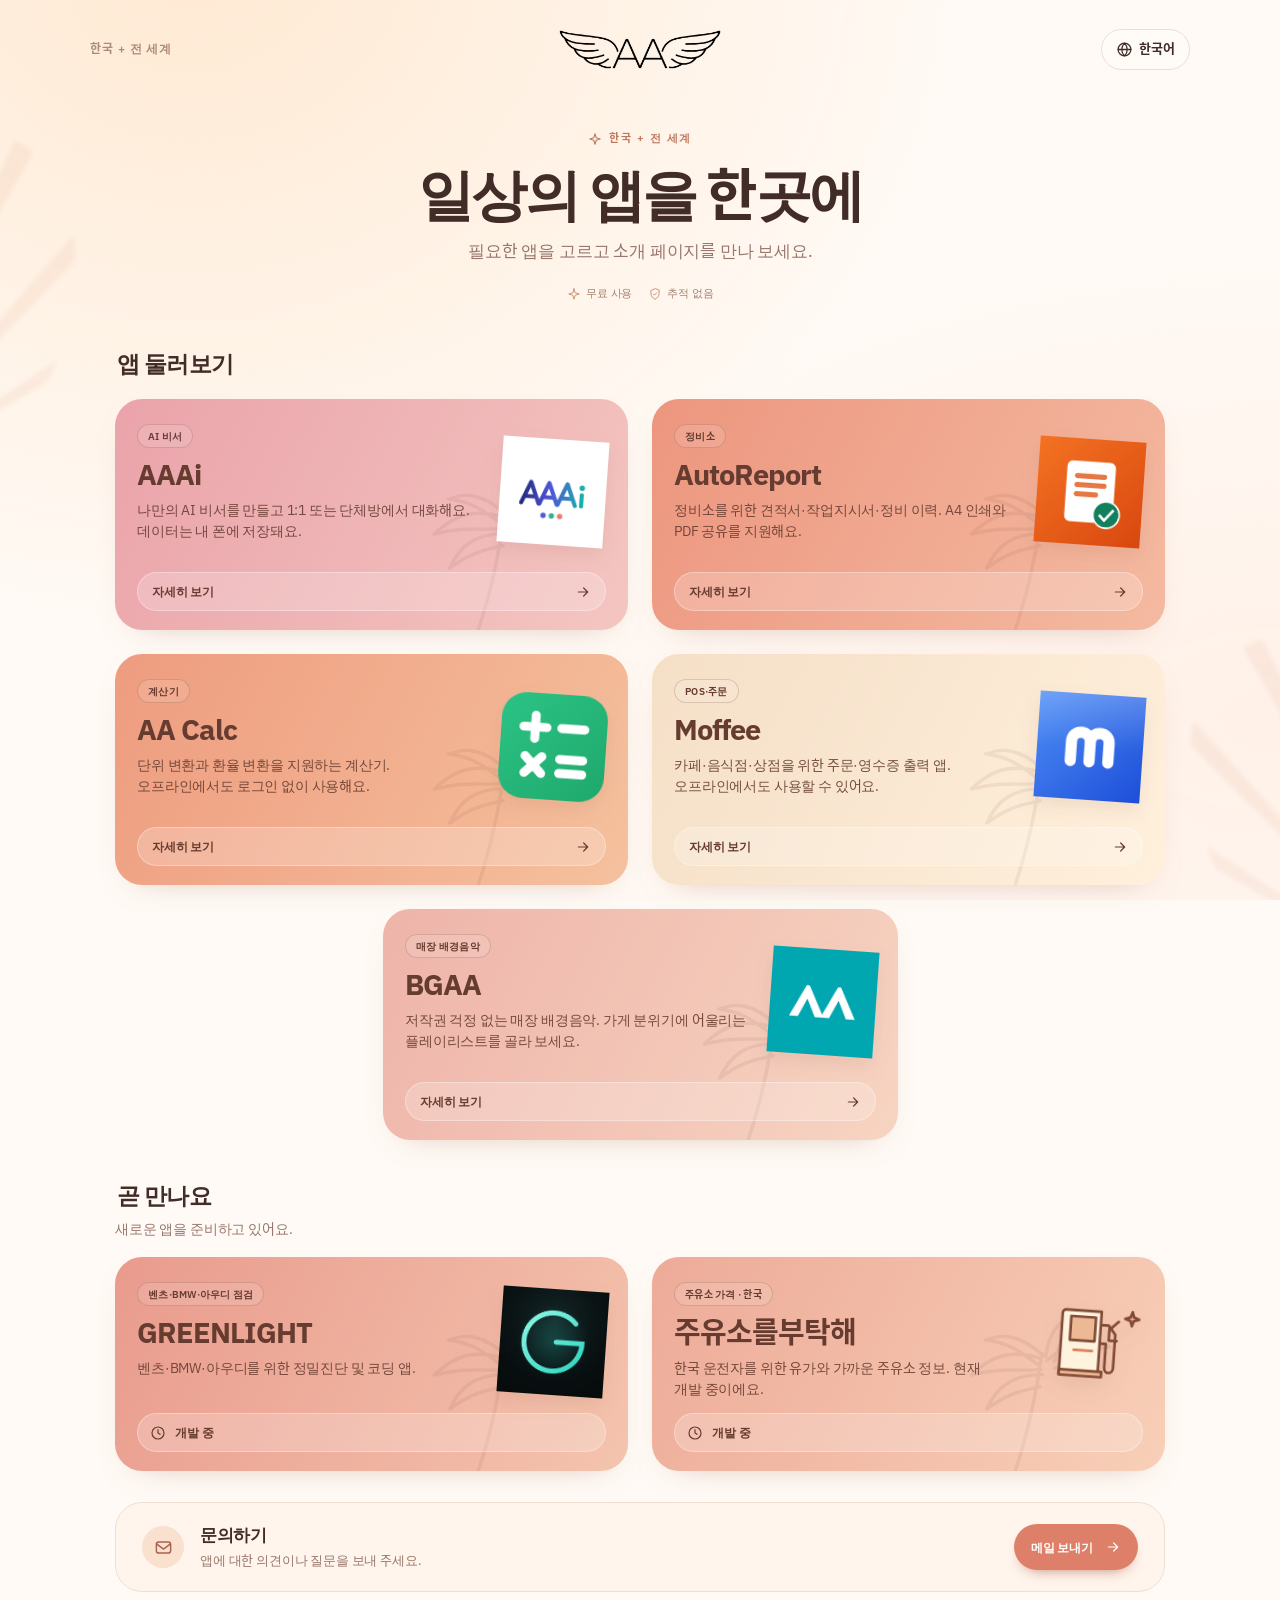
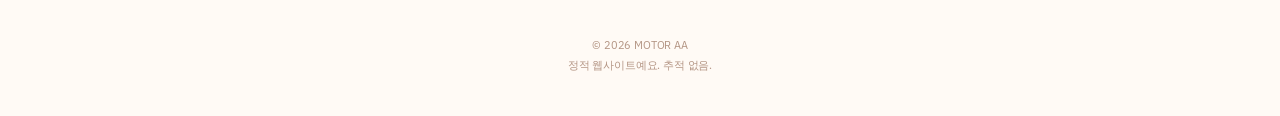
==== kr/index.html @ ad50e288 "Drop ads mention from hub meta description Keep intro/hub pages free of ads wording per common rules" ====
<!doctype html>
<html lang="ko">
<head>
<meta charset="utf-8">
<meta name="viewport" content="width=device-width, initial-scale=1, viewport-fit=cover">
<title>MOTOR AA — 모든 앱</title>
<meta name="description" content="MOTOR AA — 한국 + 전 세계. Pick an app to open its introduction page.">
<meta name="robots" content="index,follow">
<meta name="theme-color" content="#fffaf5">
<link rel="canonical" href="https://motoraathailand.github.io/kr/">
<meta property="og:type" content="website">
<meta property="og:site_name" content="MOTOR AA">
<meta property="og:title" content="MOTOR AA — 모든 앱">
<meta property="og:description" content="Everyday apps in one sunny place.">
<meta property="og:url" content="https://motoraathailand.github.io/kr/">
<meta property="og:image" content="https://motoraathailand.github.io/assets/og.jpg">
<meta name="twitter:card" content="summary_large_image">
<link rel="icon" href="/icons/favicon-32.png" type="image/png" sizes="32x32">
<link rel="icon" href="/icons/favicon-192.png" type="image/png" sizes="192x192">
<link rel="apple-touch-icon" href="/icons/apple-touch-icon.png">
<link rel="stylesheet" href="/assets/fonts.css">
<link rel="stylesheet" href="/motion.css">
<link rel="stylesheet" href="/assets/hub.css?v=8">
</head>
<body data-region="kr">
<div class="bg" aria-hidden="true"><i class="leaf leaf-one"></i><i class="leaf leaf-two"></i></div>
<header class="bar">
 <span class="region" data-i18n="region_kr">한국 + 전 세계</span>
 <span class="brand"><picture><source media="(prefers-color-scheme: dark)" srcset="/icons/logo-mark-dark.png"><img src="/icons/logo-mark.png" alt="AA" width="180" height="45"></picture></span>
 <div class="langwrap">
  <button class="lang-btn" id="langBtn" type="button" aria-haspopup="menu" aria-expanded="false" aria-controls="langMenu" aria-label="Language" data-press><svg class="ic " viewBox="0 0 24 24" aria-hidden="true"><circle cx="12" cy="12" r="9"/><path d="M3 12h18M12 3c2.6 2.7 3.9 5.7 3.9 9S14.6 18.3 12 21c-2.6-2.7-3.9-5.7-3.9-9S9.4 5.7 12 3z"/></svg><span id="langCur">한국어</span></button>
  <ul class="lang-menu" id="langMenu" role="menu" hidden aria-label="Language"><li role="none"><button role="menuitemradio" aria-checked="false" lang="th" data-set-lang="th"><svg class="ic tick" viewBox="0 0 24 24" aria-hidden="true"><path d="m5 12.5 4.5 4.5L19 7.5"/></svg><span>ไทย</span></button></li>
<li role="none"><button role="menuitemradio" aria-checked="false" lang="en" data-set-lang="en"><svg class="ic tick" viewBox="0 0 24 24" aria-hidden="true"><path d="m5 12.5 4.5 4.5L19 7.5"/></svg><span>English</span></button></li>
<li role="none"><button role="menuitemradio" aria-checked="false" lang="ko" data-set-lang="ko"><svg class="ic tick" viewBox="0 0 24 24" aria-hidden="true"><path d="m5 12.5 4.5 4.5L19 7.5"/></svg><span>한국어</span></button></li>
<li role="none"><button role="menuitemradio" aria-checked="false" lang="zh-Hans" data-set-lang="zh"><svg class="ic tick" viewBox="0 0 24 24" aria-hidden="true"><path d="m5 12.5 4.5 4.5L19 7.5"/></svg><span>中文</span></button></li>
<li role="none"><button role="menuitemradio" aria-checked="false" lang="hi" data-set-lang="hi"><svg class="ic tick" viewBox="0 0 24 24" aria-hidden="true"><path d="m5 12.5 4.5 4.5L19 7.5"/></svg><span>हिन्दी</span></button></li></ul>
 </div>
</header>
<main data-lang-root>
 <section class="hero">
  <span class="eyebrow m-stagger" style="--i:0"><svg class="ic " viewBox="0 0 24 24" aria-hidden="true"><path d="m12 3 2.1 6.9L21 12l-6.9 2.1L12 21l-2.1-6.9L3 12l6.9-2.1z"/></svg><span data-i18n="region_kr">한국 + 전 세계</span></span>
  <h1 class="m-stagger" style="--i:1" data-i18n="h1">일상의 앱을 한곳에</h1>
  <p class="sub m-stagger" style="--i:2" data-i18n="sub">필요한 앱을 고르고 소개 페이지를 만나 보세요.</p>
  <ul class="chips m-stagger" style="--i:3"><li><svg class="ic " viewBox="0 0 24 24" aria-hidden="true"><path d="m12 3 2.1 6.9L21 12l-6.9 2.1L12 21l-2.1-6.9L3 12l6.9-2.1z"/></svg><span data-i18n="chips_free">무료 사용</span></li><li><svg class="ic " viewBox="0 0 24 24" aria-hidden="true"><path d="M12 3 5 6v5c0 4.5 3 8 7 10 4-2 7-5.5 7-10V6z"/><path d="m9 12 2 2 4-4"/></svg><span data-i18n="chips_notrack">추적 없음</span></li></ul>
 </section>
 <section aria-labelledby="appsH">
  <h2 id="appsH" class="section-title" data-i18n="apps_h">앱 둘러보기</h2>
  <ul class="app-grid"><li class="m-stagger" style="--card-start:#eaa3aa;--card-end:#f4c6c1;--card-ink:#66353e;--i:2">
<a class="card" href="https://aaai-iji8.onrender.com/about" data-app="aaai" data-press data-ripple><svg class="palm" viewBox="0 0 120 120" aria-hidden="true"><path d="M13 115C34 88 51 58 67 22M65 25C46 13 32 13 13 23c23 0 36 8 50 10M67 23C55 4 43 0 30 1c18 8 23 17 32 28M69 25C78 5 88 1 104 2c-18 10-23 18-30 28M69 28c19-9 33-7 47 3-21-2-32 3-43 4M63 37C42 31 29 36 17 50c21-8 32-5 42-5"/></svg><span class="app-copy">
  <span class="cat" data-i18n="cat_aaai">AI 비서</span>
  <span class="app-name">AAAi</span>
  <span class="desc" data-i18n="d_aaai">나만의 AI 비서를 만들고 1:1 또는 단체방에서 대화해요. 데이터는 내 폰에 저장돼요.</span>
</span><span class="app-ic"><img src="/icons/aaai.svg" alt="" width="96" height="96" decoding="async"></span><span class="cta"><span data-i18n="open">자세히 보기</span><svg class="ic " viewBox="0 0 24 24" aria-hidden="true"><path d="M5 12h14M13 6l6 6-6 6"/></svg></span></a>
</li>
<li class="m-stagger" style="--card-start:#ed967f;--card-end:#f4baa1;--card-ink:#703b31;--i:3">
<a class="card" href="https://motoraathailand.github.io/autoreport-site/" data-app="autoreport" data-press data-ripple><svg class="palm" viewBox="0 0 120 120" aria-hidden="true"><path d="M13 115C34 88 51 58 67 22M65 25C46 13 32 13 13 23c23 0 36 8 50 10M67 23C55 4 43 0 30 1c18 8 23 17 32 28M69 25C78 5 88 1 104 2c-18 10-23 18-30 28M69 28c19-9 33-7 47 3-21-2-32 3-43 4M63 37C42 31 29 36 17 50c21-8 32-5 42-5"/></svg><span class="app-copy">
  <span class="cat" data-i18n="cat_autoreport">정비소</span>
  <span class="app-name">AutoReport</span>
  <span class="desc" data-i18n="d_autoreport">정비소를 위한 견적서·작업지시서·정비 이력. A4 인쇄와 PDF 공유를 지원해요.</span>
</span><span class="app-ic"><img src="/icons/autoreport.png" alt="" width="96" height="96" decoding="async"></span><span class="cta"><span data-i18n="open">자세히 보기</span><svg class="ic " viewBox="0 0 24 24" aria-hidden="true"><path d="M5 12h14M13 6l6 6-6 6"/></svg></span></a>
</li>
<li class="m-stagger" style="--card-start:#ee9c7f;--card-end:#f5c19e;--card-ink:#6c3b29;--i:4">
<a class="card" href="https://motoraathailand.github.io/aacalc-site/" data-app="aacalc" data-press data-ripple><svg class="palm" viewBox="0 0 120 120" aria-hidden="true"><path d="M13 115C34 88 51 58 67 22M65 25C46 13 32 13 13 23c23 0 36 8 50 10M67 23C55 4 43 0 30 1c18 8 23 17 32 28M69 25C78 5 88 1 104 2c-18 10-23 18-30 28M69 28c19-9 33-7 47 3-21-2-32 3-43 4M63 37C42 31 29 36 17 50c21-8 32-5 42-5"/></svg><span class="app-copy">
  <span class="cat" data-i18n="cat_aacalc">계산기</span>
  <span class="app-name">AA Calc</span>
  <span class="desc" data-i18n="d_aacalc">단위 변환과 환율 변환을 지원하는 계산기. 오프라인에서도 로그인 없이 사용해요.</span>
</span><span class="app-ic"><img src="/icons/aacalc.svg" alt="" width="96" height="96" decoding="async"></span><span class="cta"><span data-i18n="open">자세히 보기</span><svg class="ic " viewBox="0 0 24 24" aria-hidden="true"><path d="M5 12h14M13 6l6 6-6 6"/></svg></span></a>
</li>
<li class="m-stagger" style="--card-start:#f5dfc7;--card-end:#fff0dc;--card-ink:#704735;--i:5">
<a class="card" href="https://motoraathailand.github.io/moffee-site/" data-app="moffee" data-press data-ripple><svg class="palm" viewBox="0 0 120 120" aria-hidden="true"><path d="M13 115C34 88 51 58 67 22M65 25C46 13 32 13 13 23c23 0 36 8 50 10M67 23C55 4 43 0 30 1c18 8 23 17 32 28M69 25C78 5 88 1 104 2c-18 10-23 18-30 28M69 28c19-9 33-7 47 3-21-2-32 3-43 4M63 37C42 31 29 36 17 50c21-8 32-5 42-5"/></svg><span class="app-copy">
  <span class="cat" data-i18n="cat_moffee">POS·주문</span>
  <span class="app-name">Moffee</span>
  <span class="desc" data-i18n="d_moffee">카페·음식점·상점을 위한 주문·영수증 출력 앱. 오프라인에서도 사용할 수 있어요.</span>
</span><span class="app-ic"><img src="/icons/moffee.svg" alt="" width="96" height="96" decoding="async"></span><span class="cta"><span data-i18n="open">자세히 보기</span><svg class="ic " viewBox="0 0 24 24" aria-hidden="true"><path d="M5 12h14M13 6l6 6-6 6"/></svg></span></a>
</li>
<li class="m-stagger" style="--card-start:#eeb4a9;--card-end:#f7d4c1;--card-ink:#6c3c35;--i:6">
<a class="card" href="https://motoraathailand.github.io/bgaa-site/" data-app="bgaa" data-press data-ripple><svg class="palm" viewBox="0 0 120 120" aria-hidden="true"><path d="M13 115C34 88 51 58 67 22M65 25C46 13 32 13 13 23c23 0 36 8 50 10M67 23C55 4 43 0 30 1c18 8 23 17 32 28M69 25C78 5 88 1 104 2c-18 10-23 18-30 28M69 28c19-9 33-7 47 3-21-2-32 3-43 4M63 37C42 31 29 36 17 50c21-8 32-5 42-5"/></svg><span class="app-copy">
  <span class="cat" data-i18n="cat_bgaa">매장 배경음악</span>
  <span class="app-name">BGAA</span>
  <span class="desc" data-i18n="d_bgaa">저작권 걱정 없는 매장 배경음악. 가게 분위기에 어울리는 플레이리스트를 골라 보세요.</span>
</span><span class="app-ic"><img src="/icons/bgaa.png" alt="" width="96" height="96" decoding="async"></span><span class="cta"><span data-i18n="open">자세히 보기</span><svg class="ic " viewBox="0 0 24 24" aria-hidden="true"><path d="M5 12h14M13 6l6 6-6 6"/></svg></span></a>
</li></ul>
 </section>
 <section class="soon-section" aria-labelledby="soonH">
<h2 id="soonH" class="section-title" data-i18n="soon_h">곧 만나요</h2>
<p class="section-sub" data-i18n="soon_sub">새로운 앱을 준비하고 있어요.</p>
<ul class="app-grid"><li class="m-stagger" style="--card-start:#e99b8d;--card-end:#f4c4ae;--card-ink:#693a30;--i:8">
<div class="card soon" data-app="scanner" aria-disabled="true"><svg class="palm" viewBox="0 0 120 120" aria-hidden="true"><path d="M13 115C34 88 51 58 67 22M65 25C46 13 32 13 13 23c23 0 36 8 50 10M67 23C55 4 43 0 30 1c18 8 23 17 32 28M69 25C78 5 88 1 104 2c-18 10-23 18-30 28M69 28c19-9 33-7 47 3-21-2-32 3-43 4M63 37C42 31 29 36 17 50c21-8 32-5 42-5"/></svg><span class="app-copy">
  <span class="cat" data-i18n="cat_scanner">벤츠·BMW·아우디 점검</span>
  <span class="app-name">GREENLIGHT</span>
  <span class="desc" data-i18n="d_scanner">벤츠·BMW·아우디를 위한 정밀진단 및 코딩 앱.</span>
</span><span class="app-ic"><img src="/icons/greenlight.png" alt="" width="96" height="96" decoding="async"></span><span class="cta status"><svg class="ic " viewBox="0 0 24 24" aria-hidden="true"><circle cx="12" cy="12" r="9"/><path d="M12 7v5l3 2"/></svg><span data-i18n="dev_badge">개발 중</span></span></div>
</li>
<li class="m-stagger" style="--card-start:#edab98;--card-end:#f8cfb8;--card-ink:#663c30;--i:9">
<div class="card soon" data-app="fuelkr" aria-disabled="true"><svg class="palm" viewBox="0 0 120 120" aria-hidden="true"><path d="M13 115C34 88 51 58 67 22M65 25C46 13 32 13 13 23c23 0 36 8 50 10M67 23C55 4 43 0 30 1c18 8 23 17 32 28M69 25C78 5 88 1 104 2c-18 10-23 18-30 28M69 28c19-9 33-7 47 3-21-2-32 3-43 4M63 37C42 31 29 36 17 50c21-8 32-5 42-5"/></svg><span class="app-copy">
  <span class="cat" data-i18n="cat_fuelkr">주유소 가격 · 한국</span>
  <span class="app-name">주유소를부탁해</span>
  <span class="desc" data-i18n="d_fuelkr">한국 운전자를 위한 유가와 가까운 주유소 정보. 현재 개발 중이에요.</span>
</span><span class="app-ic"><img src="/icons/fuelkr.svg" alt="" width="96" height="96" decoding="async"></span><span class="cta status"><svg class="ic " viewBox="0 0 24 24" aria-hidden="true"><circle cx="12" cy="12" r="9"/><path d="M12 7v5l3 2"/></svg><span data-i18n="dev_badge">개발 중</span></span></div>
</li></ul>
</section>
 <section class="contact m-stagger" style="--i:6">
  <span class="contact-icon"><svg class="ic " viewBox="0 0 24 24" aria-hidden="true"><rect x="3" y="5" width="18" height="14" rx="3"/><path d="m4 8 8 6 8-6"/></svg></span>
  <div><h2 data-i18n="contact_h">문의하기</h2><p data-i18n="contact_p">앱에 대한 의견이나 질문을 보내 주세요.</p></div>
  <a class="btn" href="mailto:motoraathailand@gmail.com" aria-label="motoraathailand@gmail.com" data-press data-ripple><span data-i18n="email_btn">메일 보내기</span><svg class="ic " viewBox="0 0 24 24" aria-hidden="true"><path d="M5 12h14M13 6l6 6-6 6"/></svg></a>
 </section>
</main>
<footer class="foot"><span>© 2026 MOTOR AA</span><span data-i18n="footer">정적 웹사이트예요. 추적 없음.</span></footer>
<script>window.HUB_REGION="kr";window.HUB_DEFAULT="ko";</script>
<script src="/motion.js"></script>
<script>window.HUB_STRINGS={"th":{"doc_title":"MOTOR AA — แอปทั้งหมดของเรา","region_world":"แอปสำหรับทั่วโลก","region_kr":"เกาหลี + ทั่วโลก","region_th":"ไทย + ทั่วโลก","h1":"แอปที่คุณชื่นชอบ อยู่ที่เดียว","sub":"เลือกแอปที่ใช่ แล้วเปิดหน้าแนะนำได้เลย","chips_free":"ใช้ฟรี","chips_noads":"","chips_notrack":"ไม่มีตัวติดตาม","apps_h":"แอปของเรา","local_h":"สำหรับประเทศไทย","open":"ดูรายละเอียด","soon_h":"กำลังเตรียมให้บริการ","soon_sub":"แอปใหม่กำลังอยู่ระหว่างการพัฒนา","soon_badge":"เร็ว ๆ นี้","dev_badge":"กำลังพัฒนา","contact_h":"มาคุยกัน","contact_p":"ข้อเสนอแนะหรือคำถาม ส่งอีเมลหาเราได้เลย","email_btn":"ส่งอีเมล","lang":"ภาษา","footer":"เว็บไซต์แบบสแตติก ไม่มีตัวติดตาม","home":"MOTOR AA หน้าแรก","cat_aaai":"ผู้ช่วย AI","cat_autoreport":"อู่ซ่อมรถ","cat_nammanthuk":"ราคาน้ำมันในประเทศไทย","cat_aacalc":"เครื่องคิดเลข","cat_moffee":"POS รับออเดอร์","cat_aafranchise":"แฟรนไชส์ไทย","cat_bgaa":"เพลงประกอบร้าน","cat_scanner":"Benz · BMW · Audi","cat_fuelkr":"주유소 가격 · 한국","d_aaai":"สร้างผู้ช่วย AI ของคุณ คุยแบบตัวต่อตัวหรือรวมทีมในห้องกลุ่ม ข้อมูลอยู่ในเครื่องคุณ","d_autoreport":"ใบเสนอราคา ใบสั่งงาน และประวัติซ่อมสำหรับอู่ พิมพ์ A4 หรือ PDF","d_aacalc":"เครื่องคิดเลข แปลงหน่วยและสกุลเงิน ใช้ออฟไลน์ได้โดยไม่ต้องล็อกอิน","d_moffee":"รับออเดอร์และพิมพ์ใบเสร็จสำหรับร้านกาแฟและร้านอาหาร ใช้ออฟไลน์ได้","d_bgaa":"เพลงประกอบร้านที่ปลอดภัยเรื่องลิขสิทธิ์ เลือกเพลย์ลิสต์ที่เข้ากับบรรยากาศร้าน","d_scanner":"วิเคราะห์เชิงลึกและโค้ดดิ้งสำหรับ Mercedes-Benz, BMW และ Audi","d_nammanthuk":"ดูราคาน้ำมัน ปั๊มใกล้คุณ และสถานะน้ำมันจากผู้ใช้ในประเทศไทย","d_aafranchise":"ค้นหาและเปรียบเทียบแฟรนไชส์ไทย ดูเงินลงทุนและระยะคืนทุน","d_fuelkr":"ข้อมูลราคาน้ำมันและปั๊มใกล้เคียงสำหรับผู้ขับขี่ในเกาหลี กำลังอยู่ระหว่างการพัฒนา"},"en":{"doc_title":"MOTOR AA — All our apps","region_world":"Worldwide apps","region_kr":"Korea + Worldwide","region_th":"Thailand + Worldwide","h1":"Everyday apps, one sunny place","sub":"Find your next everyday essential, wrapped in a little tropical warmth.","chips_free":"Free to use","chips_noads":"","chips_notrack":"No trackers","apps_h":"Our apps","local_h":"Made for Thailand","open":"Explore app","soon_h":"On the horizon","soon_sub":"Something new is taking shape.","soon_badge":"Coming soon","dev_badge":"In development","contact_h":"Let’s talk","contact_p":"A question, an idea, or just want to say hello?","email_btn":"Send email","lang":"Language","footer":"Static site. No trackers.","home":"MOTOR AA home","cat_aaai":"AI assistants","cat_autoreport":"Car repair shops","cat_nammanthuk":"Fuel prices · Thailand","cat_aacalc":"Calculator","cat_moffee":"POS & orders","cat_aafranchise":"Thai franchises","cat_bgaa":"Store background music","cat_scanner":"Benz · BMW · Audi diagnostics","cat_fuelkr":"Fuel prices · Korea","d_aaai":"Create your own AI assistants, chat one-on-one or bring the team together. Your data stays on your phone.","d_autoreport":"Quotes, job sheets and service history for car repair shops. Print A4 or share a PDF.","d_aacalc":"A simple calculator with unit and currency converters. Works offline, no login needed.","d_moffee":"Counter ordering and receipt printing for cafés, restaurants and shops. Works offline.","d_bgaa":"Copyright-safe background music for shops and cafés. Pick a playlist that fits the mood.","d_scanner":"In-depth diagnostics and coding for Mercedes-Benz, BMW and Audi.","d_nammanthuk":"Fuel prices, nearby stations and driver-shared stock updates across Thailand.","d_aafranchise":"Discover and compare Thai franchises, from investment to payback period.","d_fuelkr":"Fuel prices and nearby stations for drivers in Korea. Currently in development."},"ko":{"doc_title":"MOTOR AA — 모든 앱","region_world":"전 세계 앱","region_kr":"한국 + 전 세계","region_th":"태국 + 전 세계","h1":"일상의 앱을 한곳에","sub":"필요한 앱을 고르고 소개 페이지를 만나 보세요.","chips_free":"무료 사용","chips_noads":"","chips_notrack":"추적 없음","apps_h":"앱 둘러보기","local_h":"한국을 위한 앱","open":"자세히 보기","soon_h":"곧 만나요","soon_sub":"새로운 앱을 준비하고 있어요.","soon_badge":"곧 공개","dev_badge":"개발 중","contact_h":"문의하기","contact_p":"앱에 대한 의견이나 질문을 보내 주세요.","email_btn":"메일 보내기","lang":"언어","footer":"정적 웹사이트예요. 추적 없음.","home":"MOTOR AA 홈","cat_aaai":"AI 비서","cat_autoreport":"정비소","cat_nammanthuk":"태국 주유소 가격","cat_aacalc":"계산기","cat_moffee":"POS·주문","cat_aafranchise":"태국 프랜차이즈","cat_bgaa":"매장 배경음악","cat_scanner":"벤츠·BMW·아우디 점검","cat_fuelkr":"주유소 가격 · 한국","d_aaai":"나만의 AI 비서를 만들고 1:1 또는 단체방에서 대화해요. 데이터는 내 폰에 저장돼요.","d_autoreport":"정비소를 위한 견적서·작업지시서·정비 이력. A4 인쇄와 PDF 공유를 지원해요.","d_aacalc":"단위 변환과 환율 변환을 지원하는 계산기. 오프라인에서도 로그인 없이 사용해요.","d_moffee":"카페·음식점·상점을 위한 주문·영수증 출력 앱. 오프라인에서도 사용할 수 있어요.","d_bgaa":"저작권 걱정 없는 매장 배경음악. 가게 분위기에 어울리는 플레이리스트를 골라 보세요.","d_scanner":"벤츠·BMW·아우디를 위한 정밀진단 및 코딩 앱.","d_nammanthuk":"태국의 유가, 가까운 주유소와 운전자가 공유하는 재고 정보를 확인해요.","d_aafranchise":"태국 프랜차이즈의 투자 비용과 투자 회수 기간을 비교해 보세요.","d_fuelkr":"한국 운전자를 위한 유가와 가까운 주유소 정보. 현재 개발 중이에요."},"zh":{"doc_title":"MOTOR AA — 我们的全部应用","region_world":"全球应用","region_kr":"韩国 + 全球","region_th":"泰国 + 全球","h1":"日常应用， 一站直达","sub":"选择所需应用，打开它的介绍页面。","chips_free":"免费使用","chips_noads":"","chips_notrack":"无追踪","apps_h":"我们的应用","local_h":"本地应用","open":"查看详情","soon_h":"即将推出","soon_sub":"新应用正在准备中。","soon_badge":"即将推出","dev_badge":"开发中","contact_h":"联系我们","contact_p":"有任何意见或问题，欢迎发邮件给我们。","email_btn":"发送邮件","lang":"语言","footer":"纯静态网站，无追踪。","home":"MOTOR AA 首页","cat_aaai":"AI 助手","cat_autoreport":"汽修店","cat_nammanthuk":"泰国油价","cat_aacalc":"计算器","cat_moffee":"POS 点单","cat_aafranchise":"泰国加盟","cat_bgaa":"店铺背景音乐","cat_scanner":"奔驰·宝马·奥迪诊断","cat_fuelkr":"韩国油价 · 韩国","d_aaai":"创建你的专属 AI 助手，单独聊天或团队协作。数据保存在你的手机上。","d_autoreport":"汽修店报价单、工单与维修记录，支持 A4 打印和 PDF 分享。","d_aacalc":"简洁的计算器，带单位与汇率换算。可离线使用，无需登录。","d_moffee":"适用于咖啡馆、餐厅和商店的点单与小票打印。支持离线使用。","d_bgaa":"适用于商店和咖啡馆的版权安全背景音乐。","d_scanner":"专为奔驰、宝马和奥迪打造的深度诊断与编码应用。","d_nammanthuk":"查看泰国油价、附近加油站以及车主分享的油品库存。","d_aafranchise":"发现泰国加盟品牌，比较投资额与回本周期。","d_fuelkr":"为韩国司机提供油价和附近加油站信息，目前正在开发中。"},"hi":{"doc_title":"MOTOR AA — हमारे सभी ऐप","region_world":"दुनिया भर के ऐप","region_kr":"कोरिया + दुनिया भर","region_th":"थाईलैंड + दुनिया भर","h1":"आपके रोज़मर्रा के ऐप, एक ही जगह","sub":"अपना अगला ज़रूरी ऐप चुनें और उसका परिचय पेज खोलें।","chips_free":"मुफ़्त","chips_noads":"","chips_notrack":"कोई ट्रैकर नहीं","apps_h":"हमारे ऐप","local_h":"आपके क्षेत्र के लिए","open":"ऐप देखें","soon_h":"जल्द आ रहा है","soon_sub":"कुछ नया तैयार हो रहा है।","soon_badge":"जल्द ही","dev_badge":"विकासाधीन","contact_h":"बात करें","contact_p":"कोई सवाल या सुझाव? हमें ईमेल करें।","email_btn":"ईमेल भेजें","lang":"भाषा","footer":"स्थिर साइट। कोई ट्रैकर नहीं।","home":"MOTOR AA होम","cat_aaai":"AI सहायक","cat_autoreport":"कार रिपेयर शॉप","cat_nammanthuk":"थाईलैंड में ईंधन के दाम","cat_aacalc":"कैलकुलेटर","cat_moffee":"POS ऑर्डर","cat_aafranchise":"थाई फ्रेंचाइज़","cat_bgaa":"स्टोर बैकग्राउंड संगीत","cat_scanner":"Benz · BMW · Audi जांच","cat_fuelkr":"कोरिया में ईंधन के दाम","d_aaai":"अपने AI सहायक बनाएँ और अकेले या टीम में बात करें। डेटा आपके फ़ोन में रहता है।","d_autoreport":"कार रिपेयर शॉप के लिए कोटेशन, जॉब शीट और सर्विस हिस्ट्री।","d_aacalc":"यूनिट और करेंसी कन्वर्टर वाला सरल कैलकुलेटर। ऑफ़लाइन काम करता है।","d_moffee":"कैफ़े और दुकानों के लिए ऑर्डर और रसीद प्रिंटिंग। ऑफ़लाइन चलता है।","d_bgaa":"दुकानों और कैफ़े के लिए कॉपीराइट-सुरक्षित बैकग्राउंड संगीत।","d_scanner":"Mercedes-Benz, BMW और Audi के लिए गहन डायग्नोस्टिक्स और कोडिंग।","d_nammanthuk":"थाईलैंड में ईंधन की कीमतें, पास के पंप और स्टॉक अपडेट।","d_aafranchise":"थाई फ्रेंचाइज़ खोजें और निवेश की तुलना करें।","d_fuelkr":"कोरिया के ड्राइवरों के लिए ईंधन की कीमतें और पास के पेट्रोल पंप। विकास में।"}};window.HUB_LANGS=["th", "en", "ko", "zh", "hi"];</script>
<script src="/assets/hub.js?v=8"></script>
</body>
</html>
---- assets/fonts.css ----
/* IBM Plex Sans + IBM Plex Sans Thai (SIL OFL, ../fonts/OFL.txt, LICENSE-IBM-Plex.txt). zh / ko / hi = subsets of this page's own text from Noto Sans CJK SC / KR and Noto Sans Devanagari (SIL OFL). Self-hosted, no external requests. */
@font-face{font-family:'IBM Plex Sans';font-style:normal;font-display:swap;font-weight:400;src:url(../fonts/ibm-plex-sans-latin-400-normal.woff2) format("woff2");unicode-range:U+0000-00FF,U+0131,U+0152-0153,U+02BB-02BC,U+02C6,U+02DA,U+02DC,U+0304,U+0308,U+0329,U+2000-206F,U+20AC,U+2122,U+2191,U+2193,U+2212,U+2215,U+FEFF,U+FFFD}
@font-face{font-family:'IBM Plex Sans';font-style:normal;font-display:swap;font-weight:500;src:url(../fonts/ibm-plex-sans-latin-500-normal.woff2) format("woff2");unicode-range:U+0000-00FF,U+0131,U+0152-0153,U+02BB-02BC,U+02C6,U+02DA,U+02DC,U+0304,U+0308,U+0329,U+2000-206F,U+20AC,U+2122,U+2191,U+2193,U+2212,U+2215,U+FEFF,U+FFFD}
@font-face{font-family:'IBM Plex Sans';font-style:normal;font-display:swap;font-weight:600;src:url(../fonts/ibm-plex-sans-latin-600-normal.woff2) format("woff2");unicode-range:U+0000-00FF,U+0131,U+0152-0153,U+02BB-02BC,U+02C6,U+02DA,U+02DC,U+0304,U+0308,U+0329,U+2000-206F,U+20AC,U+2122,U+2191,U+2193,U+2212,U+2215,U+FEFF,U+FFFD}
@font-face{font-family:'IBM Plex Sans';font-style:normal;font-display:swap;font-weight:700;src:url(../fonts/ibm-plex-sans-latin-700-normal.woff2) format("woff2");unicode-range:U+0000-00FF,U+0131,U+0152-0153,U+02BB-02BC,U+02C6,U+02DA,U+02DC,U+0304,U+0308,U+0329,U+2000-206F,U+20AC,U+2122,U+2191,U+2193,U+2212,U+2215,U+FEFF,U+FFFD}
@font-face{font-family:'IBM Plex Sans Thai';font-style:normal;font-display:swap;font-weight:400;src:url(../fonts/ibm-plex-sans-thai-thai-400-normal.woff2) format("woff2");unicode-range:U+02D7,U+0303,U+0331,U+0E01-0E5B,U+200C-200D,U+25CC}
@font-face{font-family:'IBM Plex Sans Thai';font-style:normal;font-display:swap;font-weight:500;src:url(../fonts/ibm-plex-sans-thai-thai-500-normal.woff2) format("woff2");unicode-range:U+02D7,U+0303,U+0331,U+0E01-0E5B,U+200C-200D,U+25CC}
@font-face{font-family:'IBM Plex Sans Thai';font-style:normal;font-display:swap;font-weight:600;src:url(../fonts/ibm-plex-sans-thai-thai-600-normal.woff2) format("woff2");unicode-range:U+02D7,U+0303,U+0331,U+0E01-0E5B,U+200C-200D,U+25CC}
@font-face{font-family:'IBM Plex Sans Thai';font-style:normal;font-display:swap;font-weight:700;src:url(../fonts/ibm-plex-sans-thai-thai-700-normal.woff2) format("woff2");unicode-range:U+02D7,U+0303,U+0331,U+0E01-0E5B,U+200C-200D,U+25CC}
@font-face{font-family:"Hub SC";src:url(../fonts/noto-sc-400.woff2) format("woff2");font-weight:400 500;font-display:swap}
@font-face{font-family:"Hub SC";src:url(../fonts/noto-sc-700.woff2) format("woff2");font-weight:600 900;font-display:swap}
@font-face{font-family:"Hub KR";src:url(../fonts/noto-kr-400.woff2) format("woff2");font-weight:400 500;font-display:swap}
@font-face{font-family:"Hub KR";src:url(../fonts/noto-kr-700.woff2) format("woff2");font-weight:600 900;font-display:swap}
@font-face{font-family:"Hub Devanagari";src:url(../fonts/noto-deva.woff2) format("woff2");font-weight:100 900;font-display:swap}
:root{--f-end:"Noto Sans Thai","Noto Sans",system-ui,-apple-system,"Segoe UI",Roboto,sans-serif;
 --f-th:"IBM Plex Sans","IBM Plex Sans Thai","Hub Devanagari","Hub SC",var(--f-end);
 --f-hi:"IBM Plex Sans","Hub Devanagari","IBM Plex Sans Thai","Hub SC",var(--f-end);
 --f-zh:"IBM Plex Sans","Hub SC","PingFang SC","Microsoft YaHei","IBM Plex Sans Thai",var(--f-end);
 --f-ko:"IBM Plex Sans","Hub KR","Pretendard Variable","Pretendard","Apple SD Gothic Neo","Malgun Gothic","IBM Plex Sans Thai",var(--f-end)}
html,body,button{font-family:var(--f-th)}
html:lang(hi),html:lang(hi) button{font-family:var(--f-hi)}
html:lang(zh-Hans),html:lang(zh-Hans) button{font-family:var(--f-zh)}
html:lang(ko),html:lang(ko) button{font-family:var(--f-ko);letter-spacing:-.01em}
.lang-menu button[lang="hi"]{font-family:var(--f-hi)}.lang-menu button[lang="zh-Hans"]{font-family:var(--f-zh)}.lang-menu button[lang="ko"]{font-family:var(--f-ko)}.lang-menu button[lang="th"],.lang-menu button[lang="en"]{font-family:var(--f-th)}
---- motion.css ----
/* ======================================================================================================
   AA 앱 공통 모션 표준 — motion.css  (v1, 2026-10-30, 가이드: /workspace/shared/motion-guide.md)
   프레임워크 없음 · 앱 전용 코드 없음 · 앱마다 이 파일을 "복사"해서 쓴다(링크 금지, 양도 대비).
   규칙: transform / opacity 만 움직인다 · 220~450ms(시트·화면 최대 520ms) · 탭을 절대 막지 않는다(fill-mode backwards)
         prefers-reduced-motion 이면 전부 꺼진다(파일 맨 아래).  색 전환(background/border/color)만 예외로 허용(레이아웃 영향 없음).
   ====================================================================================================== */

:root {
  /* ---- 곡선 ---- */
  --m-ease-out: cubic-bezier(.22, 1, .36, 1);     /* 등장·이동의 기본: 빠르게 시작해 아주 부드럽게 멈춤 */
  --m-ease:     cubic-bezier(.4, 0, .2, 1);       /* 표준 이동·색 전환 */
  --m-ease-in:  cubic-bezier(.4, 0, 1, 1);        /* 퇴장(사라질 때) */
  --m-spring:   cubic-bezier(.22, 1, .36, 1);     /* 스프링(오버슈트 없음, 임계감쇠). 아래 @supports 에서 linear() 근사로 교체 */
  /* ---- 길이 ---- */
  --m-fast: 220ms;      /* 눌림 복귀, 칩·알약, 작은 요소 */
  --m-base: 320ms;      /* 카드·목록 한 줄 등장, 언어 전환, 토스트 퇴장 */
  --m-slow: 450ms;      /* 숫자 롤업, 리플, 토스트 등장, 핀 드롭, 즐겨찾기 팝 */
  --m-screen: 400ms;    /* 화면 전환(공유 축 페이드 + 작은 이동) */
  --m-drawer: 440ms;
  --m-sheet: 520ms;     /* 하단 시트·모달: 가장 긴 값 */
  --m-exit: 240ms;      /* 퇴장은 등장보다 짧게 */
  /* ---- 목록 ---- */
  --m-stagger: 36ms;    /* 줄 사이 간격(30~45ms). 최대 10단계 → 마지막 줄도 ≤ 0.36s 만 기다림 */
  --m-shift: 14px;      /* 카드가 올라오는 거리 */
  --m-shift-x: 24px;    /* 화면이 옆에서 들어오는 거리(공유 축) */
}
@supports (animation-timing-function: linear(0, 1)) {
  :root { --m-spring: linear(0, 0.075, 0.228, 0.391, 0.537, 0.657, 0.751, 0.822, 0.874, 0.912, 0.939, 0.958, 0.971, 0.98, 0.987, 0.991, 0.994, 0.996, 0.997, 0.998, 1); }  /* x = 1-(1+9t)e^(-9t) */
}

/* ---------- keyframes (전부 transform / opacity 만) ---------- */
@keyframes m-rise      { from { opacity: 0; transform: translate3d(0, var(--m-shift), 0); } to { opacity: 1; transform: none; } }
@keyframes m-in-x      { from { opacity: 0; transform: translate3d(var(--m-shift-x), 0, 0); } to { opacity: 1; transform: none; } }
@keyframes m-in-x-back { from { opacity: 0; transform: translate3d(calc(var(--m-shift-x) * -.75), 0, 0); } to { opacity: 1; transform: none; } }
@keyframes m-sheet-up  { from { opacity: 0; transform: translate3d(0, 40px, 0); } to { opacity: 1; transform: none; } }
@keyframes m-fade-in   { from { opacity: 0; } to { opacity: 1; } }
@keyframes m-fade-out  { from { opacity: 1; } to { opacity: 0; } }
@keyframes m-drawer-in  { from { transform: translate3d(-100%, 0, 0); } to { transform: none; } }
@keyframes m-drawer-out { from { transform: none; } to { transform: translate3d(-100%, 0, 0); } }
@keyframes m-scale-in  { from { opacity: .35; transform: scale(.9); } to { opacity: 1; transform: none; } }
@keyframes m-pop       { 0% { transform: scale(.7); } 55% { transform: scale(1.08); } 100% { transform: scale(1); } }   /* 즐겨찾기 별: 유일하게 오버슈트(8%)를 쓰는 곳 */
@keyframes m-ring      { from { opacity: .45; transform: scale(.94); } to { opacity: 0; transform: scale(var(--m-ring-scale, 1.12)); } }   /* 누른 컨트롤 주위로 퍼지는 링 (::after). 넓은 버튼은 --m-ring-scale 을 1.04~1.08 로 줄여 화면 밖으로 새지 않게 */
@keyframes m-ripple    { from { opacity: .16; transform: scale(.15); } 60% { opacity: .08; } to { opacity: 0; transform: scale(1); } }
@keyframes m-drop      { 0% { opacity: 0; transform: translate3d(0, -1.25rem, 0) scale(.9); } 100% { opacity: 1; transform: none; } }
@keyframes m-toast-in  { from { opacity: 0; transform: translate3d(0, 22px, 0) scale(.98); } to { opacity: 1; transform: none; } }
@keyframes m-toast-out { from { opacity: 1; transform: none; } to { opacity: 0; transform: translate3d(0, 18px, 0) scale(.98); } }
@keyframes m-lang      { from { opacity: .25; } to { opacity: 1; } }
@keyframes m-shimmer   { from { transform: translate3d(-100%, 0, 0); } to { transform: translate3d(100%, 0, 0); } }     /* 반짝임은 ::after 를 옮김(배경 위치 애니메이션 금지) */
@keyframes m-breathe   { 0%, 100% { transform: scale(1); } 50% { transform: scale(1.05); } }

/* ---------- 한 번 재생하는 등장 클래스 (JS 가 붙였다 뗀다; 둘 다 backwards: 끝나면 아무것도 숨겨지거나 밀려 있지 않음) ---------- */
.m-rise, .m-stagger { animation: m-rise var(--m-base) var(--m-ease-out) backwards; will-change: transform, opacity; }
.m-stagger { animation-delay: calc(var(--i, 0) * var(--m-stagger)); animation-duration: var(--m-slow); }
.m-screen-fwd  { animation: m-in-x var(--m-screen) var(--m-ease-out) backwards; will-change: transform, opacity; }       /* 공유 축: 앞으로 */
.m-screen-back { animation: m-in-x-back var(--m-screen) var(--m-ease-out) backwards; will-change: transform, opacity; }  /* 공유 축: 뒤로 */
.m-sheet       { animation: m-sheet-up var(--m-sheet) var(--m-ease-out) backwards; will-change: transform, opacity; }
.m-fade        { animation: m-fade-in var(--m-base) var(--m-ease) backwards; }
.m-scale-in    { animation: m-scale-in var(--m-base) var(--m-ease-out) backwards; will-change: transform, opacity; }
.m-pop         { animation: m-pop var(--m-slow) var(--m-ease-out); transform-origin: 50% 50%; transform-box: fill-box; will-change: transform; }
.m-ring        { position: relative; }
.m-ring::after { content: ''; position: absolute; inset: 0; border-radius: inherit; pointer-events: none; border: 2px solid currentColor; animation: m-ring var(--m-slow) var(--m-ease-out) forwards; }
.m-drop        { animation: m-drop var(--m-slow) var(--m-ease-out) backwards; animation-delay: var(--d, 0ms); transform-origin: 50% 100%; }
.m-toast       { animation: m-toast-in var(--m-slow) var(--m-ease-out) backwards; }
.m-toast.m-out { animation: m-toast-out var(--m-exit) var(--m-ease-in) forwards; }
.m-lang        { animation: m-lang var(--m-base) var(--m-ease) both; }
.m-scrim-in    { animation: m-fade-in var(--m-drawer) var(--m-ease) backwards; }
.m-drawer-in   { animation: m-drawer-in var(--m-drawer) var(--m-ease-out) backwards; will-change: transform; }
.m-drawer-out  { animation: m-drawer-out var(--m-exit) var(--m-ease-in) forwards; }
.m-scrim-out   { animation: m-fade-out var(--m-exit) var(--m-ease-in) forwards; }
.m-breathe     { animation: m-breathe 2.4s var(--m-ease) infinite; }   /* 아바타 등 "살아 있음" 표시용 */

/* ---------- 누름 피드백: 눌리면 .97 로 살짝, 떼면 스프링(오버슈트 없음)으로 복귀. data-press 또는 앱이 자기 선택자에 같은 규칙을 쓴다 ---------- */
[data-press] { transition: transform var(--m-fast) var(--m-spring); }
[data-press]:active { transform: scale(.97); transition-duration: 120ms; }

/* ---------- 리플 (motion.js 가 .m-rip-w 래퍼를 넣는다; 래퍼는 누른 컨트롤 안에서 잘림) ---------- */
.m-rip-w { position: absolute; inset: 0; border-radius: inherit; overflow: hidden; pointer-events: none; }
.m-rip-w i { position: absolute; border-radius: 50%; background: currentColor; opacity: 0; transform: scale(.15); animation: m-ripple var(--m-slow) var(--m-ease-out) forwards; will-change: transform, opacity; }

/* ---------- 숫자 롤업: 진짜 글자는 처음부터 최종값, 장식용 복사본(::after)이 올라간다 ---------- */
.m-rolling { position: relative; -webkit-text-fill-color: transparent; }
.m-rolling::after { content: attr(data-roll); position: absolute; left: 0; top: 0; white-space: nowrap; -webkit-text-fill-color: currentColor; }

/* ---------- 스켈레톤: 배경 위치가 아니라 ::after 를 translate 로 움직인다 ---------- */
.m-skeleton { position: relative; overflow: hidden; background: color-mix(in srgb, currentColor 8%, transparent); }
.m-skeleton::after { content: ''; position: absolute; inset: 0; background: linear-gradient(100deg, transparent 20%, color-mix(in srgb, currentColor 10%, transparent) 50%, transparent 80%); animation: m-shimmer 1.6s var(--m-ease) infinite; will-change: transform; }

/* ---------- 스크롤 등장: [data-reveal] (motion.js 의 IntersectionObserver 가 .m-in 을 붙임) ---------- */
[data-reveal] { opacity: 0; transform: translate3d(0, var(--m-shift), 0); transition: opacity var(--m-slow) var(--m-ease-out), transform var(--m-slow) var(--m-ease-out); transition-delay: calc(var(--i, 0) * var(--m-stagger)); }
[data-reveal].m-in { opacity: 1; transform: none; }
html:not(.m-js) [data-reveal] { opacity: 1; transform: none; }   /* JS 가 없으면 숨기지 않는다 */

/* ---------- 동작 줄이기: 전부 끈다. 아무것도 숨겨지거나 밀려 있지 않다 ---------- */
@media (prefers-reduced-motion: reduce) {
  *, *::before, *::after { animation: none !important; transition: none !important; scroll-behavior: auto !important; }
  [data-reveal] { opacity: 1 !important; transform: none !important; }
  [data-press]:active { transform: none !important; }
  .m-rip-w { display: none; }
}
---- assets/hub.css ----
/* MOTOR AA tropical app hub: cream, coral, peach and soft botanical details. */
:root{--bg:#fffaf5;--surface:#fffefd;--ink:#422c27;--muted:#98766b;--line:#f2e1d8;--soft:#fff1e8;--coral:#d96f5d;--shadow:0 12px 34px -24px #9f675499;--radius:27px;--ease:var(--m-ease-out)}
*{box-sizing:border-box;-webkit-tap-highlight-color:transparent}
html{-webkit-text-size-adjust:100%;scroll-behavior:smooth}
body{margin:0;background:var(--bg);color:var(--ink);font-size:16px;line-height:1.6;min-height:100vh;overflow-x:hidden}
ul{list-style:none;margin:0;padding:0}a{color:inherit;text-decoration:none}button{font:inherit;color:inherit;border:0;background:none;cursor:pointer;padding:0}
:focus-visible{outline:3px solid #bc614f;outline-offset:4px;border-radius:12px}
.ic{width:19px;height:19px;flex:none;fill:none;stroke:currentColor;stroke-width:1.8;stroke-linecap:round;stroke-linejoin:round}
.bg{position:fixed;inset:0;z-index:-1;overflow:hidden;pointer-events:none;background:radial-gradient(ellipse at 15% -5%,#ffdfbea0,transparent 50%),radial-gradient(ellipse at 100% 80%,#ffe4d56b,transparent 45%)}
.leaf{position:absolute;width:270px;height:410px;opacity:.11;background:repeating-conic-gradient(from 15deg at 50% 100%,#d99576 0deg 3deg,transparent 3deg 15deg);border-radius:50%;filter:blur(2px)}
.leaf-one{top:120px;left:-210px;transform:rotate(26deg)}.leaf-two{bottom:-130px;right:-200px;transform:rotate(-30deg)}
.bar{width:min(1100px,calc(100% - 32px));margin:0 auto;padding:23px 0 12px;display:grid;grid-template-columns:1fr auto 1fr;align-items:center;gap:12px;position:relative;z-index:20}
.brand{display:block;line-height:0}.brand img{display:block;width:148px;height:auto}.brand picture{display:block}
.region{justify-self:start;color:#af8a79;font-size:11px;font-weight:600;letter-spacing:.075em;text-transform:uppercase;line-height:1.4;max-width:115px}
.langwrap{position:relative;justify-self:end}.lang-btn{height:38px;min-width:38px;padding:0 11px;border:1px solid #eaddd3;border-radius:999px;display:flex;align-items:center;gap:6px;background:#fffbf6c9;font-size:12px;font-weight:600}
.lang-btn .ic{width:17px;height:17px}.lang-menu{position:absolute;right:0;top:calc(100% + 9px);min-width:175px;padding:6px;background:var(--surface);border:1px solid var(--line);border-radius:17px;box-shadow:0 16px 45px -15px #78473560;animation:m-scale-in var(--m-base) var(--m-ease-out) backwards}
.lang-menu[hidden]{display:none}.lang-menu.closing{opacity:0;transform:translate3d(0,-5px,0) scale(.98);transition:opacity var(--m-exit),transform var(--m-exit);pointer-events:none}
.lang-menu button{display:flex;align-items:center;gap:10px;width:100%;min-height:43px;padding:0 12px;border-radius:11px;text-align:left;font-size:15px}.lang-menu button:hover{background:var(--soft)}
.lang-menu .tick{opacity:0;transform:scale(.7);color:var(--coral)}.lang-menu button[aria-checked=true] .tick{opacity:1;transform:none}
main{width:min(1000px,calc(100% - 32px));margin:0 auto;padding-bottom:42px}
.hero{text-align:center;padding:27px 0 30px;display:flex;align-items:center;flex-direction:column}
.eyebrow{display:inline-flex;gap:7px;align-items:center;color:#be785f;font-size:11px;font-weight:600;letter-spacing:.14em;text-transform:uppercase}.eyebrow .ic{width:14px;height:14px}
h1{margin:14px 0 12px;font-size:clamp(34px,8.5vw,56px);font-weight:600;line-height:1.15;letter-spacing:-.045em;max-width:15em;text-wrap:balance}
.sub{font-size:clamp(14px,3.6vw,17px);max-width:36em;color:var(--muted);margin:0;line-height:1.6;text-wrap:balance}
.chips{display:flex;justify-content:center;gap:16px;margin-top:20px;color:#a48070;font-size:11px;font-weight:500;flex-wrap:wrap}.chips li{display:flex;align-items:center;gap:5px}.chips .ic{width:14px;height:14px;stroke-width:1.6;color:#cd8c72}
.section-title{margin:0 0 17px;font-size:20px;line-height:1.35;font-weight:600;letter-spacing:-.025em}.section-sub{color:var(--muted);margin:-11px 0 16px;font-size:14px}
.app-grid{display:grid;grid-template-columns:1fr;gap:16px}.app-grid>li{display:flex;min-width:0}
.card{--card-ink:#663c30;isolation:isolate;position:relative;width:100%;min-height:210px;overflow:hidden;display:grid;grid-template-columns:minmax(0,1fr) 96px;grid-template-rows:1fr auto;gap:12px 8px;padding:23px 20px 18px 23px;border-radius:var(--radius);color:var(--card-ink);background:linear-gradient(118deg,var(--card-start),var(--card-end));box-shadow:var(--shadow);transition:transform var(--m-fast) var(--m-spring),box-shadow var(--m-base) var(--m-ease)}
.palm{position:absolute;right:36px;bottom:-17px;z-index:-1;width:164px;height:164px;fill:none;stroke:currentColor;opacity:.08;stroke-width:2.5;stroke-linecap:round;stroke-linejoin:round;transform:rotate(-16deg);pointer-events:none}
.app-copy{grid-column:1;grid-row:1;display:flex;align-items:flex-start;flex-direction:column;min-width:0}
.cat{display:inline-flex;align-items:center;gap:5px;min-height:24px;padding:4px 10px;border:1px solid currentColor;border-color:color-mix(in srgb,currentColor 20%,transparent);border-radius:999px;background:#ffffff20;font-size:10px;font-weight:600;line-height:1.3;letter-spacing:.025em}
.app-name{margin-top:9px;font-size:26px;letter-spacing:-.035em;line-height:1.2;font-weight:700;overflow-wrap:anywhere}.app-name[data-script]{font-family:cursive}
.desc{margin-top:8px;font-size:13px;line-height:1.55;font-weight:400;opacity:.89;text-wrap:pretty;max-width:28em}
.app-ic{grid-column:2;grid-row:1;align-self:center;justify-self:end;display:flex;align-items:center;justify-content:center;width:94px;height:94px;transform:rotate(4deg)}
.app-ic img{display:block;width:100%;height:100%;object-fit:contain;filter:drop-shadow(0 8px 9px #74432f18)}
.cta{grid-column:1/-1;grid-row:2;display:flex;align-items:center;justify-content:space-between;gap:9px;border:1px solid #ffffff4f;border-radius:999px;min-height:39px;padding:0 14px;background:#ffffff35;font-size:12px;font-weight:600;line-height:1.3;width:100%}
.cta .ic{width:16px;height:16px}.cta.status{justify-content:flex-start;align-self:end;width:auto;padding:0 12px}.cta.status>span{flex:none}
@media(hover:hover){a.card:hover{transform:translate3d(0,-4px,0);box-shadow:0 18px 35px -20px #9f675477}a.card:hover .cta .ic{transform:translate3d(3px,0,0)}}
.soon-section{margin-top:32px}.soon-section .card{min-height:205px}
.contact{border:1px solid #f0ded0;border-radius:var(--radius);padding:19px 21px;background:#fff5ec;display:grid;grid-template-columns:auto minmax(0,1fr);gap:6px 13px;align-items:center;margin-top:31px;position:relative}
.contact-icon{width:42px;height:42px;display:flex;align-items:center;justify-content:center;border-radius:50%;background:#fae0ce;color:#aa6149;grid-row:1}
.contact h2{font-size:17px;font-weight:600;margin:0;line-height:1.4;letter-spacing:-.02em}.contact p{font-size:13px;color:var(--muted);line-height:1.5;margin:3px 0 0}
.btn{grid-column:2;justify-self:start;display:inline-flex;align-items:center;justify-content:center;gap:12px;position:relative;min-height:43px;padding:0 17px;border-radius:999px;background:#de8069;color:white;font-size:12px;font-weight:600;box-shadow:0 7px 16px -10px #a65743;overflow:hidden;margin-top:8px}.btn .ic{width:16px;height:16px}
.foot{display:flex;justify-content:center;align-items:center;flex-direction:column;text-align:center;padding:2px 25px 35px;color:#b39483;font-size:11px;line-height:1.8}
html:lang(ko) :is(h1,.sub,.desc,.contact p){word-break:keep-all}html:lang(th) :is(h1,.app-name){line-height:1.35}
@media(min-width:680px){.bar{width:min(1100px,calc(100% - 64px));padding-top:29px}.region{font-size:12px;max-width:none}.brand img{width:164px}.lang-btn{font-size:13px;padding:0 14px;height:41px}main{width:min(1050px,calc(100% - 64px))}.hero{padding-top:37px;padding-bottom:38px}.app-grid{grid-template-columns:repeat(2,minmax(0,1fr));gap:20px}.app-grid>li:last-child:nth-child(odd){grid-column:1/-1;justify-self:center;width:calc(50% - 10px)}.card{padding:25px 22px 19px;min-height:223px;grid-template-columns:minmax(0,1fr) 108px}.app-ic{width:106px;height:106px}.app-name{font-size:29px}.desc{font-size:14px}.section-title{font-size:23px;margin-bottom:20px}.section-sub{margin-top:-13px}.contact{grid-template-columns:auto minmax(0,1fr) auto;gap:16px;padding:21px 26px}.contact-icon{grid-row:auto}.btn{grid-column:auto;margin:0;justify-self:end;min-height:46px}.contact p{max-width:38em}.foot{padding-bottom:40px}}
@media(min-width:1080px){.hero{padding-top:48px;padding-bottom:45px}.app-grid{gap:24px}.card{min-height:231px}.section-title{margin-left:2px}.soon-section{margin-top:40px}}
@media(max-width:430px){.bar{grid-template-columns:1fr auto}.region{display:none}.brand{justify-self:start}.brand img{width:125px}.lang-btn #langCur{display:none}.lang-btn{padding:0;width:36px;height:36px;justify-content:center}.hero{padding-top:25px}.chips{gap:13px}.app-grid{gap:14px}.card{min-height:206px}.desc{font-size:12.5px}}
@media(prefers-reduced-motion:reduce){html{scroll-behavior:auto}}
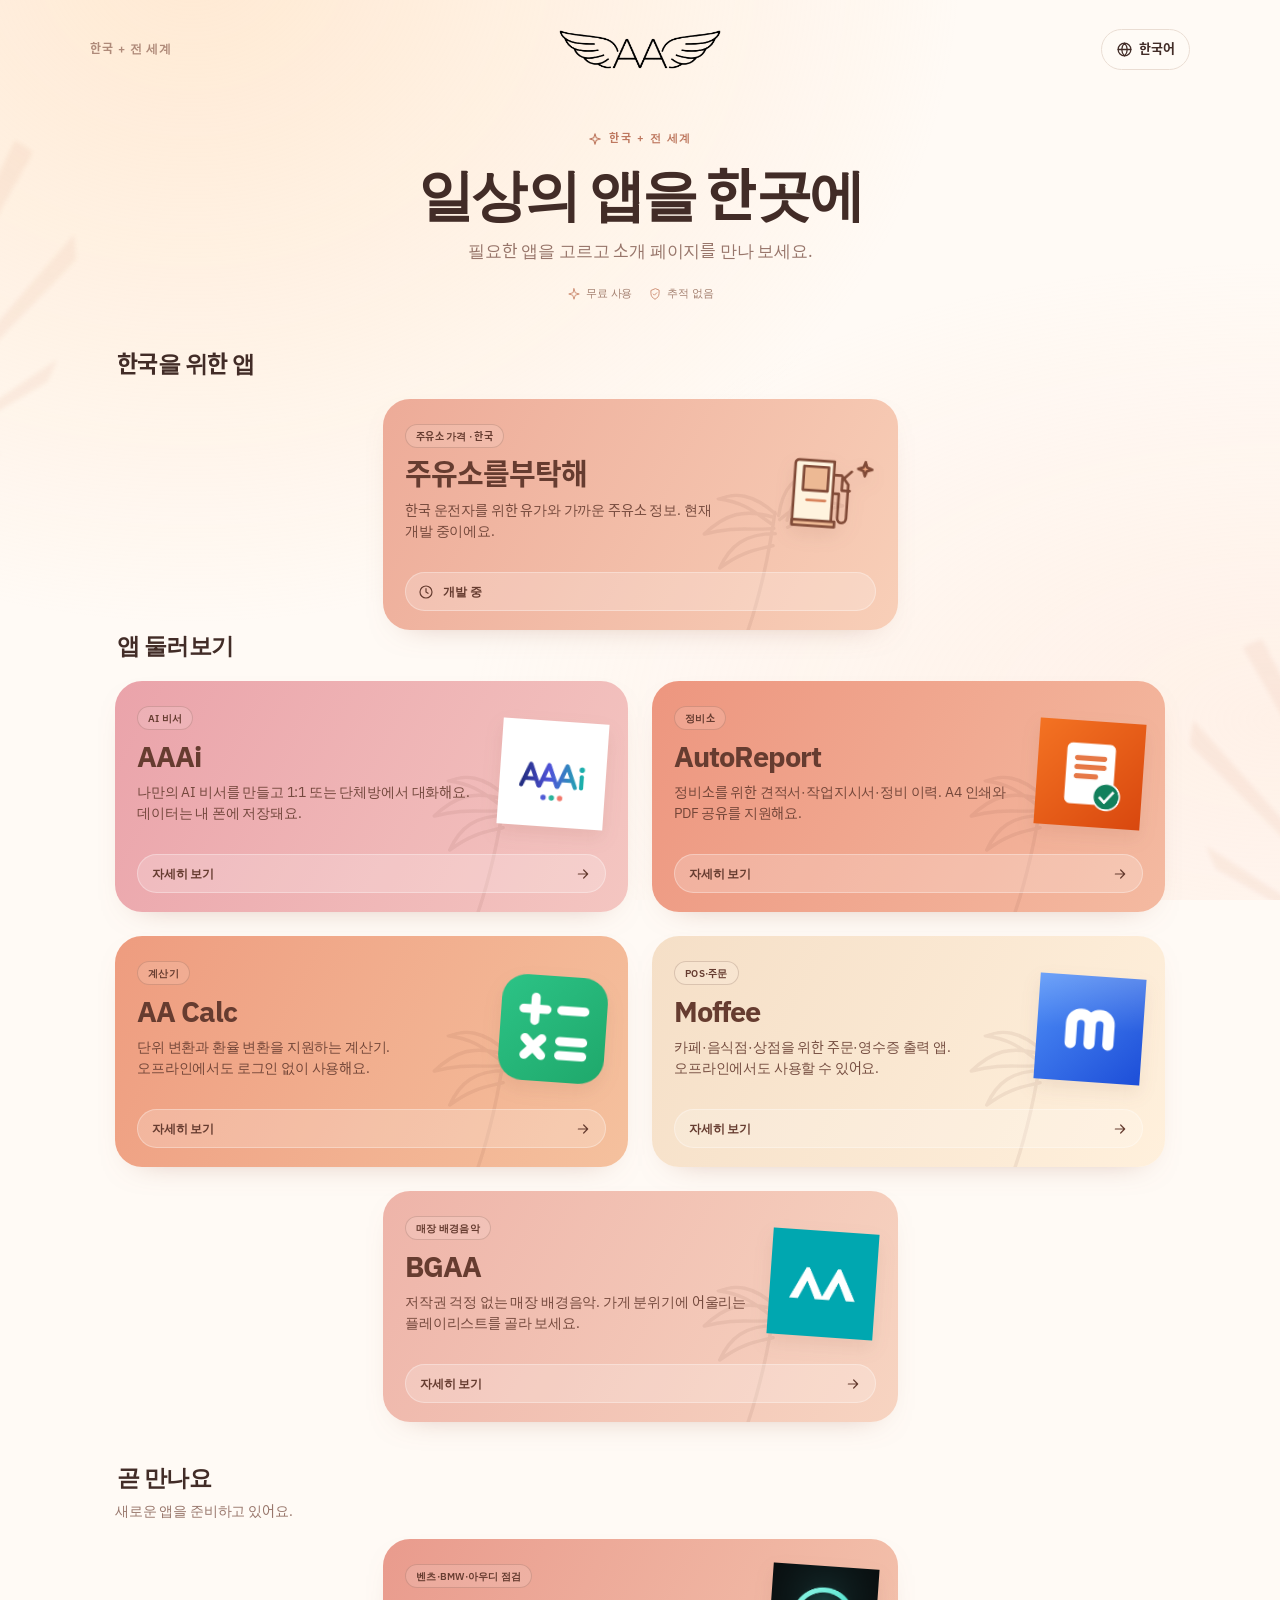
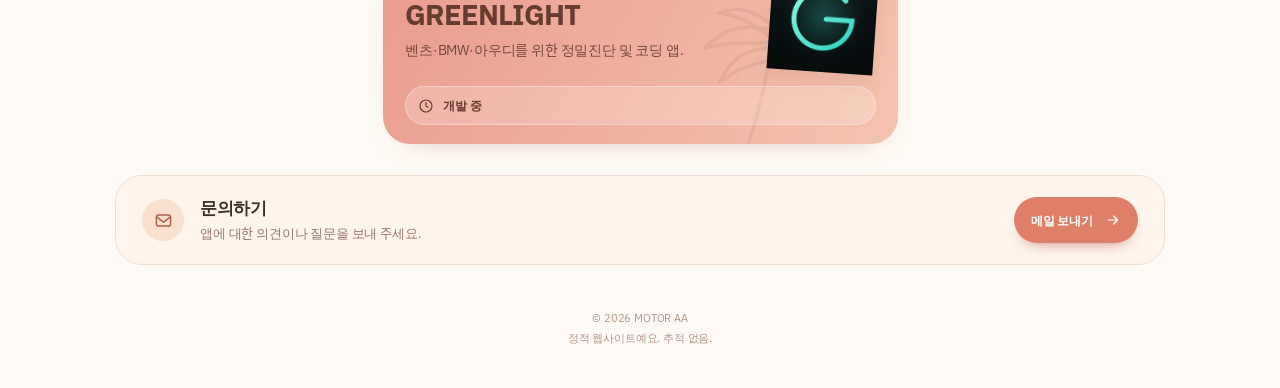
==== commit 80cb716d: "Put country-only apps first on Korea and Thailand hubs Local apps get their own top section; worldwi" ====
--- a/kr/index.html
+++ b/kr/index.html
@@ -43,7 +43,17 @@
   <p class="sub m-stagger" style="--i:2" data-i18n="sub">필요한 앱을 고르고 소개 페이지를 만나 보세요.</p>
   <ul class="chips m-stagger" style="--i:3"><li><svg class="ic " viewBox="0 0 24 24" aria-hidden="true"><path d="m12 3 2.1 6.9L21 12l-6.9 2.1L12 21l-2.1-6.9L3 12l6.9-2.1z"/></svg><span data-i18n="chips_free">무료 사용</span></li><li><svg class="ic " viewBox="0 0 24 24" aria-hidden="true"><path d="M12 3 5 6v5c0 4.5 3 8 7 10 4-2 7-5.5 7-10V6z"/><path d="m9 12 2 2 4-4"/></svg><span data-i18n="chips_notrack">추적 없음</span></li></ul>
  </section>
- <section aria-labelledby="appsH">
+ <section aria-labelledby="localH">
+  <h2 id="localH" class="section-title" data-i18n="local_h_kr">한국을 위한 앱</h2>
+  <ul class="app-grid"><li class="m-stagger" style="--card-start:#edab98;--card-end:#f8cfb8;--card-ink:#663c30;--i:2">
+<div class="card soon" data-app="fuelkr" aria-disabled="true"><svg class="palm" viewBox="0 0 120 120" aria-hidden="true"><path d="M13 115C34 88 51 58 67 22M65 25C46 13 32 13 13 23c23 0 36 8 50 10M67 23C55 4 43 0 30 1c18 8 23 17 32 28M69 25C78 5 88 1 104 2c-18 10-23 18-30 28M69 28c19-9 33-7 47 3-21-2-32 3-43 4M63 37C42 31 29 36 17 50c21-8 32-5 42-5"/></svg><span class="app-copy">
+  <span class="cat" data-i18n="cat_fuelkr">주유소 가격 · 한국</span>
+  <span class="app-name">주유소를부탁해</span>
+  <span class="desc" data-i18n="d_fuelkr">한국 운전자를 위한 유가와 가까운 주유소 정보. 현재 개발 중이에요.</span>
+</span><span class="app-ic"><img src="/icons/fuelkr.svg" alt="" width="96" height="96" decoding="async"></span><span class="cta status"><svg class="ic " viewBox="0 0 24 24" aria-hidden="true"><circle cx="12" cy="12" r="9"/><path d="M12 7v5l3 2"/></svg><span data-i18n="dev_badge">개발 중</span></span></div>
+</li></ul>
+</section>
+<section aria-labelledby="appsH">
   <h2 id="appsH" class="section-title" data-i18n="apps_h">앱 둘러보기</h2>
   <ul class="app-grid"><li class="m-stagger" style="--card-start:#eaa3aa;--card-end:#f4c6c1;--card-ink:#66353e;--i:2">
 <a class="card" href="https://aaai-iji8.onrender.com/about" data-app="aaai" data-press data-ripple><svg class="palm" viewBox="0 0 120 120" aria-hidden="true"><path d="M13 115C34 88 51 58 67 22M65 25C46 13 32 13 13 23c23 0 36 8 50 10M67 23C55 4 43 0 30 1c18 8 23 17 32 28M69 25C78 5 88 1 104 2c-18 10-23 18-30 28M69 28c19-9 33-7 47 3-21-2-32 3-43 4M63 37C42 31 29 36 17 50c21-8 32-5 42-5"/></svg><span class="app-copy">
@@ -90,13 +100,6 @@
   <span class="app-name">GREENLIGHT</span>
   <span class="desc" data-i18n="d_scanner">벤츠·BMW·아우디를 위한 정밀진단 및 코딩 앱.</span>
 </span><span class="app-ic"><img src="/icons/greenlight.png" alt="" width="96" height="96" decoding="async"></span><span class="cta status"><svg class="ic " viewBox="0 0 24 24" aria-hidden="true"><circle cx="12" cy="12" r="9"/><path d="M12 7v5l3 2"/></svg><span data-i18n="dev_badge">개발 중</span></span></div>
-</li>
-<li class="m-stagger" style="--card-start:#edab98;--card-end:#f8cfb8;--card-ink:#663c30;--i:9">
-<div class="card soon" data-app="fuelkr" aria-disabled="true"><svg class="palm" viewBox="0 0 120 120" aria-hidden="true"><path d="M13 115C34 88 51 58 67 22M65 25C46 13 32 13 13 23c23 0 36 8 50 10M67 23C55 4 43 0 30 1c18 8 23 17 32 28M69 25C78 5 88 1 104 2c-18 10-23 18-30 28M69 28c19-9 33-7 47 3-21-2-32 3-43 4M63 37C42 31 29 36 17 50c21-8 32-5 42-5"/></svg><span class="app-copy">
-  <span class="cat" data-i18n="cat_fuelkr">주유소 가격 · 한국</span>
-  <span class="app-name">주유소를부탁해</span>
-  <span class="desc" data-i18n="d_fuelkr">한국 운전자를 위한 유가와 가까운 주유소 정보. 현재 개발 중이에요.</span>
-</span><span class="app-ic"><img src="/icons/fuelkr.svg" alt="" width="96" height="96" decoding="async"></span><span class="cta status"><svg class="ic " viewBox="0 0 24 24" aria-hidden="true"><circle cx="12" cy="12" r="9"/><path d="M12 7v5l3 2"/></svg><span data-i18n="dev_badge">개발 중</span></span></div>
 </li></ul>
 </section>
  <section class="contact m-stagger" style="--i:6">
@@ -108,7 +111,7 @@
 <footer class="foot"><span>© 2026 MOTOR AA</span><span data-i18n="footer">정적 웹사이트예요. 추적 없음.</span></footer>
 <script>window.HUB_REGION="kr";window.HUB_DEFAULT="ko";</script>
 <script src="/motion.js"></script>
-<script>window.HUB_STRINGS={"th":{"doc_title":"MOTOR AA — แอปทั้งหมดของเรา","region_world":"แอปสำหรับทั่วโลก","region_kr":"เกาหลี + ทั่วโลก","region_th":"ไทย + ทั่วโลก","h1":"แอปที่คุณชื่นชอบ อยู่ที่เดียว","sub":"เลือกแอปที่ใช่ แล้วเปิดหน้าแนะนำได้เลย","chips_free":"ใช้ฟรี","chips_noads":"","chips_notrack":"ไม่มีตัวติดตาม","apps_h":"แอปของเรา","local_h":"สำหรับประเทศไทย","open":"ดูรายละเอียด","soon_h":"กำลังเตรียมให้บริการ","soon_sub":"แอปใหม่กำลังอยู่ระหว่างการพัฒนา","soon_badge":"เร็ว ๆ นี้","dev_badge":"กำลังพัฒนา","contact_h":"มาคุยกัน","contact_p":"ข้อเสนอแนะหรือคำถาม ส่งอีเมลหาเราได้เลย","email_btn":"ส่งอีเมล","lang":"ภาษา","footer":"เว็บไซต์แบบสแตติก ไม่มีตัวติดตาม","home":"MOTOR AA หน้าแรก","cat_aaai":"ผู้ช่วย AI","cat_autoreport":"อู่ซ่อมรถ","cat_nammanthuk":"ราคาน้ำมันในประเทศไทย","cat_aacalc":"เครื่องคิดเลข","cat_moffee":"POS รับออเดอร์","cat_aafranchise":"แฟรนไชส์ไทย","cat_bgaa":"เพลงประกอบร้าน","cat_scanner":"Benz · BMW · Audi","cat_fuelkr":"주유소 가격 · 한국","d_aaai":"สร้างผู้ช่วย AI ของคุณ คุยแบบตัวต่อตัวหรือรวมทีมในห้องกลุ่ม ข้อมูลอยู่ในเครื่องคุณ","d_autoreport":"ใบเสนอราคา ใบสั่งงาน และประวัติซ่อมสำหรับอู่ พิมพ์ A4 หรือ PDF","d_aacalc":"เครื่องคิดเลข แปลงหน่วยและสกุลเงิน ใช้ออฟไลน์ได้โดยไม่ต้องล็อกอิน","d_moffee":"รับออเดอร์และพิมพ์ใบเสร็จสำหรับร้านกาแฟและร้านอาหาร ใช้ออฟไลน์ได้","d_bgaa":"เพลงประกอบร้านที่ปลอดภัยเรื่องลิขสิทธิ์ เลือกเพลย์ลิสต์ที่เข้ากับบรรยากาศร้าน","d_scanner":"วิเคราะห์เชิงลึกและโค้ดดิ้งสำหรับ Mercedes-Benz, BMW และ Audi","d_nammanthuk":"ดูราคาน้ำมัน ปั๊มใกล้คุณ และสถานะน้ำมันจากผู้ใช้ในประเทศไทย","d_aafranchise":"ค้นหาและเปรียบเทียบแฟรนไชส์ไทย ดูเงินลงทุนและระยะคืนทุน","d_fuelkr":"ข้อมูลราคาน้ำมันและปั๊มใกล้เคียงสำหรับผู้ขับขี่ในเกาหลี กำลังอยู่ระหว่างการพัฒนา"},"en":{"doc_title":"MOTOR AA — All our apps","region_world":"Worldwide apps","region_kr":"Korea + Worldwide","region_th":"Thailand + Worldwide","h1":"Everyday apps, one sunny place","sub":"Find your next everyday essential, wrapped in a little tropical warmth.","chips_free":"Free to use","chips_noads":"","chips_notrack":"No trackers","apps_h":"Our apps","local_h":"Made for Thailand","open":"Explore app","soon_h":"On the horizon","soon_sub":"Something new is taking shape.","soon_badge":"Coming soon","dev_badge":"In development","contact_h":"Let’s talk","contact_p":"A question, an idea, or just want to say hello?","email_btn":"Send email","lang":"Language","footer":"Static site. No trackers.","home":"MOTOR AA home","cat_aaai":"AI assistants","cat_autoreport":"Car repair shops","cat_nammanthuk":"Fuel prices · Thailand","cat_aacalc":"Calculator","cat_moffee":"POS & orders","cat_aafranchise":"Thai franchises","cat_bgaa":"Store background music","cat_scanner":"Benz · BMW · Audi diagnostics","cat_fuelkr":"Fuel prices · Korea","d_aaai":"Create your own AI assistants, chat one-on-one or bring the team together. Your data stays on your phone.","d_autoreport":"Quotes, job sheets and service history for car repair shops. Print A4 or share a PDF.","d_aacalc":"A simple calculator with unit and currency converters. Works offline, no login needed.","d_moffee":"Counter ordering and receipt printing for cafés, restaurants and shops. Works offline.","d_bgaa":"Copyright-safe background music for shops and cafés. Pick a playlist that fits the mood.","d_scanner":"In-depth diagnostics and coding for Mercedes-Benz, BMW and Audi.","d_nammanthuk":"Fuel prices, nearby stations and driver-shared stock updates across Thailand.","d_aafranchise":"Discover and compare Thai franchises, from investment to payback period.","d_fuelkr":"Fuel prices and nearby stations for drivers in Korea. Currently in development."},"ko":{"doc_title":"MOTOR AA — 모든 앱","region_world":"전 세계 앱","region_kr":"한국 + 전 세계","region_th":"태국 + 전 세계","h1":"일상의 앱을 한곳에","sub":"필요한 앱을 고르고 소개 페이지를 만나 보세요.","chips_free":"무료 사용","chips_noads":"","chips_notrack":"추적 없음","apps_h":"앱 둘러보기","local_h":"한국을 위한 앱","open":"자세히 보기","soon_h":"곧 만나요","soon_sub":"새로운 앱을 준비하고 있어요.","soon_badge":"곧 공개","dev_badge":"개발 중","contact_h":"문의하기","contact_p":"앱에 대한 의견이나 질문을 보내 주세요.","email_btn":"메일 보내기","lang":"언어","footer":"정적 웹사이트예요. 추적 없음.","home":"MOTOR AA 홈","cat_aaai":"AI 비서","cat_autoreport":"정비소","cat_nammanthuk":"태국 주유소 가격","cat_aacalc":"계산기","cat_moffee":"POS·주문","cat_aafranchise":"태국 프랜차이즈","cat_bgaa":"매장 배경음악","cat_scanner":"벤츠·BMW·아우디 점검","cat_fuelkr":"주유소 가격 · 한국","d_aaai":"나만의 AI 비서를 만들고 1:1 또는 단체방에서 대화해요. 데이터는 내 폰에 저장돼요.","d_autoreport":"정비소를 위한 견적서·작업지시서·정비 이력. A4 인쇄와 PDF 공유를 지원해요.","d_aacalc":"단위 변환과 환율 변환을 지원하는 계산기. 오프라인에서도 로그인 없이 사용해요.","d_moffee":"카페·음식점·상점을 위한 주문·영수증 출력 앱. 오프라인에서도 사용할 수 있어요.","d_bgaa":"저작권 걱정 없는 매장 배경음악. 가게 분위기에 어울리는 플레이리스트를 골라 보세요.","d_scanner":"벤츠·BMW·아우디를 위한 정밀진단 및 코딩 앱.","d_nammanthuk":"태국의 유가, 가까운 주유소와 운전자가 공유하는 재고 정보를 확인해요.","d_aafranchise":"태국 프랜차이즈의 투자 비용과 투자 회수 기간을 비교해 보세요.","d_fuelkr":"한국 운전자를 위한 유가와 가까운 주유소 정보. 현재 개발 중이에요."},"zh":{"doc_title":"MOTOR AA — 我们的全部应用","region_world":"全球应用","region_kr":"韩国 + 全球","region_th":"泰国 + 全球","h1":"日常应用， 一站直达","sub":"选择所需应用，打开它的介绍页面。","chips_free":"免费使用","chips_noads":"","chips_notrack":"无追踪","apps_h":"我们的应用","local_h":"本地应用","open":"查看详情","soon_h":"即将推出","soon_sub":"新应用正在准备中。","soon_badge":"即将推出","dev_badge":"开发中","contact_h":"联系我们","contact_p":"有任何意见或问题，欢迎发邮件给我们。","email_btn":"发送邮件","lang":"语言","footer":"纯静态网站，无追踪。","home":"MOTOR AA 首页","cat_aaai":"AI 助手","cat_autoreport":"汽修店","cat_nammanthuk":"泰国油价","cat_aacalc":"计算器","cat_moffee":"POS 点单","cat_aafranchise":"泰国加盟","cat_bgaa":"店铺背景音乐","cat_scanner":"奔驰·宝马·奥迪诊断","cat_fuelkr":"韩国油价 · 韩国","d_aaai":"创建你的专属 AI 助手，单独聊天或团队协作。数据保存在你的手机上。","d_autoreport":"汽修店报价单、工单与维修记录，支持 A4 打印和 PDF 分享。","d_aacalc":"简洁的计算器，带单位与汇率换算。可离线使用，无需登录。","d_moffee":"适用于咖啡馆、餐厅和商店的点单与小票打印。支持离线使用。","d_bgaa":"适用于商店和咖啡馆的版权安全背景音乐。","d_scanner":"专为奔驰、宝马和奥迪打造的深度诊断与编码应用。","d_nammanthuk":"查看泰国油价、附近加油站以及车主分享的油品库存。","d_aafranchise":"发现泰国加盟品牌，比较投资额与回本周期。","d_fuelkr":"为韩国司机提供油价和附近加油站信息，目前正在开发中。"},"hi":{"doc_title":"MOTOR AA — हमारे सभी ऐप","region_world":"दुनिया भर के ऐप","region_kr":"कोरिया + दुनिया भर","region_th":"थाईलैंड + दुनिया भर","h1":"आपके रोज़मर्रा के ऐप, एक ही जगह","sub":"अपना अगला ज़रूरी ऐप चुनें और उसका परिचय पेज खोलें।","chips_free":"मुफ़्त","chips_noads":"","chips_notrack":"कोई ट्रैकर नहीं","apps_h":"हमारे ऐप","local_h":"आपके क्षेत्र के लिए","open":"ऐप देखें","soon_h":"जल्द आ रहा है","soon_sub":"कुछ नया तैयार हो रहा है।","soon_badge":"जल्द ही","dev_badge":"विकासाधीन","contact_h":"बात करें","contact_p":"कोई सवाल या सुझाव? हमें ईमेल करें।","email_btn":"ईमेल भेजें","lang":"भाषा","footer":"स्थिर साइट। कोई ट्रैकर नहीं।","home":"MOTOR AA होम","cat_aaai":"AI सहायक","cat_autoreport":"कार रिपेयर शॉप","cat_nammanthuk":"थाईलैंड में ईंधन के दाम","cat_aacalc":"कैलकुलेटर","cat_moffee":"POS ऑर्डर","cat_aafranchise":"थाई फ्रेंचाइज़","cat_bgaa":"स्टोर बैकग्राउंड संगीत","cat_scanner":"Benz · BMW · Audi जांच","cat_fuelkr":"कोरिया में ईंधन के दाम","d_aaai":"अपने AI सहायक बनाएँ और अकेले या टीम में बात करें। डेटा आपके फ़ोन में रहता है।","d_autoreport":"कार रिपेयर शॉप के लिए कोटेशन, जॉब शीट और सर्विस हिस्ट्री।","d_aacalc":"यूनिट और करेंसी कन्वर्टर वाला सरल कैलकुलेटर। ऑफ़लाइन काम करता है।","d_moffee":"कैफ़े और दुकानों के लिए ऑर्डर और रसीद प्रिंटिंग। ऑफ़लाइन चलता है।","d_bgaa":"दुकानों और कैफ़े के लिए कॉपीराइट-सुरक्षित बैकग्राउंड संगीत।","d_scanner":"Mercedes-Benz, BMW और Audi के लिए गहन डायग्नोस्टिक्स और कोडिंग।","d_nammanthuk":"थाईलैंड में ईंधन की कीमतें, पास के पंप और स्टॉक अपडेट।","d_aafranchise":"थाई फ्रेंचाइज़ खोजें और निवेश की तुलना करें।","d_fuelkr":"कोरिया के ड्राइवरों के लिए ईंधन की कीमतें और पास के पेट्रोल पंप। विकास में।"}};window.HUB_LANGS=["th", "en", "ko", "zh", "hi"];</script>
+<script>window.HUB_STRINGS={"th":{"doc_title":"MOTOR AA — แอปทั้งหมดของเรา","region_world":"แอปสำหรับทั่วโลก","region_kr":"เกาหลี + ทั่วโลก","region_th":"ไทย + ทั่วโลก","h1":"แอปที่คุณชื่นชอบ อยู่ที่เดียว","sub":"เลือกแอปที่ใช่ แล้วเปิดหน้าแนะนำได้เลย","chips_free":"ใช้ฟรี","chips_noads":"","chips_notrack":"ไม่มีตัวติดตาม","apps_h":"แอปของเรา","local_h_kr":"สำหรับเกาหลี","local_h_th":"สำหรับประเทศไทย","open":"ดูรายละเอียด","soon_h":"กำลังเตรียมให้บริการ","soon_sub":"แอปใหม่กำลังอยู่ระหว่างการพัฒนา","soon_badge":"เร็ว ๆ นี้","dev_badge":"กำลังพัฒนา","contact_h":"มาคุยกัน","contact_p":"ข้อเสนอแนะหรือคำถาม ส่งอีเมลหาเราได้เลย","email_btn":"ส่งอีเมล","lang":"ภาษา","footer":"เว็บไซต์แบบสแตติก ไม่มีตัวติดตาม","home":"MOTOR AA หน้าแรก","cat_aaai":"ผู้ช่วย AI","cat_autoreport":"อู่ซ่อมรถ","cat_nammanthuk":"ราคาน้ำมันในประเทศไทย","cat_aacalc":"เครื่องคิดเลข","cat_moffee":"POS รับออเดอร์","cat_aafranchise":"แฟรนไชส์ไทย","cat_bgaa":"เพลงประกอบร้าน","cat_scanner":"Benz · BMW · Audi","cat_fuelkr":"주유소 가격 · 한국","d_aaai":"สร้างผู้ช่วย AI ของคุณ คุยแบบตัวต่อตัวหรือรวมทีมในห้องกลุ่ม ข้อมูลอยู่ในเครื่องคุณ","d_autoreport":"ใบเสนอราคา ใบสั่งงาน และประวัติซ่อมสำหรับอู่ พิมพ์ A4 หรือ PDF","d_aacalc":"เครื่องคิดเลข แปลงหน่วยและสกุลเงิน ใช้ออฟไลน์ได้โดยไม่ต้องล็อกอิน","d_moffee":"รับออเดอร์และพิมพ์ใบเสร็จสำหรับร้านกาแฟและร้านอาหาร ใช้ออฟไลน์ได้","d_bgaa":"เพลงประกอบร้านที่ปลอดภัยเรื่องลิขสิทธิ์ เลือกเพลย์ลิสต์ที่เข้ากับบรรยากาศร้าน","d_scanner":"วิเคราะห์เชิงลึกและโค้ดดิ้งสำหรับ Mercedes-Benz, BMW และ Audi","d_nammanthuk":"ดูราคาน้ำมัน ปั๊มใกล้คุณ และสถานะน้ำมันจากผู้ใช้ในประเทศไทย","d_aafranchise":"ค้นหาและเปรียบเทียบแฟรนไชส์ไทย ดูเงินลงทุนและระยะคืนทุน","d_fuelkr":"ข้อมูลราคาน้ำมันและปั๊มใกล้เคียงสำหรับผู้ขับขี่ในเกาหลี กำลังอยู่ระหว่างการพัฒนา"},"en":{"doc_title":"MOTOR AA — All our apps","region_world":"Worldwide apps","region_kr":"Korea + Worldwide","region_th":"Thailand + Worldwide","h1":"Everyday apps, one sunny place","sub":"Find your next everyday essential, wrapped in a little tropical warmth.","chips_free":"Free to use","chips_noads":"","chips_notrack":"No trackers","apps_h":"Our apps","local_h_kr":"Made for Korea","local_h_th":"Made for Thailand","open":"Explore app","soon_h":"On the horizon","soon_sub":"Something new is taking shape.","soon_badge":"Coming soon","dev_badge":"In development","contact_h":"Let’s talk","contact_p":"A question, an idea, or just want to say hello?","email_btn":"Send email","lang":"Language","footer":"Static site. No trackers.","home":"MOTOR AA home","cat_aaai":"AI assistants","cat_autoreport":"Car repair shops","cat_nammanthuk":"Fuel prices · Thailand","cat_aacalc":"Calculator","cat_moffee":"POS & orders","cat_aafranchise":"Thai franchises","cat_bgaa":"Store background music","cat_scanner":"Benz · BMW · Audi diagnostics","cat_fuelkr":"Fuel prices · Korea","d_aaai":"Create your own AI assistants, chat one-on-one or bring the team together. Your data stays on your phone.","d_autoreport":"Quotes, job sheets and service history for car repair shops. Print A4 or share a PDF.","d_aacalc":"A simple calculator with unit and currency converters. Works offline, no login needed.","d_moffee":"Counter ordering and receipt printing for cafés, restaurants and shops. Works offline.","d_bgaa":"Copyright-safe background music for shops and cafés. Pick a playlist that fits the mood.","d_scanner":"In-depth diagnostics and coding for Mercedes-Benz, BMW and Audi.","d_nammanthuk":"Fuel prices, nearby stations and driver-shared stock updates across Thailand.","d_aafranchise":"Discover and compare Thai franchises, from investment to payback period.","d_fuelkr":"Fuel prices and nearby stations for drivers in Korea. Currently in development."},"ko":{"doc_title":"MOTOR AA — 모든 앱","region_world":"전 세계 앱","region_kr":"한국 + 전 세계","region_th":"태국 + 전 세계","h1":"일상의 앱을 한곳에","sub":"필요한 앱을 고르고 소개 페이지를 만나 보세요.","chips_free":"무료 사용","chips_noads":"","chips_notrack":"추적 없음","apps_h":"앱 둘러보기","local_h_kr":"한국을 위한 앱","local_h_th":"태국을 위한 앱","open":"자세히 보기","soon_h":"곧 만나요","soon_sub":"새로운 앱을 준비하고 있어요.","soon_badge":"곧 공개","dev_badge":"개발 중","contact_h":"문의하기","contact_p":"앱에 대한 의견이나 질문을 보내 주세요.","email_btn":"메일 보내기","lang":"언어","footer":"정적 웹사이트예요. 추적 없음.","home":"MOTOR AA 홈","cat_aaai":"AI 비서","cat_autoreport":"정비소","cat_nammanthuk":"태국 주유소 가격","cat_aacalc":"계산기","cat_moffee":"POS·주문","cat_aafranchise":"태국 프랜차이즈","cat_bgaa":"매장 배경음악","cat_scanner":"벤츠·BMW·아우디 점검","cat_fuelkr":"주유소 가격 · 한국","d_aaai":"나만의 AI 비서를 만들고 1:1 또는 단체방에서 대화해요. 데이터는 내 폰에 저장돼요.","d_autoreport":"정비소를 위한 견적서·작업지시서·정비 이력. A4 인쇄와 PDF 공유를 지원해요.","d_aacalc":"단위 변환과 환율 변환을 지원하는 계산기. 오프라인에서도 로그인 없이 사용해요.","d_moffee":"카페·음식점·상점을 위한 주문·영수증 출력 앱. 오프라인에서도 사용할 수 있어요.","d_bgaa":"저작권 걱정 없는 매장 배경음악. 가게 분위기에 어울리는 플레이리스트를 골라 보세요.","d_scanner":"벤츠·BMW·아우디를 위한 정밀진단 및 코딩 앱.","d_nammanthuk":"태국의 유가, 가까운 주유소와 운전자가 공유하는 재고 정보를 확인해요.","d_aafranchise":"태국 프랜차이즈의 투자 비용과 투자 회수 기간을 비교해 보세요.","d_fuelkr":"한국 운전자를 위한 유가와 가까운 주유소 정보. 현재 개발 중이에요."},"zh":{"doc_title":"MOTOR AA — 我们的全部应用","region_world":"全球应用","region_kr":"韩国 + 全球","region_th":"泰国 + 全球","h1":"日常应用， 一站直达","sub":"选择所需应用，打开它的介绍页面。","chips_free":"免费使用","chips_noads":"","chips_notrack":"无追踪","apps_h":"我们的应用","local_h_kr":"韩国本地应用","local_h_th":"泰国本地应用","open":"查看详情","soon_h":"即将推出","soon_sub":"新应用正在准备中。","soon_badge":"即将推出","dev_badge":"开发中","contact_h":"联系我们","contact_p":"有任何意见或问题，欢迎发邮件给我们。","email_btn":"发送邮件","lang":"语言","footer":"纯静态网站，无追踪。","home":"MOTOR AA 首页","cat_aaai":"AI 助手","cat_autoreport":"汽修店","cat_nammanthuk":"泰国油价","cat_aacalc":"计算器","cat_moffee":"POS 点单","cat_aafranchise":"泰国加盟","cat_bgaa":"店铺背景音乐","cat_scanner":"奔驰·宝马·奥迪诊断","cat_fuelkr":"韩国油价 · 韩国","d_aaai":"创建你的专属 AI 助手，单独聊天或团队协作。数据保存在你的手机上。","d_autoreport":"汽修店报价单、工单与维修记录，支持 A4 打印和 PDF 分享。","d_aacalc":"简洁的计算器，带单位与汇率换算。可离线使用，无需登录。","d_moffee":"适用于咖啡馆、餐厅和商店的点单与小票打印。支持离线使用。","d_bgaa":"适用于商店和咖啡馆的版权安全背景音乐。","d_scanner":"专为奔驰、宝马和奥迪打造的深度诊断与编码应用。","d_nammanthuk":"查看泰国油价、附近加油站以及车主分享的油品库存。","d_aafranchise":"发现泰国加盟品牌，比较投资额与回本周期。","d_fuelkr":"为韩国司机提供油价和附近加油站信息，目前正在开发中。"},"hi":{"doc_title":"MOTOR AA — हमारे सभी ऐप","region_world":"दुनिया भर के ऐप","region_kr":"कोरिया + दुनिया भर","region_th":"थाईलैंड + दुनिया भर","h1":"आपके रोज़मर्रा के ऐप, एक ही जगह","sub":"अपना अगला ज़रूरी ऐप चुनें और उसका परिचय पेज खोलें।","chips_free":"मुफ़्त","chips_noads":"","chips_notrack":"कोई ट्रैकर नहीं","apps_h":"हमारे ऐप","local_h_kr":"कोरिया के लिए","local_h_th":"थाईलैंड के लिए","open":"ऐप देखें","soon_h":"जल्द आ रहा है","soon_sub":"कुछ नया तैयार हो रहा है।","soon_badge":"जल्द ही","dev_badge":"विकासाधीन","contact_h":"बात करें","contact_p":"कोई सवाल या सुझाव? हमें ईमेल करें।","email_btn":"ईमेल भेजें","lang":"भाषा","footer":"स्थिर साइट। कोई ट्रैकर नहीं।","home":"MOTOR AA होम","cat_aaai":"AI सहायक","cat_autoreport":"कार रिपेयर शॉप","cat_nammanthuk":"थाईलैंड में ईंधन के दाम","cat_aacalc":"कैलकुलेटर","cat_moffee":"POS ऑर्डर","cat_aafranchise":"थाई फ्रेंचाइज़","cat_bgaa":"स्टोर बैकग्राउंड संगीत","cat_scanner":"Benz · BMW · Audi जांच","cat_fuelkr":"कोरिया में ईंधन के दाम","d_aaai":"अपने AI सहायक बनाएँ और अकेले या टीम में बात करें। डेटा आपके फ़ोन में रहता है।","d_autoreport":"कार रिपेयर शॉप के लिए कोटेशन, जॉब शीट और सर्विस हिस्ट्री।","d_aacalc":"यूनिट और करेंसी कन्वर्टर वाला सरल कैलकुलेटर। ऑफ़लाइन काम करता है।","d_moffee":"कैफ़े और दुकानों के लिए ऑर्डर और रसीद प्रिंटिंग। ऑफ़लाइन चलता है।","d_bgaa":"दुकानों और कैफ़े के लिए कॉपीराइट-सुरक्षित बैकग्राउंड संगीत।","d_scanner":"Mercedes-Benz, BMW और Audi के लिए गहन डायग्नोस्टिक्स और कोडिंग।","d_nammanthuk":"थाईलैंड में ईंधन की कीमतें, पास के पंप और स्टॉक अपडेट।","d_aafranchise":"थाई फ्रेंचाइज़ खोजें और निवेश की तुलना करें।","d_fuelkr":"कोरिया के ड्राइवरों के लिए ईंधन की कीमतें और पास के पेट्रोल पंप। विकास में।"}};window.HUB_LANGS=["th", "en", "ko", "zh", "hi"];</script>
 <script src="/assets/hub.js?v=8"></script>
 </body>
 </html>
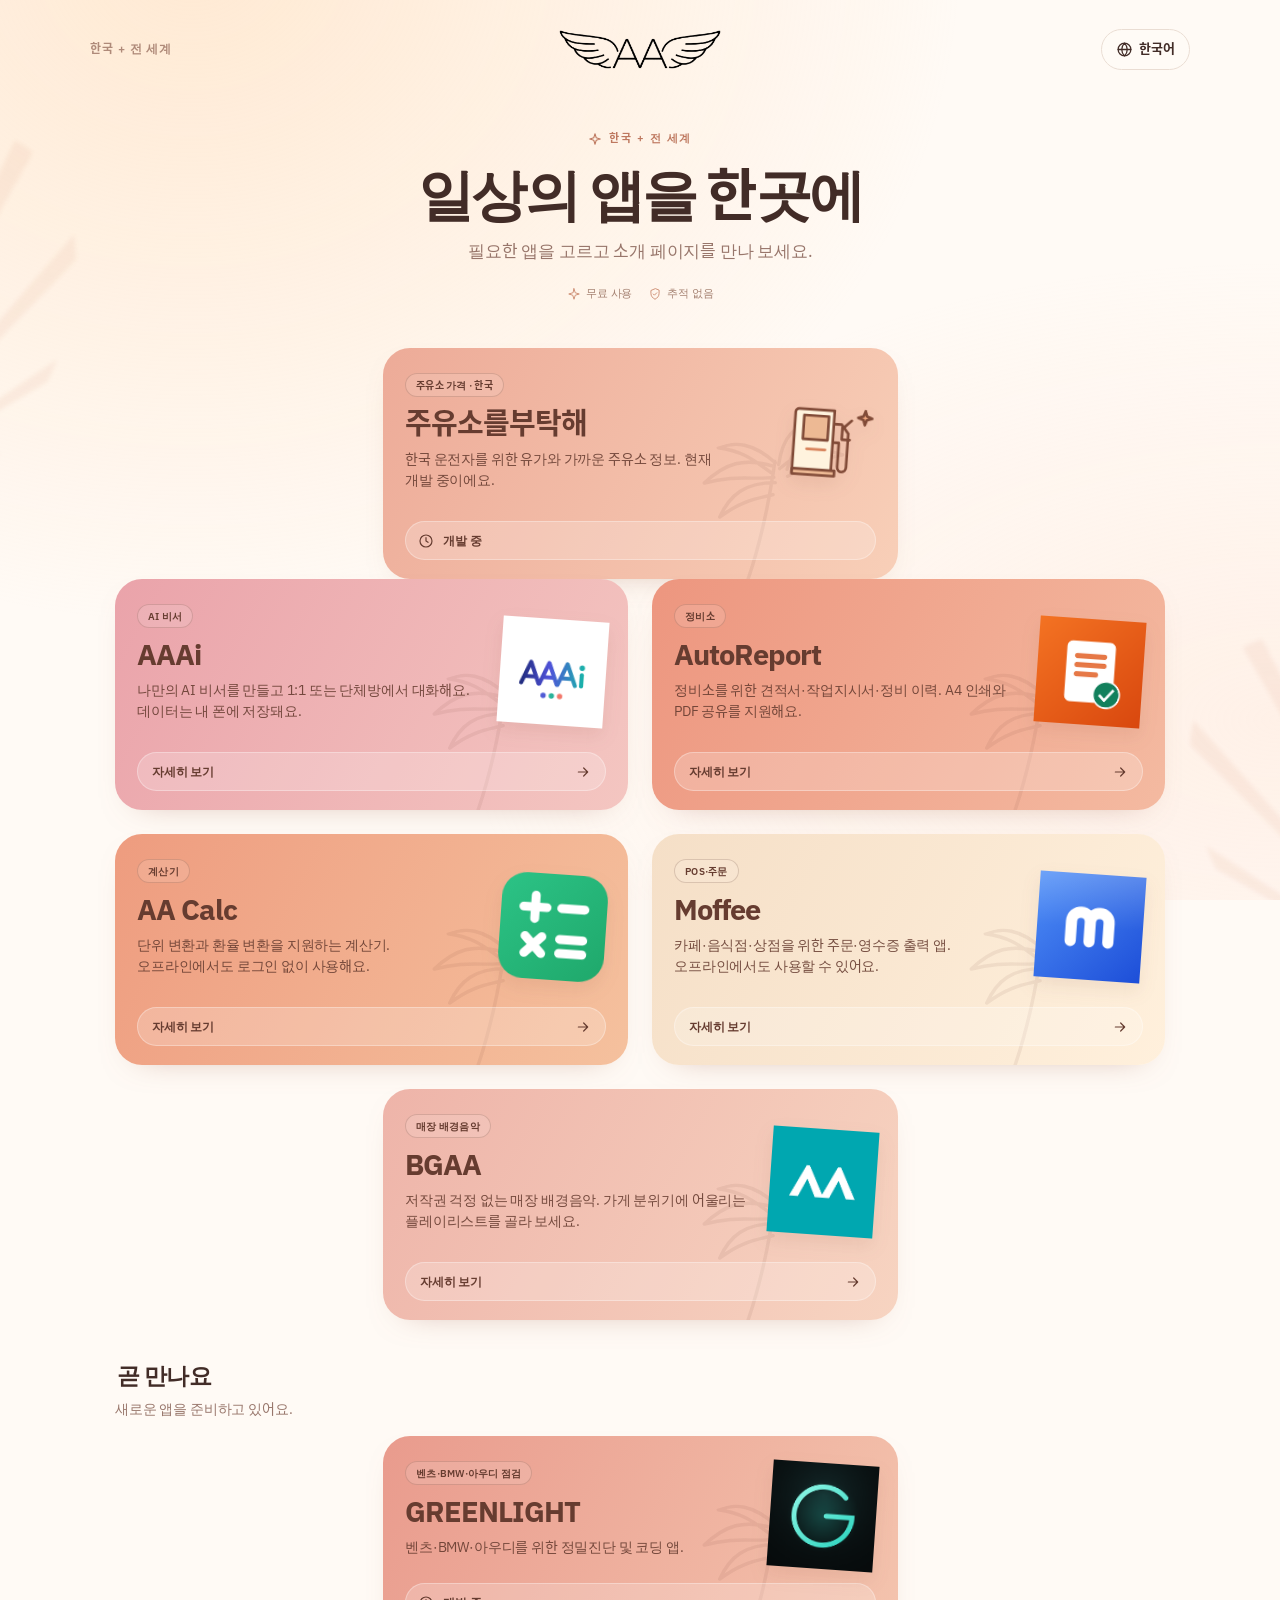
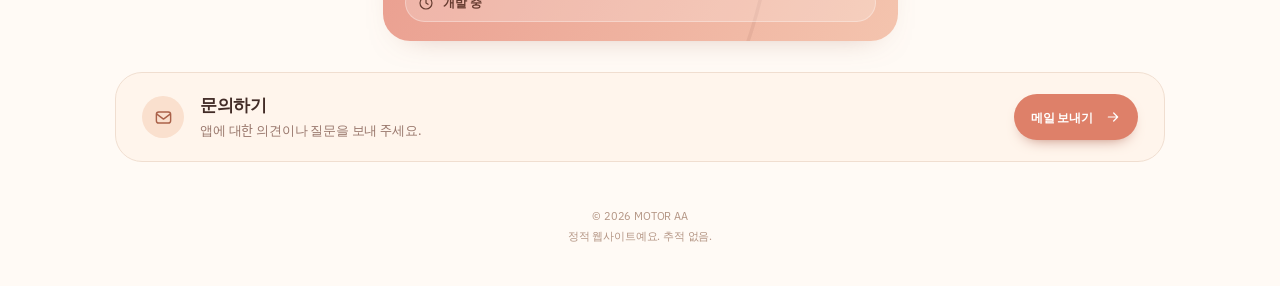
==== commit 080a1d81: "Remove hub section titles above app grids Drop local and worldwide headings; keep cards only." ====
--- a/kr/index.html
+++ b/kr/index.html
@@ -43,8 +43,7 @@
   <p class="sub m-stagger" style="--i:2" data-i18n="sub">필요한 앱을 고르고 소개 페이지를 만나 보세요.</p>
   <ul class="chips m-stagger" style="--i:3"><li><svg class="ic " viewBox="0 0 24 24" aria-hidden="true"><path d="m12 3 2.1 6.9L21 12l-6.9 2.1L12 21l-2.1-6.9L3 12l6.9-2.1z"/></svg><span data-i18n="chips_free">무료 사용</span></li><li><svg class="ic " viewBox="0 0 24 24" aria-hidden="true"><path d="M12 3 5 6v5c0 4.5 3 8 7 10 4-2 7-5.5 7-10V6z"/><path d="m9 12 2 2 4-4"/></svg><span data-i18n="chips_notrack">추적 없음</span></li></ul>
  </section>
- <section aria-labelledby="localH">
-  <h2 id="localH" class="section-title" data-i18n="local_h_kr">한국을 위한 앱</h2>
+ <section class="apps-block">
   <ul class="app-grid"><li class="m-stagger" style="--card-start:#edab98;--card-end:#f8cfb8;--card-ink:#663c30;--i:2">
 <div class="card soon" data-app="fuelkr" aria-disabled="true"><svg class="palm" viewBox="0 0 120 120" aria-hidden="true"><path d="M13 115C34 88 51 58 67 22M65 25C46 13 32 13 13 23c23 0 36 8 50 10M67 23C55 4 43 0 30 1c18 8 23 17 32 28M69 25C78 5 88 1 104 2c-18 10-23 18-30 28M69 28c19-9 33-7 47 3-21-2-32 3-43 4M63 37C42 31 29 36 17 50c21-8 32-5 42-5"/></svg><span class="app-copy">
   <span class="cat" data-i18n="cat_fuelkr">주유소 가격 · 한국</span>
@@ -53,8 +52,7 @@
 </span><span class="app-ic"><img src="/icons/fuelkr.svg" alt="" width="96" height="96" decoding="async"></span><span class="cta status"><svg class="ic " viewBox="0 0 24 24" aria-hidden="true"><circle cx="12" cy="12" r="9"/><path d="M12 7v5l3 2"/></svg><span data-i18n="dev_badge">개발 중</span></span></div>
 </li></ul>
 </section>
-<section aria-labelledby="appsH">
-  <h2 id="appsH" class="section-title" data-i18n="apps_h">앱 둘러보기</h2>
+<section class="apps-block">
   <ul class="app-grid"><li class="m-stagger" style="--card-start:#eaa3aa;--card-end:#f4c6c1;--card-ink:#66353e;--i:2">
 <a class="card" href="https://aaai-iji8.onrender.com/about" data-app="aaai" data-press data-ripple><svg class="palm" viewBox="0 0 120 120" aria-hidden="true"><path d="M13 115C34 88 51 58 67 22M65 25C46 13 32 13 13 23c23 0 36 8 50 10M67 23C55 4 43 0 30 1c18 8 23 17 32 28M69 25C78 5 88 1 104 2c-18 10-23 18-30 28M69 28c19-9 33-7 47 3-21-2-32 3-43 4M63 37C42 31 29 36 17 50c21-8 32-5 42-5"/></svg><span class="app-copy">
   <span class="cat" data-i18n="cat_aaai">AI 비서</span>
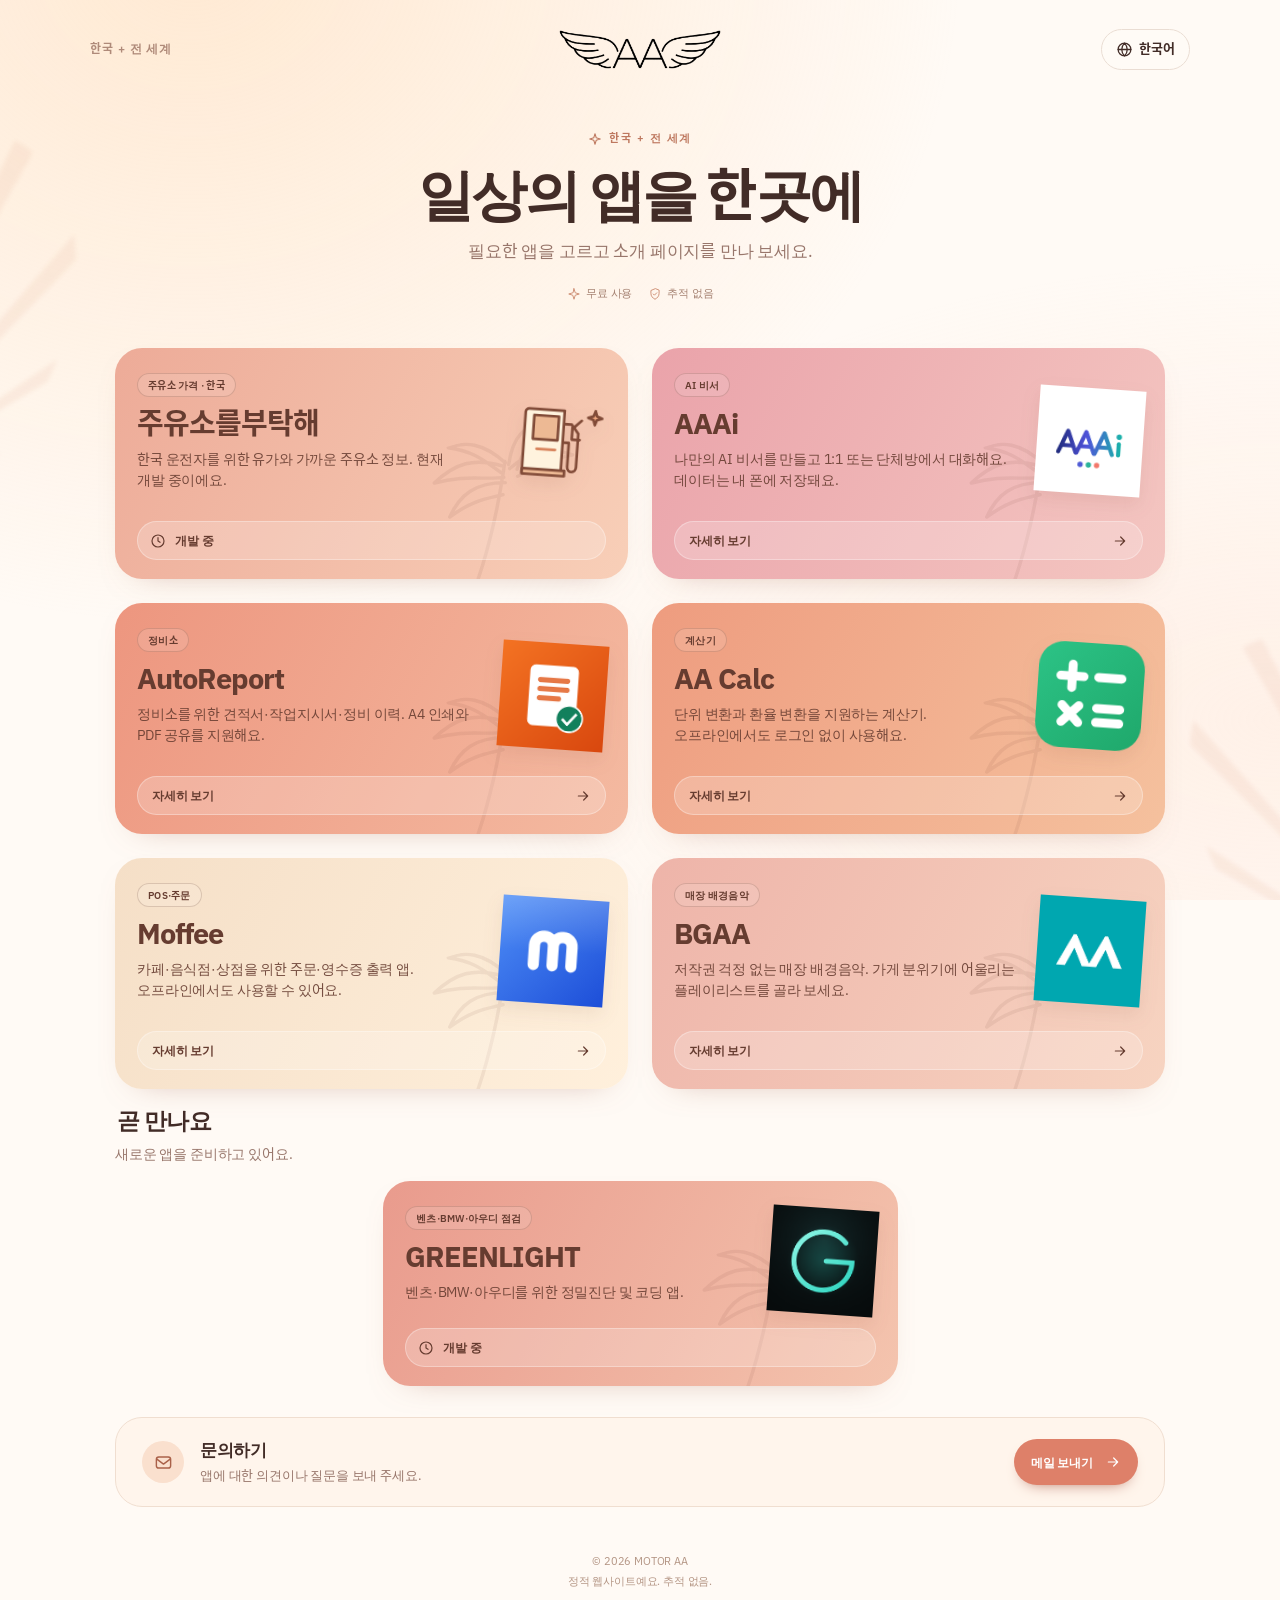
==== commit 98a00b40: "Even out app card spacing with a single grid Merge local and worldwide cards so gaps match between e" ====
--- a/kr/index.html
+++ b/kr/index.html
@@ -20,7 +20,7 @@
 <link rel="apple-touch-icon" href="/icons/apple-touch-icon.png">
 <link rel="stylesheet" href="/assets/fonts.css">
 <link rel="stylesheet" href="/motion.css">
-<link rel="stylesheet" href="/assets/hub.css?v=8">
+<link rel="stylesheet" href="/assets/hub.css?v=9">
 </head>
 <body data-region="kr">
 <div class="bg" aria-hidden="true"><i class="leaf leaf-one"></i><i class="leaf leaf-two"></i></div>
@@ -50,38 +50,36 @@
   <span class="app-name">주유소를부탁해</span>
   <span class="desc" data-i18n="d_fuelkr">한국 운전자를 위한 유가와 가까운 주유소 정보. 현재 개발 중이에요.</span>
 </span><span class="app-ic"><img src="/icons/fuelkr.svg" alt="" width="96" height="96" decoding="async"></span><span class="cta status"><svg class="ic " viewBox="0 0 24 24" aria-hidden="true"><circle cx="12" cy="12" r="9"/><path d="M12 7v5l3 2"/></svg><span data-i18n="dev_badge">개발 중</span></span></div>
-</li></ul>
-</section>
-<section class="apps-block">
-  <ul class="app-grid"><li class="m-stagger" style="--card-start:#eaa3aa;--card-end:#f4c6c1;--card-ink:#66353e;--i:2">
+</li>
+<li class="m-stagger" style="--card-start:#eaa3aa;--card-end:#f4c6c1;--card-ink:#66353e;--i:3">
 <a class="card" href="https://aaai-iji8.onrender.com/about" data-app="aaai" data-press data-ripple><svg class="palm" viewBox="0 0 120 120" aria-hidden="true"><path d="M13 115C34 88 51 58 67 22M65 25C46 13 32 13 13 23c23 0 36 8 50 10M67 23C55 4 43 0 30 1c18 8 23 17 32 28M69 25C78 5 88 1 104 2c-18 10-23 18-30 28M69 28c19-9 33-7 47 3-21-2-32 3-43 4M63 37C42 31 29 36 17 50c21-8 32-5 42-5"/></svg><span class="app-copy">
   <span class="cat" data-i18n="cat_aaai">AI 비서</span>
   <span class="app-name">AAAi</span>
   <span class="desc" data-i18n="d_aaai">나만의 AI 비서를 만들고 1:1 또는 단체방에서 대화해요. 데이터는 내 폰에 저장돼요.</span>
 </span><span class="app-ic"><img src="/icons/aaai.svg" alt="" width="96" height="96" decoding="async"></span><span class="cta"><span data-i18n="open">자세히 보기</span><svg class="ic " viewBox="0 0 24 24" aria-hidden="true"><path d="M5 12h14M13 6l6 6-6 6"/></svg></span></a>
 </li>
-<li class="m-stagger" style="--card-start:#ed967f;--card-end:#f4baa1;--card-ink:#703b31;--i:3">
+<li class="m-stagger" style="--card-start:#ed967f;--card-end:#f4baa1;--card-ink:#703b31;--i:4">
 <a class="card" href="https://motoraathailand.github.io/autoreport-site/" data-app="autoreport" data-press data-ripple><svg class="palm" viewBox="0 0 120 120" aria-hidden="true"><path d="M13 115C34 88 51 58 67 22M65 25C46 13 32 13 13 23c23 0 36 8 50 10M67 23C55 4 43 0 30 1c18 8 23 17 32 28M69 25C78 5 88 1 104 2c-18 10-23 18-30 28M69 28c19-9 33-7 47 3-21-2-32 3-43 4M63 37C42 31 29 36 17 50c21-8 32-5 42-5"/></svg><span class="app-copy">
   <span class="cat" data-i18n="cat_autoreport">정비소</span>
   <span class="app-name">AutoReport</span>
   <span class="desc" data-i18n="d_autoreport">정비소를 위한 견적서·작업지시서·정비 이력. A4 인쇄와 PDF 공유를 지원해요.</span>
 </span><span class="app-ic"><img src="/icons/autoreport.png" alt="" width="96" height="96" decoding="async"></span><span class="cta"><span data-i18n="open">자세히 보기</span><svg class="ic " viewBox="0 0 24 24" aria-hidden="true"><path d="M5 12h14M13 6l6 6-6 6"/></svg></span></a>
 </li>
-<li class="m-stagger" style="--card-start:#ee9c7f;--card-end:#f5c19e;--card-ink:#6c3b29;--i:4">
+<li class="m-stagger" style="--card-start:#ee9c7f;--card-end:#f5c19e;--card-ink:#6c3b29;--i:5">
 <a class="card" href="https://motoraathailand.github.io/aacalc-site/" data-app="aacalc" data-press data-ripple><svg class="palm" viewBox="0 0 120 120" aria-hidden="true"><path d="M13 115C34 88 51 58 67 22M65 25C46 13 32 13 13 23c23 0 36 8 50 10M67 23C55 4 43 0 30 1c18 8 23 17 32 28M69 25C78 5 88 1 104 2c-18 10-23 18-30 28M69 28c19-9 33-7 47 3-21-2-32 3-43 4M63 37C42 31 29 36 17 50c21-8 32-5 42-5"/></svg><span class="app-copy">
   <span class="cat" data-i18n="cat_aacalc">계산기</span>
   <span class="app-name">AA Calc</span>
   <span class="desc" data-i18n="d_aacalc">단위 변환과 환율 변환을 지원하는 계산기. 오프라인에서도 로그인 없이 사용해요.</span>
 </span><span class="app-ic"><img src="/icons/aacalc.svg" alt="" width="96" height="96" decoding="async"></span><span class="cta"><span data-i18n="open">자세히 보기</span><svg class="ic " viewBox="0 0 24 24" aria-hidden="true"><path d="M5 12h14M13 6l6 6-6 6"/></svg></span></a>
 </li>
-<li class="m-stagger" style="--card-start:#f5dfc7;--card-end:#fff0dc;--card-ink:#704735;--i:5">
+<li class="m-stagger" style="--card-start:#f5dfc7;--card-end:#fff0dc;--card-ink:#704735;--i:6">
 <a class="card" href="https://motoraathailand.github.io/moffee-site/" data-app="moffee" data-press data-ripple><svg class="palm" viewBox="0 0 120 120" aria-hidden="true"><path d="M13 115C34 88 51 58 67 22M65 25C46 13 32 13 13 23c23 0 36 8 50 10M67 23C55 4 43 0 30 1c18 8 23 17 32 28M69 25C78 5 88 1 104 2c-18 10-23 18-30 28M69 28c19-9 33-7 47 3-21-2-32 3-43 4M63 37C42 31 29 36 17 50c21-8 32-5 42-5"/></svg><span class="app-copy">
   <span class="cat" data-i18n="cat_moffee">POS·주문</span>
   <span class="app-name">Moffee</span>
   <span class="desc" data-i18n="d_moffee">카페·음식점·상점을 위한 주문·영수증 출력 앱. 오프라인에서도 사용할 수 있어요.</span>
 </span><span class="app-ic"><img src="/icons/moffee.svg" alt="" width="96" height="96" decoding="async"></span><span class="cta"><span data-i18n="open">자세히 보기</span><svg class="ic " viewBox="0 0 24 24" aria-hidden="true"><path d="M5 12h14M13 6l6 6-6 6"/></svg></span></a>
 </li>
-<li class="m-stagger" style="--card-start:#eeb4a9;--card-end:#f7d4c1;--card-ink:#6c3c35;--i:6">
+<li class="m-stagger" style="--card-start:#eeb4a9;--card-end:#f7d4c1;--card-ink:#6c3c35;--i:7">
 <a class="card" href="https://motoraathailand.github.io/bgaa-site/" data-app="bgaa" data-press data-ripple><svg class="palm" viewBox="0 0 120 120" aria-hidden="true"><path d="M13 115C34 88 51 58 67 22M65 25C46 13 32 13 13 23c23 0 36 8 50 10M67 23C55 4 43 0 30 1c18 8 23 17 32 28M69 25C78 5 88 1 104 2c-18 10-23 18-30 28M69 28c19-9 33-7 47 3-21-2-32 3-43 4M63 37C42 31 29 36 17 50c21-8 32-5 42-5"/></svg><span class="app-copy">
   <span class="cat" data-i18n="cat_bgaa">매장 배경음악</span>
   <span class="app-name">BGAA</span>
--- a/assets/hub.css
+++ b/assets/hub.css
@@ -24,7 +24,7 @@
 .sub{font-size:clamp(14px,3.6vw,17px);max-width:36em;color:var(--muted);margin:0;line-height:1.6;text-wrap:balance}
 .chips{display:flex;justify-content:center;gap:16px;margin-top:20px;color:#a48070;font-size:11px;font-weight:500;flex-wrap:wrap}.chips li{display:flex;align-items:center;gap:5px}.chips .ic{width:14px;height:14px;stroke-width:1.6;color:#cd8c72}
 .section-title{margin:0 0 17px;font-size:20px;line-height:1.35;font-weight:600;letter-spacing:-.025em}.section-sub{color:var(--muted);margin:-11px 0 16px;font-size:14px}
-.app-grid{display:grid;grid-template-columns:1fr;gap:16px}.app-grid>li{display:flex;min-width:0}
+.apps-block{margin:0;padding:0}.apps-block+.apps-block,.apps-block+.soon-section{margin-top:16px}.app-grid{display:grid;grid-template-columns:1fr;gap:16px}.app-grid>li{display:flex;min-width:0}
 .card{--card-ink:#663c30;isolation:isolate;position:relative;width:100%;min-height:210px;overflow:hidden;display:grid;grid-template-columns:minmax(0,1fr) 96px;grid-template-rows:1fr auto;gap:12px 8px;padding:23px 20px 18px 23px;border-radius:var(--radius);color:var(--card-ink);background:linear-gradient(118deg,var(--card-start),var(--card-end));box-shadow:var(--shadow);transition:transform var(--m-fast) var(--m-spring),box-shadow var(--m-base) var(--m-ease)}
 .palm{position:absolute;right:36px;bottom:-17px;z-index:-1;width:164px;height:164px;fill:none;stroke:currentColor;opacity:.08;stroke-width:2.5;stroke-linecap:round;stroke-linejoin:round;transform:rotate(-16deg);pointer-events:none}
 .app-copy{grid-column:1;grid-row:1;display:flex;align-items:flex-start;flex-direction:column;min-width:0}
@@ -36,7 +36,7 @@
 .cta{grid-column:1/-1;grid-row:2;display:flex;align-items:center;justify-content:space-between;gap:9px;border:1px solid #ffffff4f;border-radius:999px;min-height:39px;padding:0 14px;background:#ffffff35;font-size:12px;font-weight:600;line-height:1.3;width:100%}
 .cta .ic{width:16px;height:16px}.cta.status{justify-content:flex-start;align-self:end;width:auto;padding:0 12px}.cta.status>span{flex:none}
 @media(hover:hover){a.card:hover{transform:translate3d(0,-4px,0);box-shadow:0 18px 35px -20px #9f675477}a.card:hover .cta .ic{transform:translate3d(3px,0,0)}}
-.soon-section{margin-top:32px}.soon-section .card{min-height:205px}
+.soon-section{margin-top:16px}.soon-section .card{min-height:205px}
 .contact{border:1px solid #f0ded0;border-radius:var(--radius);padding:19px 21px;background:#fff5ec;display:grid;grid-template-columns:auto minmax(0,1fr);gap:6px 13px;align-items:center;margin-top:31px;position:relative}
 .contact-icon{width:42px;height:42px;display:flex;align-items:center;justify-content:center;border-radius:50%;background:#fae0ce;color:#aa6149;grid-row:1}
 .contact h2{font-size:17px;font-weight:600;margin:0;line-height:1.4;letter-spacing:-.02em}.contact p{font-size:13px;color:var(--muted);line-height:1.5;margin:3px 0 0}
@@ -44,6 +44,6 @@
 .foot{display:flex;justify-content:center;align-items:center;flex-direction:column;text-align:center;padding:2px 25px 35px;color:#b39483;font-size:11px;line-height:1.8}
 html:lang(ko) :is(h1,.sub,.desc,.contact p){word-break:keep-all}html:lang(th) :is(h1,.app-name){line-height:1.35}
 @media(min-width:680px){.bar{width:min(1100px,calc(100% - 64px));padding-top:29px}.region{font-size:12px;max-width:none}.brand img{width:164px}.lang-btn{font-size:13px;padding:0 14px;height:41px}main{width:min(1050px,calc(100% - 64px))}.hero{padding-top:37px;padding-bottom:38px}.app-grid{grid-template-columns:repeat(2,minmax(0,1fr));gap:20px}.app-grid>li:last-child:nth-child(odd){grid-column:1/-1;justify-self:center;width:calc(50% - 10px)}.card{padding:25px 22px 19px;min-height:223px;grid-template-columns:minmax(0,1fr) 108px}.app-ic{width:106px;height:106px}.app-name{font-size:29px}.desc{font-size:14px}.section-title{font-size:23px;margin-bottom:20px}.section-sub{margin-top:-13px}.contact{grid-template-columns:auto minmax(0,1fr) auto;gap:16px;padding:21px 26px}.contact-icon{grid-row:auto}.btn{grid-column:auto;margin:0;justify-self:end;min-height:46px}.contact p{max-width:38em}.foot{padding-bottom:40px}}
-@media(min-width:1080px){.hero{padding-top:48px;padding-bottom:45px}.app-grid{gap:24px}.card{min-height:231px}.section-title{margin-left:2px}.soon-section{margin-top:40px}}
+@media(min-width:1080px){.hero{padding-top:48px;padding-bottom:45px}.app-grid{gap:24px}.card{min-height:231px}.section-title{margin-left:2px}.soon-section{margin-top:24px}}
 @media(max-width:430px){.bar{grid-template-columns:1fr auto}.region{display:none}.brand{justify-self:start}.brand img{width:125px}.lang-btn #langCur{display:none}.lang-btn{padding:0;width:36px;height:36px;justify-content:center}.hero{padding-top:25px}.chips{gap:13px}.app-grid{gap:14px}.card{min-height:206px}.desc{font-size:12.5px}}
 @media(prefers-reduced-motion:reduce){html{scroll-behavior:auto}}
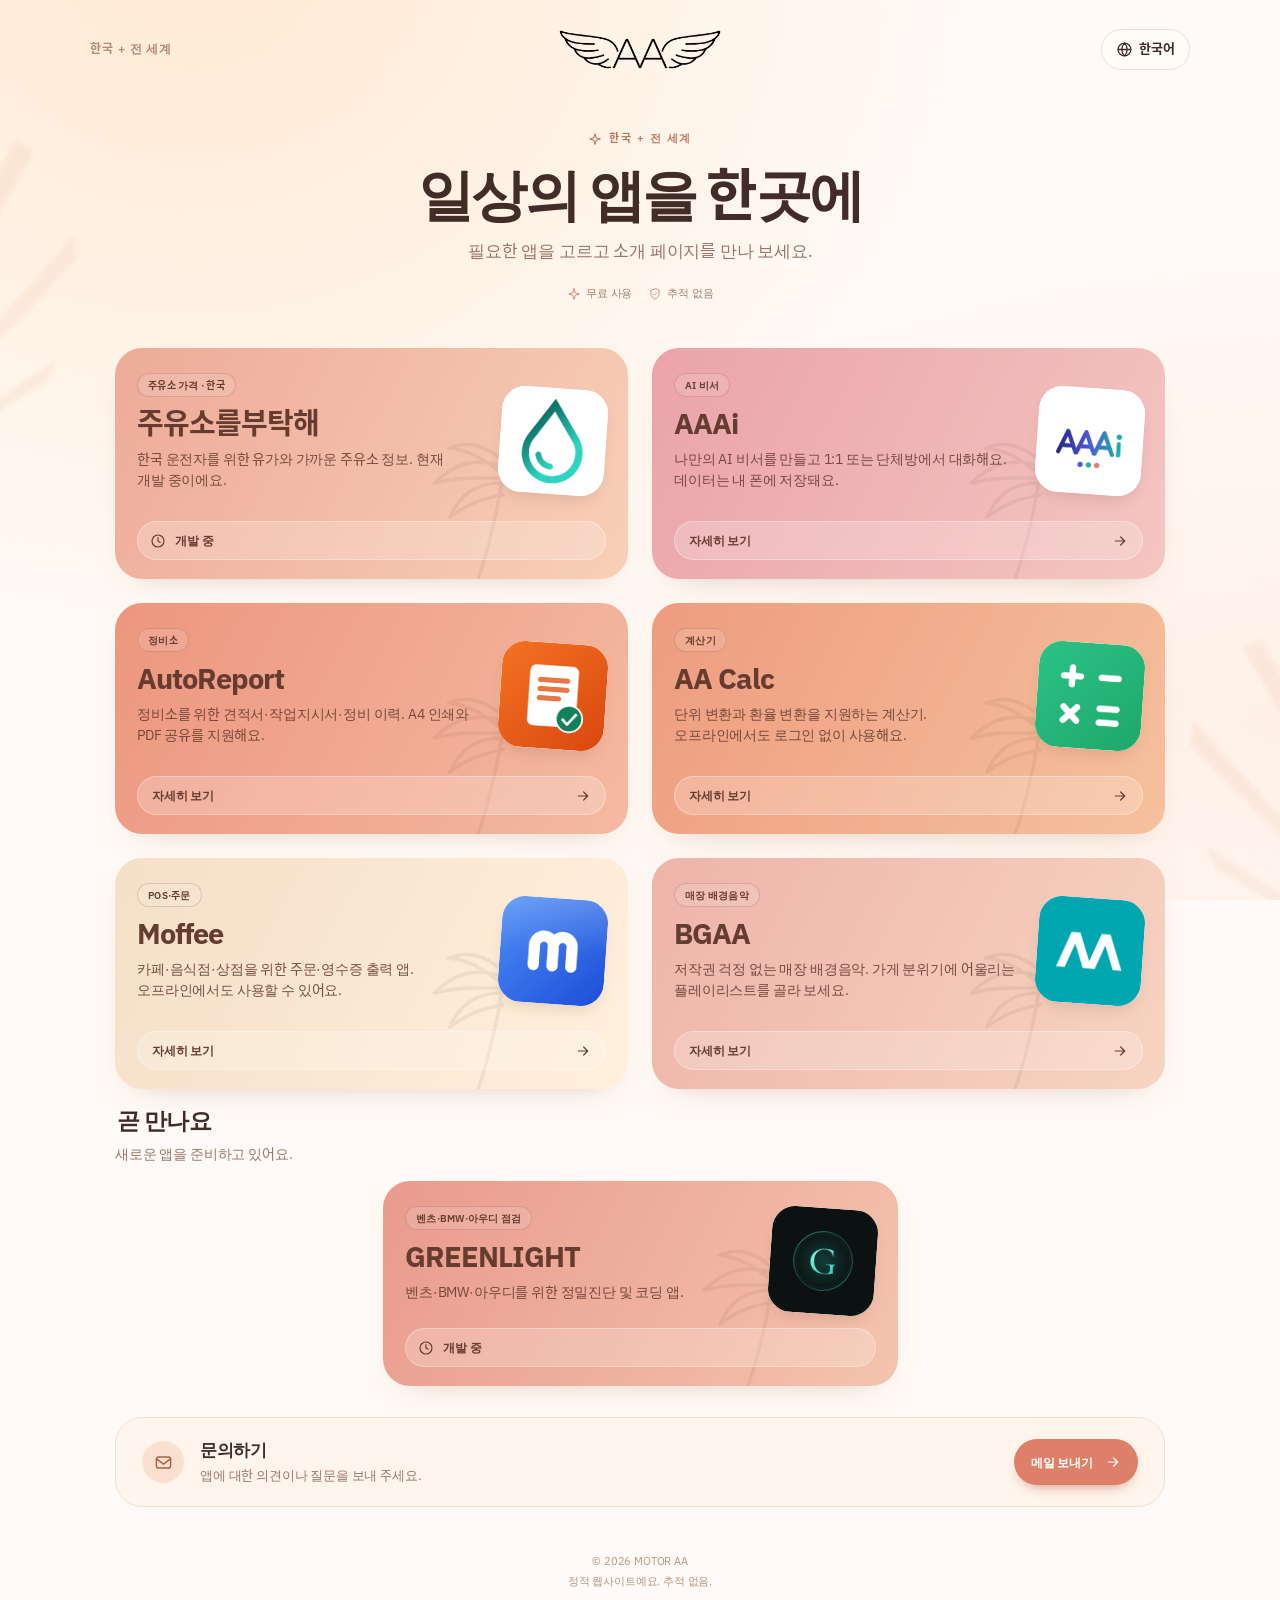
==== commit d2baed4c: "Unify hub card icons as real app PNGs with shared rounded corners Replace flat SVG line drawings wit" ====
--- a/kr/index.html
+++ b/kr/index.html
@@ -20,7 +20,7 @@
 <link rel="apple-touch-icon" href="/icons/apple-touch-icon.png">
 <link rel="stylesheet" href="/assets/fonts.css">
 <link rel="stylesheet" href="/motion.css">
-<link rel="stylesheet" href="/assets/hub.css?v=9">
+<link rel="stylesheet" href="/assets/hub.css?v=10">
 </head>
 <body data-region="kr">
 <div class="bg" aria-hidden="true"><i class="leaf leaf-one"></i><i class="leaf leaf-two"></i></div>
@@ -49,14 +49,14 @@
   <span class="cat" data-i18n="cat_fuelkr">주유소 가격 · 한국</span>
   <span class="app-name">주유소를부탁해</span>
   <span class="desc" data-i18n="d_fuelkr">한국 운전자를 위한 유가와 가까운 주유소 정보. 현재 개발 중이에요.</span>
-</span><span class="app-ic"><img src="/icons/fuelkr.svg" alt="" width="96" height="96" decoding="async"></span><span class="cta status"><svg class="ic " viewBox="0 0 24 24" aria-hidden="true"><circle cx="12" cy="12" r="9"/><path d="M12 7v5l3 2"/></svg><span data-i18n="dev_badge">개발 중</span></span></div>
+</span><span class="app-ic"><img src="/icons/fuelkr.png" alt="" width="96" height="96" decoding="async"></span><span class="cta status"><svg class="ic " viewBox="0 0 24 24" aria-hidden="true"><circle cx="12" cy="12" r="9"/><path d="M12 7v5l3 2"/></svg><span data-i18n="dev_badge">개발 중</span></span></div>
 </li>
 <li class="m-stagger" style="--card-start:#eaa3aa;--card-end:#f4c6c1;--card-ink:#66353e;--i:3">
 <a class="card" href="https://aaai-iji8.onrender.com/about" data-app="aaai" data-press data-ripple><svg class="palm" viewBox="0 0 120 120" aria-hidden="true"><path d="M13 115C34 88 51 58 67 22M65 25C46 13 32 13 13 23c23 0 36 8 50 10M67 23C55 4 43 0 30 1c18 8 23 17 32 28M69 25C78 5 88 1 104 2c-18 10-23 18-30 28M69 28c19-9 33-7 47 3-21-2-32 3-43 4M63 37C42 31 29 36 17 50c21-8 32-5 42-5"/></svg><span class="app-copy">
   <span class="cat" data-i18n="cat_aaai">AI 비서</span>
   <span class="app-name">AAAi</span>
   <span class="desc" data-i18n="d_aaai">나만의 AI 비서를 만들고 1:1 또는 단체방에서 대화해요. 데이터는 내 폰에 저장돼요.</span>
-</span><span class="app-ic"><img src="/icons/aaai.svg" alt="" width="96" height="96" decoding="async"></span><span class="cta"><span data-i18n="open">자세히 보기</span><svg class="ic " viewBox="0 0 24 24" aria-hidden="true"><path d="M5 12h14M13 6l6 6-6 6"/></svg></span></a>
+</span><span class="app-ic"><img src="/icons/aaai.png" alt="" width="96" height="96" decoding="async"></span><span class="cta"><span data-i18n="open">자세히 보기</span><svg class="ic " viewBox="0 0 24 24" aria-hidden="true"><path d="M5 12h14M13 6l6 6-6 6"/></svg></span></a>
 </li>
 <li class="m-stagger" style="--card-start:#ed967f;--card-end:#f4baa1;--card-ink:#703b31;--i:4">
 <a class="card" href="https://motoraathailand.github.io/autoreport-site/" data-app="autoreport" data-press data-ripple><svg class="palm" viewBox="0 0 120 120" aria-hidden="true"><path d="M13 115C34 88 51 58 67 22M65 25C46 13 32 13 13 23c23 0 36 8 50 10M67 23C55 4 43 0 30 1c18 8 23 17 32 28M69 25C78 5 88 1 104 2c-18 10-23 18-30 28M69 28c19-9 33-7 47 3-21-2-32 3-43 4M63 37C42 31 29 36 17 50c21-8 32-5 42-5"/></svg><span class="app-copy">
@@ -70,14 +70,14 @@
   <span class="cat" data-i18n="cat_aacalc">계산기</span>
   <span class="app-name">AA Calc</span>
   <span class="desc" data-i18n="d_aacalc">단위 변환과 환율 변환을 지원하는 계산기. 오프라인에서도 로그인 없이 사용해요.</span>
-</span><span class="app-ic"><img src="/icons/aacalc.svg" alt="" width="96" height="96" decoding="async"></span><span class="cta"><span data-i18n="open">자세히 보기</span><svg class="ic " viewBox="0 0 24 24" aria-hidden="true"><path d="M5 12h14M13 6l6 6-6 6"/></svg></span></a>
+</span><span class="app-ic"><img src="/icons/aacalc.png" alt="" width="96" height="96" decoding="async"></span><span class="cta"><span data-i18n="open">자세히 보기</span><svg class="ic " viewBox="0 0 24 24" aria-hidden="true"><path d="M5 12h14M13 6l6 6-6 6"/></svg></span></a>
 </li>
 <li class="m-stagger" style="--card-start:#f5dfc7;--card-end:#fff0dc;--card-ink:#704735;--i:6">
 <a class="card" href="https://motoraathailand.github.io/moffee-site/" data-app="moffee" data-press data-ripple><svg class="palm" viewBox="0 0 120 120" aria-hidden="true"><path d="M13 115C34 88 51 58 67 22M65 25C46 13 32 13 13 23c23 0 36 8 50 10M67 23C55 4 43 0 30 1c18 8 23 17 32 28M69 25C78 5 88 1 104 2c-18 10-23 18-30 28M69 28c19-9 33-7 47 3-21-2-32 3-43 4M63 37C42 31 29 36 17 50c21-8 32-5 42-5"/></svg><span class="app-copy">
   <span class="cat" data-i18n="cat_moffee">POS·주문</span>
   <span class="app-name">Moffee</span>
   <span class="desc" data-i18n="d_moffee">카페·음식점·상점을 위한 주문·영수증 출력 앱. 오프라인에서도 사용할 수 있어요.</span>
-</span><span class="app-ic"><img src="/icons/moffee.svg" alt="" width="96" height="96" decoding="async"></span><span class="cta"><span data-i18n="open">자세히 보기</span><svg class="ic " viewBox="0 0 24 24" aria-hidden="true"><path d="M5 12h14M13 6l6 6-6 6"/></svg></span></a>
+</span><span class="app-ic"><img src="/icons/moffee.png" alt="" width="96" height="96" decoding="async"></span><span class="cta"><span data-i18n="open">자세히 보기</span><svg class="ic " viewBox="0 0 24 24" aria-hidden="true"><path d="M5 12h14M13 6l6 6-6 6"/></svg></span></a>
 </li>
 <li class="m-stagger" style="--card-start:#eeb4a9;--card-end:#f7d4c1;--card-ink:#6c3c35;--i:7">
 <a class="card" href="https://motoraathailand.github.io/bgaa-site/" data-app="bgaa" data-press data-ripple><svg class="palm" viewBox="0 0 120 120" aria-hidden="true"><path d="M13 115C34 88 51 58 67 22M65 25C46 13 32 13 13 23c23 0 36 8 50 10M67 23C55 4 43 0 30 1c18 8 23 17 32 28M69 25C78 5 88 1 104 2c-18 10-23 18-30 28M69 28c19-9 33-7 47 3-21-2-32 3-43 4M63 37C42 31 29 36 17 50c21-8 32-5 42-5"/></svg><span class="app-copy">
--- a/assets/hub.css
+++ b/assets/hub.css
@@ -31,8 +31,8 @@
 .cat{display:inline-flex;align-items:center;gap:5px;min-height:24px;padding:4px 10px;border:1px solid currentColor;border-color:color-mix(in srgb,currentColor 20%,transparent);border-radius:999px;background:#ffffff20;font-size:10px;font-weight:600;line-height:1.3;letter-spacing:.025em}
 .app-name{margin-top:9px;font-size:26px;letter-spacing:-.035em;line-height:1.2;font-weight:700;overflow-wrap:anywhere}.app-name[data-script]{font-family:cursive}
 .desc{margin-top:8px;font-size:13px;line-height:1.55;font-weight:400;opacity:.89;text-wrap:pretty;max-width:28em}
-.app-ic{grid-column:2;grid-row:1;align-self:center;justify-self:end;display:flex;align-items:center;justify-content:center;width:94px;height:94px;transform:rotate(4deg)}
-.app-ic img{display:block;width:100%;height:100%;object-fit:contain;filter:drop-shadow(0 8px 9px #74432f18)}
+.app-ic{grid-column:2;grid-row:1;align-self:center;justify-self:end;display:block;width:94px;height:94px;border-radius:22%;overflow:hidden;background:#fff;box-shadow:0 8px 16px -6px #74432f33;transform:rotate(4deg)}
+.app-ic img{display:block;width:100%;height:100%;object-fit:cover}
 .cta{grid-column:1/-1;grid-row:2;display:flex;align-items:center;justify-content:space-between;gap:9px;border:1px solid #ffffff4f;border-radius:999px;min-height:39px;padding:0 14px;background:#ffffff35;font-size:12px;font-weight:600;line-height:1.3;width:100%}
 .cta .ic{width:16px;height:16px}.cta.status{justify-content:flex-start;align-self:end;width:auto;padding:0 12px}.cta.status>span{flex:none}
 @media(hover:hover){a.card:hover{transform:translate3d(0,-4px,0);box-shadow:0 18px 35px -20px #9f675477}a.card:hover .cta .ic{transform:translate3d(3px,0,0)}}
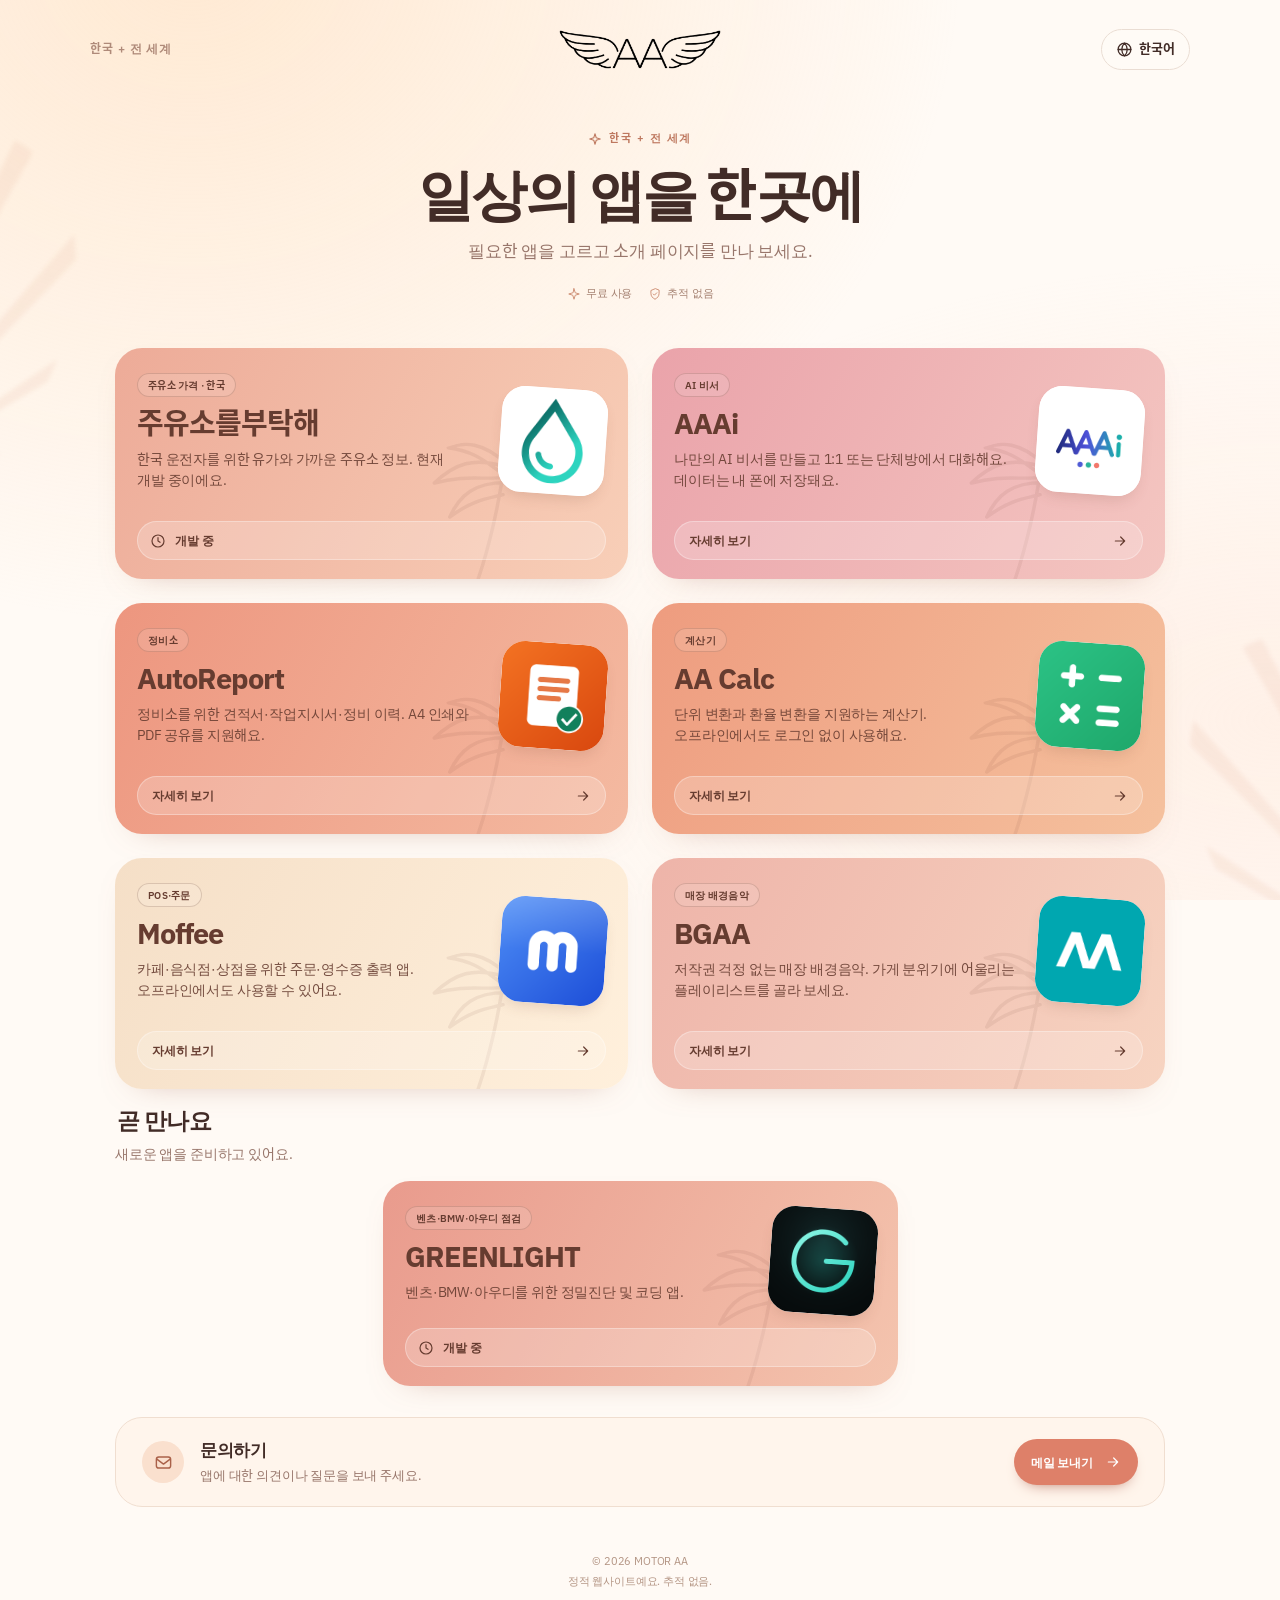
==== commit f1e3f721: "Hub: replace old circular GREENLIGHT icon with latest teal-G launcher Copy aa-obd-android www/icons/" ====
--- a/kr/index.html
+++ b/kr/index.html
@@ -20,7 +20,7 @@
 <link rel="apple-touch-icon" href="/icons/apple-touch-icon.png">
 <link rel="stylesheet" href="/assets/fonts.css">
 <link rel="stylesheet" href="/motion.css">
-<link rel="stylesheet" href="/assets/hub.css?v=10">
+<link rel="stylesheet" href="/assets/hub.css?v=11">
 </head>
 <body data-region="kr">
 <div class="bg" aria-hidden="true"><i class="leaf leaf-one"></i><i class="leaf leaf-two"></i></div>
@@ -49,42 +49,42 @@
   <span class="cat" data-i18n="cat_fuelkr">주유소 가격 · 한국</span>
   <span class="app-name">주유소를부탁해</span>
   <span class="desc" data-i18n="d_fuelkr">한국 운전자를 위한 유가와 가까운 주유소 정보. 현재 개발 중이에요.</span>
-</span><span class="app-ic"><img src="/icons/fuelkr.png" alt="" width="96" height="96" decoding="async"></span><span class="cta status"><svg class="ic " viewBox="0 0 24 24" aria-hidden="true"><circle cx="12" cy="12" r="9"/><path d="M12 7v5l3 2"/></svg><span data-i18n="dev_badge">개발 중</span></span></div>
+</span><span class="app-ic"><img src="/icons/fuelkr.png?v=2" alt="" width="96" height="96" decoding="async"></span><span class="cta status"><svg class="ic " viewBox="0 0 24 24" aria-hidden="true"><circle cx="12" cy="12" r="9"/><path d="M12 7v5l3 2"/></svg><span data-i18n="dev_badge">개발 중</span></span></div>
 </li>
 <li class="m-stagger" style="--card-start:#eaa3aa;--card-end:#f4c6c1;--card-ink:#66353e;--i:3">
 <a class="card" href="https://aaai-iji8.onrender.com/about" data-app="aaai" data-press data-ripple><svg class="palm" viewBox="0 0 120 120" aria-hidden="true"><path d="M13 115C34 88 51 58 67 22M65 25C46 13 32 13 13 23c23 0 36 8 50 10M67 23C55 4 43 0 30 1c18 8 23 17 32 28M69 25C78 5 88 1 104 2c-18 10-23 18-30 28M69 28c19-9 33-7 47 3-21-2-32 3-43 4M63 37C42 31 29 36 17 50c21-8 32-5 42-5"/></svg><span class="app-copy">
   <span class="cat" data-i18n="cat_aaai">AI 비서</span>
   <span class="app-name">AAAi</span>
   <span class="desc" data-i18n="d_aaai">나만의 AI 비서를 만들고 1:1 또는 단체방에서 대화해요. 데이터는 내 폰에 저장돼요.</span>
-</span><span class="app-ic"><img src="/icons/aaai.png" alt="" width="96" height="96" decoding="async"></span><span class="cta"><span data-i18n="open">자세히 보기</span><svg class="ic " viewBox="0 0 24 24" aria-hidden="true"><path d="M5 12h14M13 6l6 6-6 6"/></svg></span></a>
+</span><span class="app-ic"><img src="/icons/aaai.png?v=2" alt="" width="96" height="96" decoding="async"></span><span class="cta"><span data-i18n="open">자세히 보기</span><svg class="ic " viewBox="0 0 24 24" aria-hidden="true"><path d="M5 12h14M13 6l6 6-6 6"/></svg></span></a>
 </li>
 <li class="m-stagger" style="--card-start:#ed967f;--card-end:#f4baa1;--card-ink:#703b31;--i:4">
 <a class="card" href="https://motoraathailand.github.io/autoreport-site/" data-app="autoreport" data-press data-ripple><svg class="palm" viewBox="0 0 120 120" aria-hidden="true"><path d="M13 115C34 88 51 58 67 22M65 25C46 13 32 13 13 23c23 0 36 8 50 10M67 23C55 4 43 0 30 1c18 8 23 17 32 28M69 25C78 5 88 1 104 2c-18 10-23 18-30 28M69 28c19-9 33-7 47 3-21-2-32 3-43 4M63 37C42 31 29 36 17 50c21-8 32-5 42-5"/></svg><span class="app-copy">
   <span class="cat" data-i18n="cat_autoreport">정비소</span>
   <span class="app-name">AutoReport</span>
   <span class="desc" data-i18n="d_autoreport">정비소를 위한 견적서·작업지시서·정비 이력. A4 인쇄와 PDF 공유를 지원해요.</span>
-</span><span class="app-ic"><img src="/icons/autoreport.png" alt="" width="96" height="96" decoding="async"></span><span class="cta"><span data-i18n="open">자세히 보기</span><svg class="ic " viewBox="0 0 24 24" aria-hidden="true"><path d="M5 12h14M13 6l6 6-6 6"/></svg></span></a>
+</span><span class="app-ic"><img src="/icons/autoreport.png?v=2" alt="" width="96" height="96" decoding="async"></span><span class="cta"><span data-i18n="open">자세히 보기</span><svg class="ic " viewBox="0 0 24 24" aria-hidden="true"><path d="M5 12h14M13 6l6 6-6 6"/></svg></span></a>
 </li>
 <li class="m-stagger" style="--card-start:#ee9c7f;--card-end:#f5c19e;--card-ink:#6c3b29;--i:5">
 <a class="card" href="https://motoraathailand.github.io/aacalc-site/" data-app="aacalc" data-press data-ripple><svg class="palm" viewBox="0 0 120 120" aria-hidden="true"><path d="M13 115C34 88 51 58 67 22M65 25C46 13 32 13 13 23c23 0 36 8 50 10M67 23C55 4 43 0 30 1c18 8 23 17 32 28M69 25C78 5 88 1 104 2c-18 10-23 18-30 28M69 28c19-9 33-7 47 3-21-2-32 3-43 4M63 37C42 31 29 36 17 50c21-8 32-5 42-5"/></svg><span class="app-copy">
   <span class="cat" data-i18n="cat_aacalc">계산기</span>
   <span class="app-name">AA Calc</span>
   <span class="desc" data-i18n="d_aacalc">단위 변환과 환율 변환을 지원하는 계산기. 오프라인에서도 로그인 없이 사용해요.</span>
-</span><span class="app-ic"><img src="/icons/aacalc.png" alt="" width="96" height="96" decoding="async"></span><span class="cta"><span data-i18n="open">자세히 보기</span><svg class="ic " viewBox="0 0 24 24" aria-hidden="true"><path d="M5 12h14M13 6l6 6-6 6"/></svg></span></a>
+</span><span class="app-ic"><img src="/icons/aacalc.png?v=2" alt="" width="96" height="96" decoding="async"></span><span class="cta"><span data-i18n="open">자세히 보기</span><svg class="ic " viewBox="0 0 24 24" aria-hidden="true"><path d="M5 12h14M13 6l6 6-6 6"/></svg></span></a>
 </li>
 <li class="m-stagger" style="--card-start:#f5dfc7;--card-end:#fff0dc;--card-ink:#704735;--i:6">
 <a class="card" href="https://motoraathailand.github.io/moffee-site/" data-app="moffee" data-press data-ripple><svg class="palm" viewBox="0 0 120 120" aria-hidden="true"><path d="M13 115C34 88 51 58 67 22M65 25C46 13 32 13 13 23c23 0 36 8 50 10M67 23C55 4 43 0 30 1c18 8 23 17 32 28M69 25C78 5 88 1 104 2c-18 10-23 18-30 28M69 28c19-9 33-7 47 3-21-2-32 3-43 4M63 37C42 31 29 36 17 50c21-8 32-5 42-5"/></svg><span class="app-copy">
   <span class="cat" data-i18n="cat_moffee">POS·주문</span>
   <span class="app-name">Moffee</span>
   <span class="desc" data-i18n="d_moffee">카페·음식점·상점을 위한 주문·영수증 출력 앱. 오프라인에서도 사용할 수 있어요.</span>
-</span><span class="app-ic"><img src="/icons/moffee.png" alt="" width="96" height="96" decoding="async"></span><span class="cta"><span data-i18n="open">자세히 보기</span><svg class="ic " viewBox="0 0 24 24" aria-hidden="true"><path d="M5 12h14M13 6l6 6-6 6"/></svg></span></a>
+</span><span class="app-ic"><img src="/icons/moffee.png?v=2" alt="" width="96" height="96" decoding="async"></span><span class="cta"><span data-i18n="open">자세히 보기</span><svg class="ic " viewBox="0 0 24 24" aria-hidden="true"><path d="M5 12h14M13 6l6 6-6 6"/></svg></span></a>
 </li>
 <li class="m-stagger" style="--card-start:#eeb4a9;--card-end:#f7d4c1;--card-ink:#6c3c35;--i:7">
 <a class="card" href="https://motoraathailand.github.io/bgaa-site/" data-app="bgaa" data-press data-ripple><svg class="palm" viewBox="0 0 120 120" aria-hidden="true"><path d="M13 115C34 88 51 58 67 22M65 25C46 13 32 13 13 23c23 0 36 8 50 10M67 23C55 4 43 0 30 1c18 8 23 17 32 28M69 25C78 5 88 1 104 2c-18 10-23 18-30 28M69 28c19-9 33-7 47 3-21-2-32 3-43 4M63 37C42 31 29 36 17 50c21-8 32-5 42-5"/></svg><span class="app-copy">
   <span class="cat" data-i18n="cat_bgaa">매장 배경음악</span>
   <span class="app-name">BGAA</span>
   <span class="desc" data-i18n="d_bgaa">저작권 걱정 없는 매장 배경음악. 가게 분위기에 어울리는 플레이리스트를 골라 보세요.</span>
-</span><span class="app-ic"><img src="/icons/bgaa.png" alt="" width="96" height="96" decoding="async"></span><span class="cta"><span data-i18n="open">자세히 보기</span><svg class="ic " viewBox="0 0 24 24" aria-hidden="true"><path d="M5 12h14M13 6l6 6-6 6"/></svg></span></a>
+</span><span class="app-ic"><img src="/icons/bgaa.png?v=2" alt="" width="96" height="96" decoding="async"></span><span class="cta"><span data-i18n="open">자세히 보기</span><svg class="ic " viewBox="0 0 24 24" aria-hidden="true"><path d="M5 12h14M13 6l6 6-6 6"/></svg></span></a>
 </li></ul>
  </section>
  <section class="soon-section" aria-labelledby="soonH">
@@ -95,7 +95,7 @@
   <span class="cat" data-i18n="cat_scanner">벤츠·BMW·아우디 점검</span>
   <span class="app-name">GREENLIGHT</span>
   <span class="desc" data-i18n="d_scanner">벤츠·BMW·아우디를 위한 정밀진단 및 코딩 앱.</span>
-</span><span class="app-ic"><img src="/icons/greenlight.png" alt="" width="96" height="96" decoding="async"></span><span class="cta status"><svg class="ic " viewBox="0 0 24 24" aria-hidden="true"><circle cx="12" cy="12" r="9"/><path d="M12 7v5l3 2"/></svg><span data-i18n="dev_badge">개발 중</span></span></div>
+</span><span class="app-ic"><img src="/icons/greenlight.png?v=2" alt="" width="96" height="96" decoding="async"></span><span class="cta status"><svg class="ic " viewBox="0 0 24 24" aria-hidden="true"><circle cx="12" cy="12" r="9"/><path d="M12 7v5l3 2"/></svg><span data-i18n="dev_badge">개발 중</span></span></div>
 </li></ul>
 </section>
  <section class="contact m-stagger" style="--i:6">
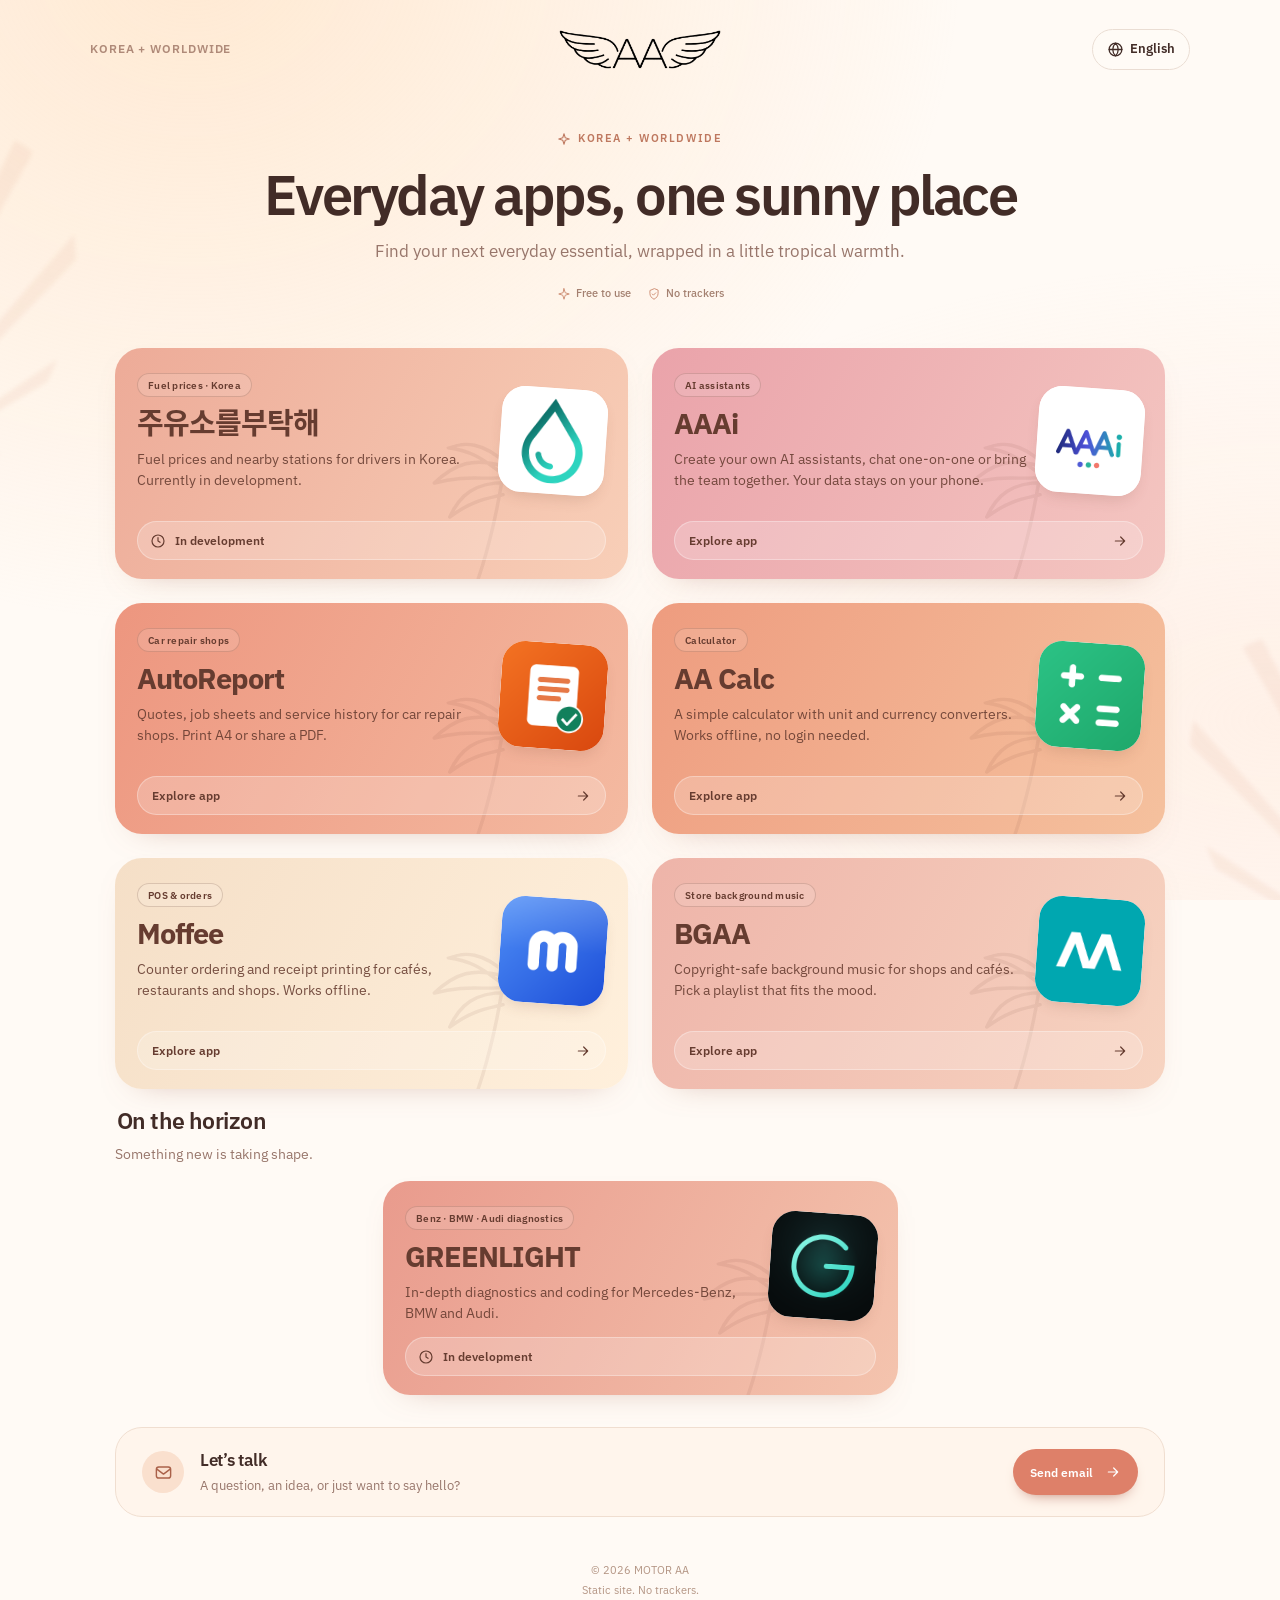
==== commit a858acd0: "Hub: follow device language, fallback English" ====
--- a/kr/index.html
+++ b/kr/index.html
@@ -108,6 +108,6 @@
 <script>window.HUB_REGION="kr";window.HUB_DEFAULT="ko";</script>
 <script src="/motion.js"></script>
 <script>window.HUB_STRINGS={"th":{"doc_title":"MOTOR AA — แอปทั้งหมดของเรา","region_world":"แอปสำหรับทั่วโลก","region_kr":"เกาหลี + ทั่วโลก","region_th":"ไทย + ทั่วโลก","h1":"แอปที่คุณชื่นชอบ อยู่ที่เดียว","sub":"เลือกแอปที่ใช่ แล้วเปิดหน้าแนะนำได้เลย","chips_free":"ใช้ฟรี","chips_noads":"","chips_notrack":"ไม่มีตัวติดตาม","apps_h":"แอปของเรา","local_h_kr":"สำหรับเกาหลี","local_h_th":"สำหรับประเทศไทย","open":"ดูรายละเอียด","soon_h":"กำลังเตรียมให้บริการ","soon_sub":"แอปใหม่กำลังอยู่ระหว่างการพัฒนา","soon_badge":"เร็ว ๆ นี้","dev_badge":"กำลังพัฒนา","contact_h":"มาคุยกัน","contact_p":"ข้อเสนอแนะหรือคำถาม ส่งอีเมลหาเราได้เลย","email_btn":"ส่งอีเมล","lang":"ภาษา","footer":"เว็บไซต์แบบสแตติก ไม่มีตัวติดตาม","home":"MOTOR AA หน้าแรก","cat_aaai":"ผู้ช่วย AI","cat_autoreport":"อู่ซ่อมรถ","cat_nammanthuk":"ราคาน้ำมันในประเทศไทย","cat_aacalc":"เครื่องคิดเลข","cat_moffee":"POS รับออเดอร์","cat_aafranchise":"แฟรนไชส์ไทย","cat_bgaa":"เพลงประกอบร้าน","cat_scanner":"Benz · BMW · Audi","cat_fuelkr":"주유소 가격 · 한국","d_aaai":"สร้างผู้ช่วย AI ของคุณ คุยแบบตัวต่อตัวหรือรวมทีมในห้องกลุ่ม ข้อมูลอยู่ในเครื่องคุณ","d_autoreport":"ใบเสนอราคา ใบสั่งงาน และประวัติซ่อมสำหรับอู่ พิมพ์ A4 หรือ PDF","d_aacalc":"เครื่องคิดเลข แปลงหน่วยและสกุลเงิน ใช้ออฟไลน์ได้โดยไม่ต้องล็อกอิน","d_moffee":"รับออเดอร์และพิมพ์ใบเสร็จสำหรับร้านกาแฟและร้านอาหาร ใช้ออฟไลน์ได้","d_bgaa":"เพลงประกอบร้านที่ปลอดภัยเรื่องลิขสิทธิ์ เลือกเพลย์ลิสต์ที่เข้ากับบรรยากาศร้าน","d_scanner":"วิเคราะห์เชิงลึกและโค้ดดิ้งสำหรับ Mercedes-Benz, BMW และ Audi","d_nammanthuk":"ดูราคาน้ำมัน ปั๊มใกล้คุณ และสถานะน้ำมันจากผู้ใช้ในประเทศไทย","d_aafranchise":"ค้นหาและเปรียบเทียบแฟรนไชส์ไทย ดูเงินลงทุนและระยะคืนทุน","d_fuelkr":"ข้อมูลราคาน้ำมันและปั๊มใกล้เคียงสำหรับผู้ขับขี่ในเกาหลี กำลังอยู่ระหว่างการพัฒนา"},"en":{"doc_title":"MOTOR AA — All our apps","region_world":"Worldwide apps","region_kr":"Korea + Worldwide","region_th":"Thailand + Worldwide","h1":"Everyday apps, one sunny place","sub":"Find your next everyday essential, wrapped in a little tropical warmth.","chips_free":"Free to use","chips_noads":"","chips_notrack":"No trackers","apps_h":"Our apps","local_h_kr":"Made for Korea","local_h_th":"Made for Thailand","open":"Explore app","soon_h":"On the horizon","soon_sub":"Something new is taking shape.","soon_badge":"Coming soon","dev_badge":"In development","contact_h":"Let’s talk","contact_p":"A question, an idea, or just want to say hello?","email_btn":"Send email","lang":"Language","footer":"Static site. No trackers.","home":"MOTOR AA home","cat_aaai":"AI assistants","cat_autoreport":"Car repair shops","cat_nammanthuk":"Fuel prices · Thailand","cat_aacalc":"Calculator","cat_moffee":"POS & orders","cat_aafranchise":"Thai franchises","cat_bgaa":"Store background music","cat_scanner":"Benz · BMW · Audi diagnostics","cat_fuelkr":"Fuel prices · Korea","d_aaai":"Create your own AI assistants, chat one-on-one or bring the team together. Your data stays on your phone.","d_autoreport":"Quotes, job sheets and service history for car repair shops. Print A4 or share a PDF.","d_aacalc":"A simple calculator with unit and currency converters. Works offline, no login needed.","d_moffee":"Counter ordering and receipt printing for cafés, restaurants and shops. Works offline.","d_bgaa":"Copyright-safe background music for shops and cafés. Pick a playlist that fits the mood.","d_scanner":"In-depth diagnostics and coding for Mercedes-Benz, BMW and Audi.","d_nammanthuk":"Fuel prices, nearby stations and driver-shared stock updates across Thailand.","d_aafranchise":"Discover and compare Thai franchises, from investment to payback period.","d_fuelkr":"Fuel prices and nearby stations for drivers in Korea. Currently in development."},"ko":{"doc_title":"MOTOR AA — 모든 앱","region_world":"전 세계 앱","region_kr":"한국 + 전 세계","region_th":"태국 + 전 세계","h1":"일상의 앱을 한곳에","sub":"필요한 앱을 고르고 소개 페이지를 만나 보세요.","chips_free":"무료 사용","chips_noads":"","chips_notrack":"추적 없음","apps_h":"앱 둘러보기","local_h_kr":"한국을 위한 앱","local_h_th":"태국을 위한 앱","open":"자세히 보기","soon_h":"곧 만나요","soon_sub":"새로운 앱을 준비하고 있어요.","soon_badge":"곧 공개","dev_badge":"개발 중","contact_h":"문의하기","contact_p":"앱에 대한 의견이나 질문을 보내 주세요.","email_btn":"메일 보내기","lang":"언어","footer":"정적 웹사이트예요. 추적 없음.","home":"MOTOR AA 홈","cat_aaai":"AI 비서","cat_autoreport":"정비소","cat_nammanthuk":"태국 주유소 가격","cat_aacalc":"계산기","cat_moffee":"POS·주문","cat_aafranchise":"태국 프랜차이즈","cat_bgaa":"매장 배경음악","cat_scanner":"벤츠·BMW·아우디 점검","cat_fuelkr":"주유소 가격 · 한국","d_aaai":"나만의 AI 비서를 만들고 1:1 또는 단체방에서 대화해요. 데이터는 내 폰에 저장돼요.","d_autoreport":"정비소를 위한 견적서·작업지시서·정비 이력. A4 인쇄와 PDF 공유를 지원해요.","d_aacalc":"단위 변환과 환율 변환을 지원하는 계산기. 오프라인에서도 로그인 없이 사용해요.","d_moffee":"카페·음식점·상점을 위한 주문·영수증 출력 앱. 오프라인에서도 사용할 수 있어요.","d_bgaa":"저작권 걱정 없는 매장 배경음악. 가게 분위기에 어울리는 플레이리스트를 골라 보세요.","d_scanner":"벤츠·BMW·아우디를 위한 정밀진단 및 코딩 앱.","d_nammanthuk":"태국의 유가, 가까운 주유소와 운전자가 공유하는 재고 정보를 확인해요.","d_aafranchise":"태국 프랜차이즈의 투자 비용과 투자 회수 기간을 비교해 보세요.","d_fuelkr":"한국 운전자를 위한 유가와 가까운 주유소 정보. 현재 개발 중이에요."},"zh":{"doc_title":"MOTOR AA — 我们的全部应用","region_world":"全球应用","region_kr":"韩国 + 全球","region_th":"泰国 + 全球","h1":"日常应用， 一站直达","sub":"选择所需应用，打开它的介绍页面。","chips_free":"免费使用","chips_noads":"","chips_notrack":"无追踪","apps_h":"我们的应用","local_h_kr":"韩国本地应用","local_h_th":"泰国本地应用","open":"查看详情","soon_h":"即将推出","soon_sub":"新应用正在准备中。","soon_badge":"即将推出","dev_badge":"开发中","contact_h":"联系我们","contact_p":"有任何意见或问题，欢迎发邮件给我们。","email_btn":"发送邮件","lang":"语言","footer":"纯静态网站，无追踪。","home":"MOTOR AA 首页","cat_aaai":"AI 助手","cat_autoreport":"汽修店","cat_nammanthuk":"泰国油价","cat_aacalc":"计算器","cat_moffee":"POS 点单","cat_aafranchise":"泰国加盟","cat_bgaa":"店铺背景音乐","cat_scanner":"奔驰·宝马·奥迪诊断","cat_fuelkr":"韩国油价 · 韩国","d_aaai":"创建你的专属 AI 助手，单独聊天或团队协作。数据保存在你的手机上。","d_autoreport":"汽修店报价单、工单与维修记录，支持 A4 打印和 PDF 分享。","d_aacalc":"简洁的计算器，带单位与汇率换算。可离线使用，无需登录。","d_moffee":"适用于咖啡馆、餐厅和商店的点单与小票打印。支持离线使用。","d_bgaa":"适用于商店和咖啡馆的版权安全背景音乐。","d_scanner":"专为奔驰、宝马和奥迪打造的深度诊断与编码应用。","d_nammanthuk":"查看泰国油价、附近加油站以及车主分享的油品库存。","d_aafranchise":"发现泰国加盟品牌，比较投资额与回本周期。","d_fuelkr":"为韩国司机提供油价和附近加油站信息，目前正在开发中。"},"hi":{"doc_title":"MOTOR AA — हमारे सभी ऐप","region_world":"दुनिया भर के ऐप","region_kr":"कोरिया + दुनिया भर","region_th":"थाईलैंड + दुनिया भर","h1":"आपके रोज़मर्रा के ऐप, एक ही जगह","sub":"अपना अगला ज़रूरी ऐप चुनें और उसका परिचय पेज खोलें।","chips_free":"मुफ़्त","chips_noads":"","chips_notrack":"कोई ट्रैकर नहीं","apps_h":"हमारे ऐप","local_h_kr":"कोरिया के लिए","local_h_th":"थाईलैंड के लिए","open":"ऐप देखें","soon_h":"जल्द आ रहा है","soon_sub":"कुछ नया तैयार हो रहा है।","soon_badge":"जल्द ही","dev_badge":"विकासाधीन","contact_h":"बात करें","contact_p":"कोई सवाल या सुझाव? हमें ईमेल करें।","email_btn":"ईमेल भेजें","lang":"भाषा","footer":"स्थिर साइट। कोई ट्रैकर नहीं।","home":"MOTOR AA होम","cat_aaai":"AI सहायक","cat_autoreport":"कार रिपेयर शॉप","cat_nammanthuk":"थाईलैंड में ईंधन के दाम","cat_aacalc":"कैलकुलेटर","cat_moffee":"POS ऑर्डर","cat_aafranchise":"थाई फ्रेंचाइज़","cat_bgaa":"स्टोर बैकग्राउंड संगीत","cat_scanner":"Benz · BMW · Audi जांच","cat_fuelkr":"कोरिया में ईंधन के दाम","d_aaai":"अपने AI सहायक बनाएँ और अकेले या टीम में बात करें। डेटा आपके फ़ोन में रहता है।","d_autoreport":"कार रिपेयर शॉप के लिए कोटेशन, जॉब शीट और सर्विस हिस्ट्री।","d_aacalc":"यूनिट और करेंसी कन्वर्टर वाला सरल कैलकुलेटर। ऑफ़लाइन काम करता है।","d_moffee":"कैफ़े और दुकानों के लिए ऑर्डर और रसीद प्रिंटिंग। ऑफ़लाइन चलता है।","d_bgaa":"दुकानों और कैफ़े के लिए कॉपीराइट-सुरक्षित बैकग्राउंड संगीत।","d_scanner":"Mercedes-Benz, BMW और Audi के लिए गहन डायग्नोस्टिक्स और कोडिंग।","d_nammanthuk":"थाईलैंड में ईंधन की कीमतें, पास के पंप और स्टॉक अपडेट।","d_aafranchise":"थाई फ्रेंचाइज़ खोजें और निवेश की तुलना करें।","d_fuelkr":"कोरिया के ड्राइवरों के लिए ईंधन की कीमतें और पास के पेट्रोल पंप। विकास में।"}};window.HUB_LANGS=["th", "en", "ko", "zh", "hi"];</script>
-<script src="/assets/hub.js?v=8"></script>
+<script src="/assets/hub.js?v=9"></script>
 </body>
 </html>
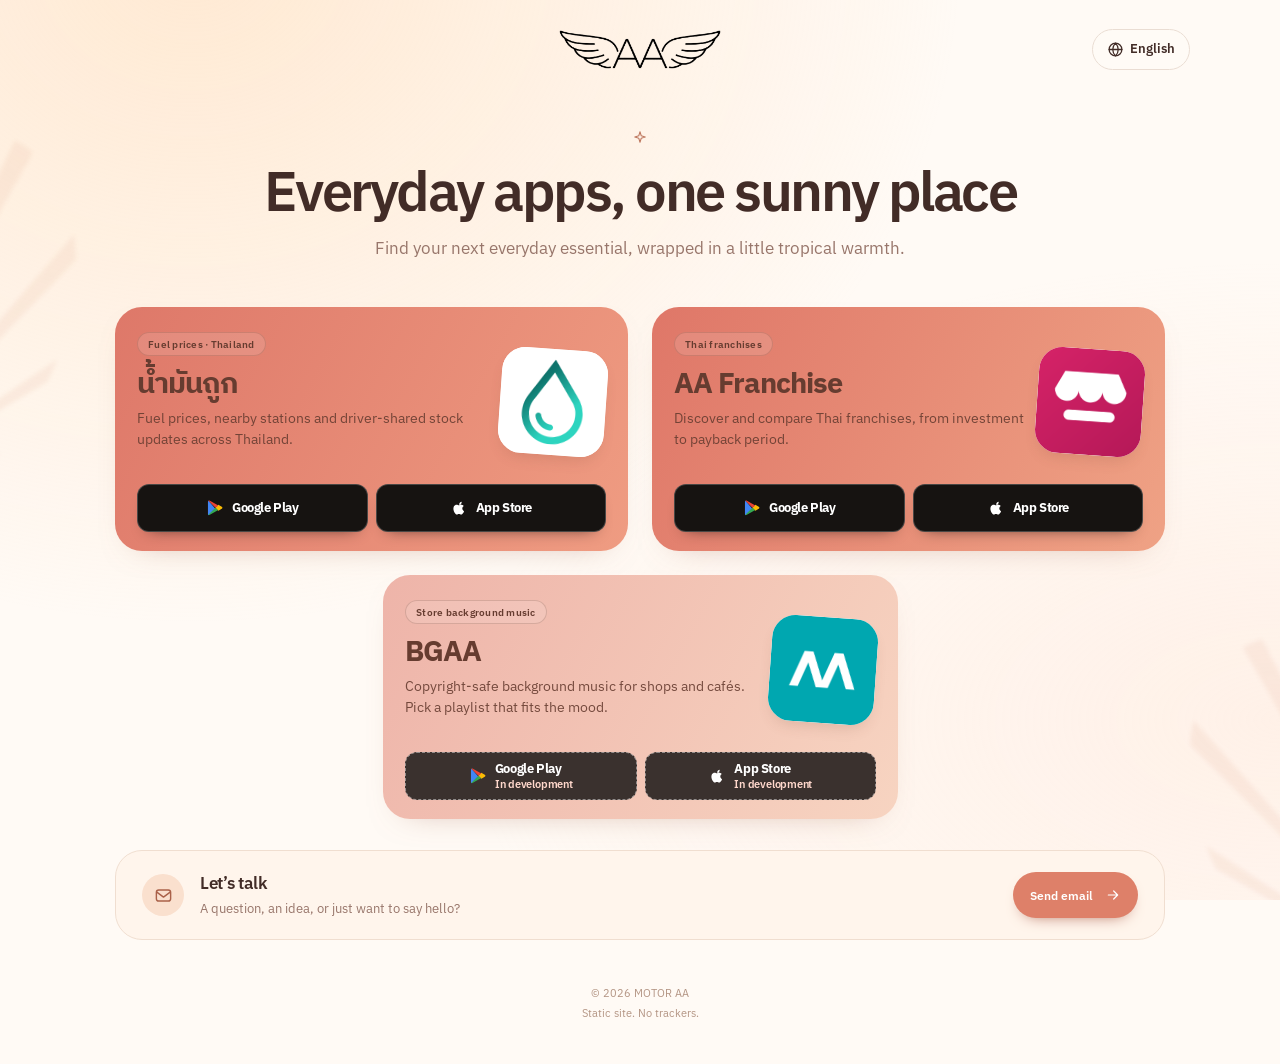
==== commit 946ab536: "Retire / and /kr/ hubs (redirect to /th/); drop region label text on /th/, keep star" ====
--- a/kr/index.html
+++ b/kr/index.html
@@ -1,113 +1,15 @@
 <!doctype html>
-<html lang="ko">
+<html lang="en">
 <head>
 <meta charset="utf-8">
-<meta name="viewport" content="width=device-width, initial-scale=1, viewport-fit=cover">
-<title>MOTOR AA — 모든 앱</title>
-<meta name="description" content="MOTOR AA — 한국 + 전 세계. Pick an app to open its introduction page.">
-<meta name="robots" content="index,follow">
-<meta name="theme-color" content="#fffaf5">
-<link rel="canonical" href="https://motoraathailand.github.io/kr/">
-<meta property="og:type" content="website">
-<meta property="og:site_name" content="MOTOR AA">
-<meta property="og:title" content="MOTOR AA — 모든 앱">
-<meta property="og:description" content="Everyday apps in one sunny place.">
-<meta property="og:url" content="https://motoraathailand.github.io/kr/">
-<meta property="og:image" content="https://motoraathailand.github.io/assets/og.jpg">
-<meta name="twitter:card" content="summary_large_image">
-<link rel="icon" href="/icons/favicon-32.png" type="image/png" sizes="32x32">
-<link rel="icon" href="/icons/favicon-192.png" type="image/png" sizes="192x192">
-<link rel="apple-touch-icon" href="/icons/apple-touch-icon.png">
-<link rel="stylesheet" href="/assets/fonts.css">
-<link rel="stylesheet" href="/motion.css">
-<link rel="stylesheet" href="/assets/hub.css?v=11">
+<meta name="viewport" content="width=device-width, initial-scale=1">
+<title>MOTOR AA</title>
+<meta name="robots" content="noindex,follow">
+<link rel="canonical" href="https://motoraathailand.github.io/th/">
+<script>location.replace("/th/" + location.search + location.hash);</script>
+<meta http-equiv="refresh" content="0;url=/th/">
 </head>
-<body data-region="kr">
-<div class="bg" aria-hidden="true"><i class="leaf leaf-one"></i><i class="leaf leaf-two"></i></div>
-<header class="bar">
- <span class="region" data-i18n="region_kr">한국 + 전 세계</span>
- <span class="brand"><picture><source media="(prefers-color-scheme: dark)" srcset="/icons/logo-mark-dark.png"><img src="/icons/logo-mark.png" alt="AA" width="180" height="45"></picture></span>
- <div class="langwrap">
-  <button class="lang-btn" id="langBtn" type="button" aria-haspopup="menu" aria-expanded="false" aria-controls="langMenu" aria-label="Language" data-press><svg class="ic " viewBox="0 0 24 24" aria-hidden="true"><circle cx="12" cy="12" r="9"/><path d="M3 12h18M12 3c2.6 2.7 3.9 5.7 3.9 9S14.6 18.3 12 21c-2.6-2.7-3.9-5.7-3.9-9S9.4 5.7 12 3z"/></svg><span id="langCur">한국어</span></button>
-  <ul class="lang-menu" id="langMenu" role="menu" hidden aria-label="Language"><li role="none"><button role="menuitemradio" aria-checked="false" lang="th" data-set-lang="th"><svg class="ic tick" viewBox="0 0 24 24" aria-hidden="true"><path d="m5 12.5 4.5 4.5L19 7.5"/></svg><span>ไทย</span></button></li>
-<li role="none"><button role="menuitemradio" aria-checked="false" lang="en" data-set-lang="en"><svg class="ic tick" viewBox="0 0 24 24" aria-hidden="true"><path d="m5 12.5 4.5 4.5L19 7.5"/></svg><span>English</span></button></li>
-<li role="none"><button role="menuitemradio" aria-checked="false" lang="ko" data-set-lang="ko"><svg class="ic tick" viewBox="0 0 24 24" aria-hidden="true"><path d="m5 12.5 4.5 4.5L19 7.5"/></svg><span>한국어</span></button></li>
-<li role="none"><button role="menuitemradio" aria-checked="false" lang="zh-Hans" data-set-lang="zh"><svg class="ic tick" viewBox="0 0 24 24" aria-hidden="true"><path d="m5 12.5 4.5 4.5L19 7.5"/></svg><span>中文</span></button></li>
-<li role="none"><button role="menuitemradio" aria-checked="false" lang="hi" data-set-lang="hi"><svg class="ic tick" viewBox="0 0 24 24" aria-hidden="true"><path d="m5 12.5 4.5 4.5L19 7.5"/></svg><span>हिन्दी</span></button></li></ul>
- </div>
-</header>
-<main data-lang-root>
- <section class="hero">
-  <span class="eyebrow m-stagger" style="--i:0"><svg class="ic " viewBox="0 0 24 24" aria-hidden="true"><path d="m12 3 2.1 6.9L21 12l-6.9 2.1L12 21l-2.1-6.9L3 12l6.9-2.1z"/></svg><span data-i18n="region_kr">한국 + 전 세계</span></span>
-  <h1 class="m-stagger" style="--i:1" data-i18n="h1">일상의 앱을 한곳에</h1>
-  <p class="sub m-stagger" style="--i:2" data-i18n="sub">필요한 앱을 고르고 소개 페이지를 만나 보세요.</p>
-  <ul class="chips m-stagger" style="--i:3"><li><svg class="ic " viewBox="0 0 24 24" aria-hidden="true"><path d="m12 3 2.1 6.9L21 12l-6.9 2.1L12 21l-2.1-6.9L3 12l6.9-2.1z"/></svg><span data-i18n="chips_free">무료 사용</span></li><li><svg class="ic " viewBox="0 0 24 24" aria-hidden="true"><path d="M12 3 5 6v5c0 4.5 3 8 7 10 4-2 7-5.5 7-10V6z"/><path d="m9 12 2 2 4-4"/></svg><span data-i18n="chips_notrack">추적 없음</span></li></ul>
- </section>
- <section class="apps-block">
-  <ul class="app-grid"><li class="m-stagger" style="--card-start:#edab98;--card-end:#f8cfb8;--card-ink:#663c30;--i:2">
-<div class="card soon" data-app="fuelkr" aria-disabled="true"><svg class="palm" viewBox="0 0 120 120" aria-hidden="true"><path d="M13 115C34 88 51 58 67 22M65 25C46 13 32 13 13 23c23 0 36 8 50 10M67 23C55 4 43 0 30 1c18 8 23 17 32 28M69 25C78 5 88 1 104 2c-18 10-23 18-30 28M69 28c19-9 33-7 47 3-21-2-32 3-43 4M63 37C42 31 29 36 17 50c21-8 32-5 42-5"/></svg><span class="app-copy">
-  <span class="cat" data-i18n="cat_fuelkr">주유소 가격 · 한국</span>
-  <span class="app-name">주유소를부탁해</span>
-  <span class="desc" data-i18n="d_fuelkr">한국 운전자를 위한 유가와 가까운 주유소 정보. 현재 개발 중이에요.</span>
-</span><span class="app-ic"><img src="/icons/fuelkr.png?v=2" alt="" width="96" height="96" decoding="async"></span><span class="cta status"><svg class="ic " viewBox="0 0 24 24" aria-hidden="true"><circle cx="12" cy="12" r="9"/><path d="M12 7v5l3 2"/></svg><span data-i18n="dev_badge">개발 중</span></span></div>
-</li>
-<li class="m-stagger" style="--card-start:#eaa3aa;--card-end:#f4c6c1;--card-ink:#66353e;--i:3">
-<a class="card" href="https://aaai-iji8.onrender.com/about" data-app="aaai" data-press data-ripple><svg class="palm" viewBox="0 0 120 120" aria-hidden="true"><path d="M13 115C34 88 51 58 67 22M65 25C46 13 32 13 13 23c23 0 36 8 50 10M67 23C55 4 43 0 30 1c18 8 23 17 32 28M69 25C78 5 88 1 104 2c-18 10-23 18-30 28M69 28c19-9 33-7 47 3-21-2-32 3-43 4M63 37C42 31 29 36 17 50c21-8 32-5 42-5"/></svg><span class="app-copy">
-  <span class="cat" data-i18n="cat_aaai">AI 비서</span>
-  <span class="app-name">AAAi</span>
-  <span class="desc" data-i18n="d_aaai">나만의 AI 비서를 만들고 1:1 또는 단체방에서 대화해요. 데이터는 내 폰에 저장돼요.</span>
-</span><span class="app-ic"><img src="/icons/aaai.png?v=2" alt="" width="96" height="96" decoding="async"></span><span class="cta"><span data-i18n="open">자세히 보기</span><svg class="ic " viewBox="0 0 24 24" aria-hidden="true"><path d="M5 12h14M13 6l6 6-6 6"/></svg></span></a>
-</li>
-<li class="m-stagger" style="--card-start:#ed967f;--card-end:#f4baa1;--card-ink:#703b31;--i:4">
-<a class="card" href="https://motoraathailand.github.io/autoreport-site/" data-app="autoreport" data-press data-ripple><svg class="palm" viewBox="0 0 120 120" aria-hidden="true"><path d="M13 115C34 88 51 58 67 22M65 25C46 13 32 13 13 23c23 0 36 8 50 10M67 23C55 4 43 0 30 1c18 8 23 17 32 28M69 25C78 5 88 1 104 2c-18 10-23 18-30 28M69 28c19-9 33-7 47 3-21-2-32 3-43 4M63 37C42 31 29 36 17 50c21-8 32-5 42-5"/></svg><span class="app-copy">
-  <span class="cat" data-i18n="cat_autoreport">정비소</span>
-  <span class="app-name">AutoReport</span>
-  <span class="desc" data-i18n="d_autoreport">정비소를 위한 견적서·작업지시서·정비 이력. A4 인쇄와 PDF 공유를 지원해요.</span>
-</span><span class="app-ic"><img src="/icons/autoreport.png?v=2" alt="" width="96" height="96" decoding="async"></span><span class="cta"><span data-i18n="open">자세히 보기</span><svg class="ic " viewBox="0 0 24 24" aria-hidden="true"><path d="M5 12h14M13 6l6 6-6 6"/></svg></span></a>
-</li>
-<li class="m-stagger" style="--card-start:#ee9c7f;--card-end:#f5c19e;--card-ink:#6c3b29;--i:5">
-<a class="card" href="https://motoraathailand.github.io/aacalc-site/" data-app="aacalc" data-press data-ripple><svg class="palm" viewBox="0 0 120 120" aria-hidden="true"><path d="M13 115C34 88 51 58 67 22M65 25C46 13 32 13 13 23c23 0 36 8 50 10M67 23C55 4 43 0 30 1c18 8 23 17 32 28M69 25C78 5 88 1 104 2c-18 10-23 18-30 28M69 28c19-9 33-7 47 3-21-2-32 3-43 4M63 37C42 31 29 36 17 50c21-8 32-5 42-5"/></svg><span class="app-copy">
-  <span class="cat" data-i18n="cat_aacalc">계산기</span>
-  <span class="app-name">AA Calc</span>
-  <span class="desc" data-i18n="d_aacalc">단위 변환과 환율 변환을 지원하는 계산기. 오프라인에서도 로그인 없이 사용해요.</span>
-</span><span class="app-ic"><img src="/icons/aacalc.png?v=2" alt="" width="96" height="96" decoding="async"></span><span class="cta"><span data-i18n="open">자세히 보기</span><svg class="ic " viewBox="0 0 24 24" aria-hidden="true"><path d="M5 12h14M13 6l6 6-6 6"/></svg></span></a>
-</li>
-<li class="m-stagger" style="--card-start:#f5dfc7;--card-end:#fff0dc;--card-ink:#704735;--i:6">
-<a class="card" href="https://motoraathailand.github.io/moffee-site/" data-app="moffee" data-press data-ripple><svg class="palm" viewBox="0 0 120 120" aria-hidden="true"><path d="M13 115C34 88 51 58 67 22M65 25C46 13 32 13 13 23c23 0 36 8 50 10M67 23C55 4 43 0 30 1c18 8 23 17 32 28M69 25C78 5 88 1 104 2c-18 10-23 18-30 28M69 28c19-9 33-7 47 3-21-2-32 3-43 4M63 37C42 31 29 36 17 50c21-8 32-5 42-5"/></svg><span class="app-copy">
-  <span class="cat" data-i18n="cat_moffee">POS·주문</span>
-  <span class="app-name">Moffee</span>
-  <span class="desc" data-i18n="d_moffee">카페·음식점·상점을 위한 주문·영수증 출력 앱. 오프라인에서도 사용할 수 있어요.</span>
-</span><span class="app-ic"><img src="/icons/moffee.png?v=2" alt="" width="96" height="96" decoding="async"></span><span class="cta"><span data-i18n="open">자세히 보기</span><svg class="ic " viewBox="0 0 24 24" aria-hidden="true"><path d="M5 12h14M13 6l6 6-6 6"/></svg></span></a>
-</li>
-<li class="m-stagger" style="--card-start:#eeb4a9;--card-end:#f7d4c1;--card-ink:#6c3c35;--i:7">
-<a class="card" href="https://motoraathailand.github.io/bgaa-site/" data-app="bgaa" data-press data-ripple><svg class="palm" viewBox="0 0 120 120" aria-hidden="true"><path d="M13 115C34 88 51 58 67 22M65 25C46 13 32 13 13 23c23 0 36 8 50 10M67 23C55 4 43 0 30 1c18 8 23 17 32 28M69 25C78 5 88 1 104 2c-18 10-23 18-30 28M69 28c19-9 33-7 47 3-21-2-32 3-43 4M63 37C42 31 29 36 17 50c21-8 32-5 42-5"/></svg><span class="app-copy">
-  <span class="cat" data-i18n="cat_bgaa">매장 배경음악</span>
-  <span class="app-name">BGAA</span>
-  <span class="desc" data-i18n="d_bgaa">저작권 걱정 없는 매장 배경음악. 가게 분위기에 어울리는 플레이리스트를 골라 보세요.</span>
-</span><span class="app-ic"><img src="/icons/bgaa.png?v=2" alt="" width="96" height="96" decoding="async"></span><span class="cta"><span data-i18n="open">자세히 보기</span><svg class="ic " viewBox="0 0 24 24" aria-hidden="true"><path d="M5 12h14M13 6l6 6-6 6"/></svg></span></a>
-</li></ul>
- </section>
- <section class="soon-section" aria-labelledby="soonH">
-<h2 id="soonH" class="section-title" data-i18n="soon_h">곧 만나요</h2>
-<p class="section-sub" data-i18n="soon_sub">새로운 앱을 준비하고 있어요.</p>
-<ul class="app-grid"><li class="m-stagger" style="--card-start:#e99b8d;--card-end:#f4c4ae;--card-ink:#693a30;--i:8">
-<div class="card soon" data-app="scanner" aria-disabled="true"><svg class="palm" viewBox="0 0 120 120" aria-hidden="true"><path d="M13 115C34 88 51 58 67 22M65 25C46 13 32 13 13 23c23 0 36 8 50 10M67 23C55 4 43 0 30 1c18 8 23 17 32 28M69 25C78 5 88 1 104 2c-18 10-23 18-30 28M69 28c19-9 33-7 47 3-21-2-32 3-43 4M63 37C42 31 29 36 17 50c21-8 32-5 42-5"/></svg><span class="app-copy">
-  <span class="cat" data-i18n="cat_scanner">벤츠·BMW·아우디 점검</span>
-  <span class="app-name">GREENLIGHT</span>
-  <span class="desc" data-i18n="d_scanner">벤츠·BMW·아우디를 위한 정밀진단 및 코딩 앱.</span>
-</span><span class="app-ic"><img src="/icons/greenlight.png?v=2" alt="" width="96" height="96" decoding="async"></span><span class="cta status"><svg class="ic " viewBox="0 0 24 24" aria-hidden="true"><circle cx="12" cy="12" r="9"/><path d="M12 7v5l3 2"/></svg><span data-i18n="dev_badge">개발 중</span></span></div>
-</li></ul>
-</section>
- <section class="contact m-stagger" style="--i:6">
-  <span class="contact-icon"><svg class="ic " viewBox="0 0 24 24" aria-hidden="true"><rect x="3" y="5" width="18" height="14" rx="3"/><path d="m4 8 8 6 8-6"/></svg></span>
-  <div><h2 data-i18n="contact_h">문의하기</h2><p data-i18n="contact_p">앱에 대한 의견이나 질문을 보내 주세요.</p></div>
-  <a class="btn" href="mailto:motoraathailand@gmail.com" aria-label="motoraathailand@gmail.com" data-press data-ripple><span data-i18n="email_btn">메일 보내기</span><svg class="ic " viewBox="0 0 24 24" aria-hidden="true"><path d="M5 12h14M13 6l6 6-6 6"/></svg></a>
- </section>
-</main>
-<footer class="foot"><span>© 2026 MOTOR AA</span><span data-i18n="footer">정적 웹사이트예요. 추적 없음.</span></footer>
-<script>window.HUB_REGION="kr";window.HUB_DEFAULT="ko";</script>
-<script src="/motion.js"></script>
-<script>window.HUB_STRINGS={"th":{"doc_title":"MOTOR AA — แอปทั้งหมดของเรา","region_world":"แอปสำหรับทั่วโลก","region_kr":"เกาหลี + ทั่วโลก","region_th":"ไทย + ทั่วโลก","h1":"แอปที่คุณชื่นชอบ อยู่ที่เดียว","sub":"เลือกแอปที่ใช่ แล้วเปิดหน้าแนะนำได้เลย","chips_free":"ใช้ฟรี","chips_noads":"","chips_notrack":"ไม่มีตัวติดตาม","apps_h":"แอปของเรา","local_h_kr":"สำหรับเกาหลี","local_h_th":"สำหรับประเทศไทย","open":"ดูรายละเอียด","soon_h":"กำลังเตรียมให้บริการ","soon_sub":"แอปใหม่กำลังอยู่ระหว่างการพัฒนา","soon_badge":"เร็ว ๆ นี้","dev_badge":"กำลังพัฒนา","contact_h":"มาคุยกัน","contact_p":"ข้อเสนอแนะหรือคำถาม ส่งอีเมลหาเราได้เลย","email_btn":"ส่งอีเมล","lang":"ภาษา","footer":"เว็บไซต์แบบสแตติก ไม่มีตัวติดตาม","home":"MOTOR AA หน้าแรก","cat_aaai":"ผู้ช่วย AI","cat_autoreport":"อู่ซ่อมรถ","cat_nammanthuk":"ราคาน้ำมันในประเทศไทย","cat_aacalc":"เครื่องคิดเลข","cat_moffee":"POS รับออเดอร์","cat_aafranchise":"แฟรนไชส์ไทย","cat_bgaa":"เพลงประกอบร้าน","cat_scanner":"Benz · BMW · Audi","cat_fuelkr":"주유소 가격 · 한국","d_aaai":"สร้างผู้ช่วย AI ของคุณ คุยแบบตัวต่อตัวหรือรวมทีมในห้องกลุ่ม ข้อมูลอยู่ในเครื่องคุณ","d_autoreport":"ใบเสนอราคา ใบสั่งงาน และประวัติซ่อมสำหรับอู่ พิมพ์ A4 หรือ PDF","d_aacalc":"เครื่องคิดเลข แปลงหน่วยและสกุลเงิน ใช้ออฟไลน์ได้โดยไม่ต้องล็อกอิน","d_moffee":"รับออเดอร์และพิมพ์ใบเสร็จสำหรับร้านกาแฟและร้านอาหาร ใช้ออฟไลน์ได้","d_bgaa":"เพลงประกอบร้านที่ปลอดภัยเรื่องลิขสิทธิ์ เลือกเพลย์ลิสต์ที่เข้ากับบรรยากาศร้าน","d_scanner":"วิเคราะห์เชิงลึกและโค้ดดิ้งสำหรับ Mercedes-Benz, BMW และ Audi","d_nammanthuk":"ดูราคาน้ำมัน ปั๊มใกล้คุณ และสถานะน้ำมันจากผู้ใช้ในประเทศไทย","d_aafranchise":"ค้นหาและเปรียบเทียบแฟรนไชส์ไทย ดูเงินลงทุนและระยะคืนทุน","d_fuelkr":"ข้อมูลราคาน้ำมันและปั๊มใกล้เคียงสำหรับผู้ขับขี่ในเกาหลี กำลังอยู่ระหว่างการพัฒนา"},"en":{"doc_title":"MOTOR AA — All our apps","region_world":"Worldwide apps","region_kr":"Korea + Worldwide","region_th":"Thailand + Worldwide","h1":"Everyday apps, one sunny place","sub":"Find your next everyday essential, wrapped in a little tropical warmth.","chips_free":"Free to use","chips_noads":"","chips_notrack":"No trackers","apps_h":"Our apps","local_h_kr":"Made for Korea","local_h_th":"Made for Thailand","open":"Explore app","soon_h":"On the horizon","soon_sub":"Something new is taking shape.","soon_badge":"Coming soon","dev_badge":"In development","contact_h":"Let’s talk","contact_p":"A question, an idea, or just want to say hello?","email_btn":"Send email","lang":"Language","footer":"Static site. No trackers.","home":"MOTOR AA home","cat_aaai":"AI assistants","cat_autoreport":"Car repair shops","cat_nammanthuk":"Fuel prices · Thailand","cat_aacalc":"Calculator","cat_moffee":"POS & orders","cat_aafranchise":"Thai franchises","cat_bgaa":"Store background music","cat_scanner":"Benz · BMW · Audi diagnostics","cat_fuelkr":"Fuel prices · Korea","d_aaai":"Create your own AI assistants, chat one-on-one or bring the team together. Your data stays on your phone.","d_autoreport":"Quotes, job sheets and service history for car repair shops. Print A4 or share a PDF.","d_aacalc":"A simple calculator with unit and currency converters. Works offline, no login needed.","d_moffee":"Counter ordering and receipt printing for cafés, restaurants and shops. Works offline.","d_bgaa":"Copyright-safe background music for shops and cafés. Pick a playlist that fits the mood.","d_scanner":"In-depth diagnostics and coding for Mercedes-Benz, BMW and Audi.","d_nammanthuk":"Fuel prices, nearby stations and driver-shared stock updates across Thailand.","d_aafranchise":"Discover and compare Thai franchises, from investment to payback period.","d_fuelkr":"Fuel prices and nearby stations for drivers in Korea. Currently in development."},"ko":{"doc_title":"MOTOR AA — 모든 앱","region_world":"전 세계 앱","region_kr":"한국 + 전 세계","region_th":"태국 + 전 세계","h1":"일상의 앱을 한곳에","sub":"필요한 앱을 고르고 소개 페이지를 만나 보세요.","chips_free":"무료 사용","chips_noads":"","chips_notrack":"추적 없음","apps_h":"앱 둘러보기","local_h_kr":"한국을 위한 앱","local_h_th":"태국을 위한 앱","open":"자세히 보기","soon_h":"곧 만나요","soon_sub":"새로운 앱을 준비하고 있어요.","soon_badge":"곧 공개","dev_badge":"개발 중","contact_h":"문의하기","contact_p":"앱에 대한 의견이나 질문을 보내 주세요.","email_btn":"메일 보내기","lang":"언어","footer":"정적 웹사이트예요. 추적 없음.","home":"MOTOR AA 홈","cat_aaai":"AI 비서","cat_autoreport":"정비소","cat_nammanthuk":"태국 주유소 가격","cat_aacalc":"계산기","cat_moffee":"POS·주문","cat_aafranchise":"태국 프랜차이즈","cat_bgaa":"매장 배경음악","cat_scanner":"벤츠·BMW·아우디 점검","cat_fuelkr":"주유소 가격 · 한국","d_aaai":"나만의 AI 비서를 만들고 1:1 또는 단체방에서 대화해요. 데이터는 내 폰에 저장돼요.","d_autoreport":"정비소를 위한 견적서·작업지시서·정비 이력. A4 인쇄와 PDF 공유를 지원해요.","d_aacalc":"단위 변환과 환율 변환을 지원하는 계산기. 오프라인에서도 로그인 없이 사용해요.","d_moffee":"카페·음식점·상점을 위한 주문·영수증 출력 앱. 오프라인에서도 사용할 수 있어요.","d_bgaa":"저작권 걱정 없는 매장 배경음악. 가게 분위기에 어울리는 플레이리스트를 골라 보세요.","d_scanner":"벤츠·BMW·아우디를 위한 정밀진단 및 코딩 앱.","d_nammanthuk":"태국의 유가, 가까운 주유소와 운전자가 공유하는 재고 정보를 확인해요.","d_aafranchise":"태국 프랜차이즈의 투자 비용과 투자 회수 기간을 비교해 보세요.","d_fuelkr":"한국 운전자를 위한 유가와 가까운 주유소 정보. 현재 개발 중이에요."},"zh":{"doc_title":"MOTOR AA — 我们的全部应用","region_world":"全球应用","region_kr":"韩国 + 全球","region_th":"泰国 + 全球","h1":"日常应用， 一站直达","sub":"选择所需应用，打开它的介绍页面。","chips_free":"免费使用","chips_noads":"","chips_notrack":"无追踪","apps_h":"我们的应用","local_h_kr":"韩国本地应用","local_h_th":"泰国本地应用","open":"查看详情","soon_h":"即将推出","soon_sub":"新应用正在准备中。","soon_badge":"即将推出","dev_badge":"开发中","contact_h":"联系我们","contact_p":"有任何意见或问题，欢迎发邮件给我们。","email_btn":"发送邮件","lang":"语言","footer":"纯静态网站，无追踪。","home":"MOTOR AA 首页","cat_aaai":"AI 助手","cat_autoreport":"汽修店","cat_nammanthuk":"泰国油价","cat_aacalc":"计算器","cat_moffee":"POS 点单","cat_aafranchise":"泰国加盟","cat_bgaa":"店铺背景音乐","cat_scanner":"奔驰·宝马·奥迪诊断","cat_fuelkr":"韩国油价 · 韩国","d_aaai":"创建你的专属 AI 助手，单独聊天或团队协作。数据保存在你的手机上。","d_autoreport":"汽修店报价单、工单与维修记录，支持 A4 打印和 PDF 分享。","d_aacalc":"简洁的计算器，带单位与汇率换算。可离线使用，无需登录。","d_moffee":"适用于咖啡馆、餐厅和商店的点单与小票打印。支持离线使用。","d_bgaa":"适用于商店和咖啡馆的版权安全背景音乐。","d_scanner":"专为奔驰、宝马和奥迪打造的深度诊断与编码应用。","d_nammanthuk":"查看泰国油价、附近加油站以及车主分享的油品库存。","d_aafranchise":"发现泰国加盟品牌，比较投资额与回本周期。","d_fuelkr":"为韩国司机提供油价和附近加油站信息，目前正在开发中。"},"hi":{"doc_title":"MOTOR AA — हमारे सभी ऐप","region_world":"दुनिया भर के ऐप","region_kr":"कोरिया + दुनिया भर","region_th":"थाईलैंड + दुनिया भर","h1":"आपके रोज़मर्रा के ऐप, एक ही जगह","sub":"अपना अगला ज़रूरी ऐप चुनें और उसका परिचय पेज खोलें।","chips_free":"मुफ़्त","chips_noads":"","chips_notrack":"कोई ट्रैकर नहीं","apps_h":"हमारे ऐप","local_h_kr":"कोरिया के लिए","local_h_th":"थाईलैंड के लिए","open":"ऐप देखें","soon_h":"जल्द आ रहा है","soon_sub":"कुछ नया तैयार हो रहा है।","soon_badge":"जल्द ही","dev_badge":"विकासाधीन","contact_h":"बात करें","contact_p":"कोई सवाल या सुझाव? हमें ईमेल करें।","email_btn":"ईमेल भेजें","lang":"भाषा","footer":"स्थिर साइट। कोई ट्रैकर नहीं।","home":"MOTOR AA होम","cat_aaai":"AI सहायक","cat_autoreport":"कार रिपेयर शॉप","cat_nammanthuk":"थाईलैंड में ईंधन के दाम","cat_aacalc":"कैलकुलेटर","cat_moffee":"POS ऑर्डर","cat_aafranchise":"थाई फ्रेंचाइज़","cat_bgaa":"स्टोर बैकग्राउंड संगीत","cat_scanner":"Benz · BMW · Audi जांच","cat_fuelkr":"कोरिया में ईंधन के दाम","d_aaai":"अपने AI सहायक बनाएँ और अकेले या टीम में बात करें। डेटा आपके फ़ोन में रहता है।","d_autoreport":"कार रिपेयर शॉप के लिए कोटेशन, जॉब शीट और सर्विस हिस्ट्री।","d_aacalc":"यूनिट और करेंसी कन्वर्टर वाला सरल कैलकुलेटर। ऑफ़लाइन काम करता है।","d_moffee":"कैफ़े और दुकानों के लिए ऑर्डर और रसीद प्रिंटिंग। ऑफ़लाइन चलता है।","d_bgaa":"दुकानों और कैफ़े के लिए कॉपीराइट-सुरक्षित बैकग्राउंड संगीत।","d_scanner":"Mercedes-Benz, BMW और Audi के लिए गहन डायग्नोस्टिक्स और कोडिंग।","d_nammanthuk":"थाईलैंड में ईंधन की कीमतें, पास के पंप और स्टॉक अपडेट।","d_aafranchise":"थाई फ्रेंचाइज़ खोजें और निवेश की तुलना करें।","d_fuelkr":"कोरिया के ड्राइवरों के लिए ईंधन की कीमतें और पास के पेट्रोल पंप। विकास में।"}};window.HUB_LANGS=["th", "en", "ko", "zh", "hi"];</script>
-<script src="/assets/hub.js?v=9"></script>
+<body>
+<p><a href="/th/">MOTOR AA</a></p>
 </body>
 </html>
